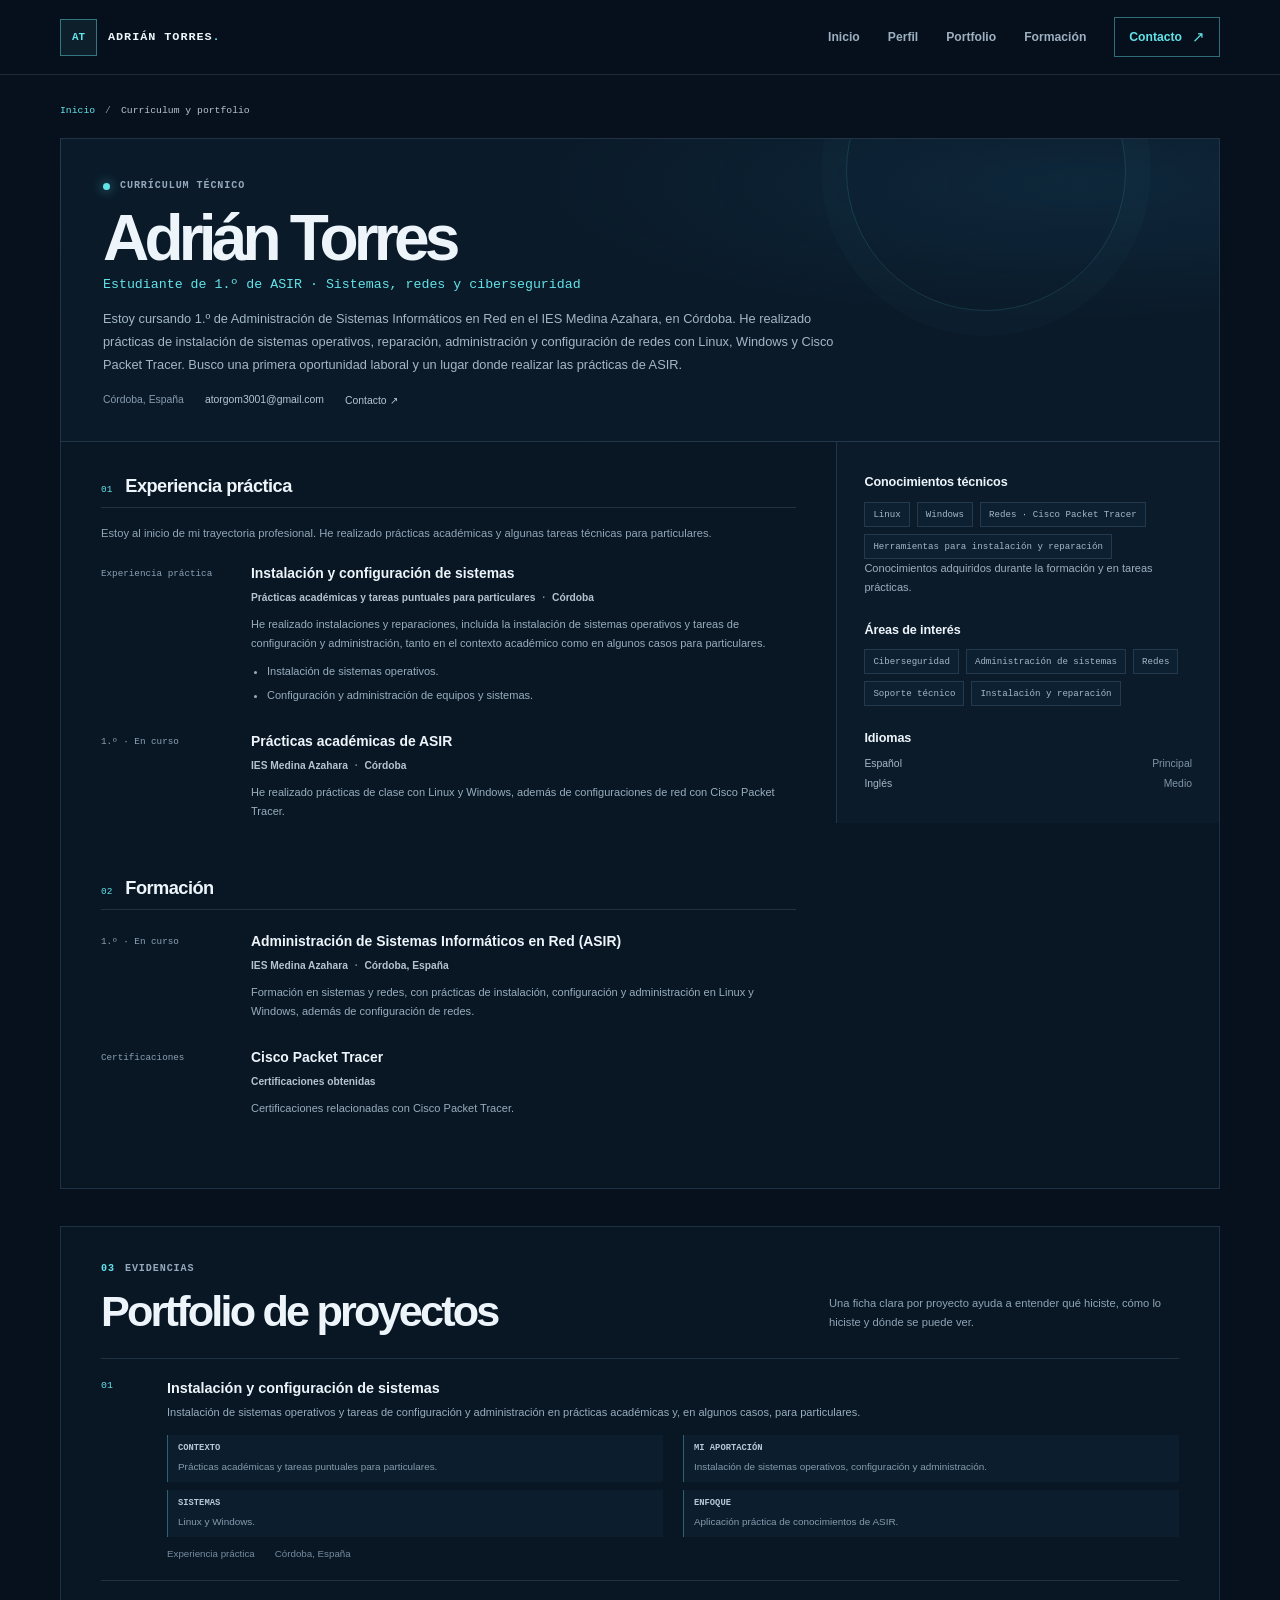
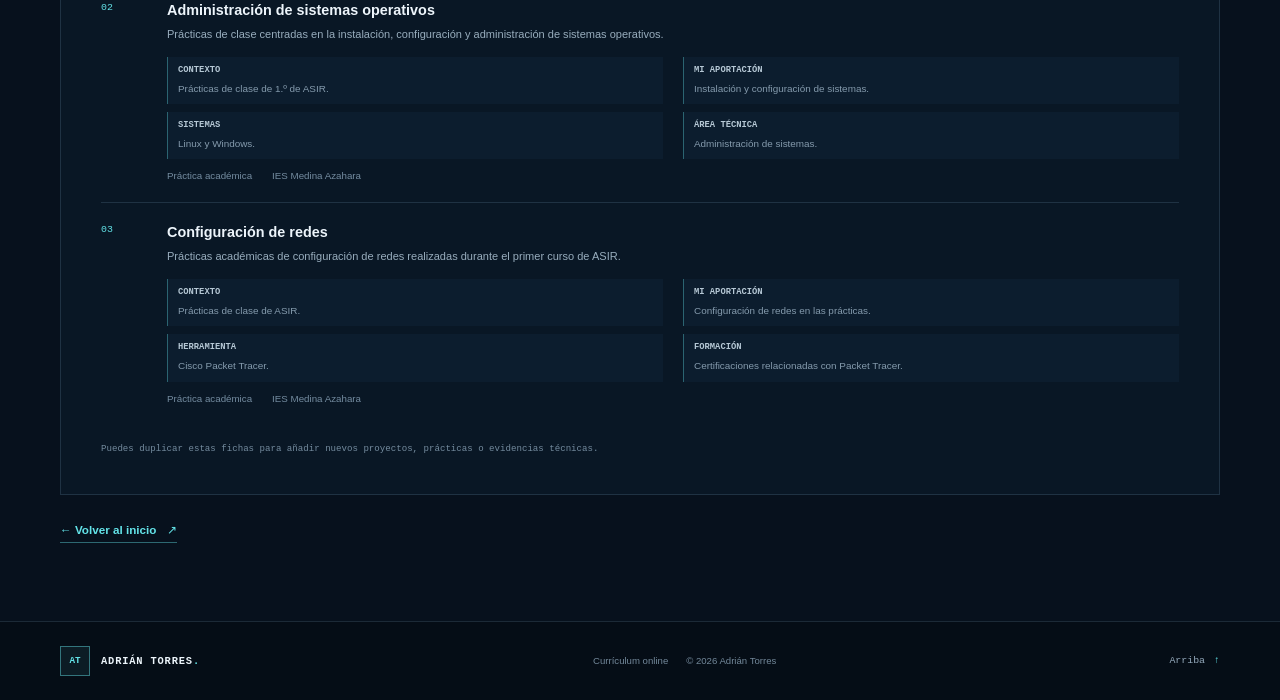
==== curriculum.html @ bc34d77e "Add files via upload" ====
<!doctype html>
<html lang="es">
  <head>
    <meta charset="utf-8">
    <meta name="viewport" content="width=device-width, initial-scale=1">
    <meta name="theme-color" content="#07111d">
    <meta name="description" content="Currículum y portfolio técnico de Adrián Torres, estudiante de ASIR interesado en ciberseguridad.">
    <meta property="og:type" content="website">
    <meta property="og:title" content="Adrián Torres — Currículum y proyectos">
    <meta property="og:description" content="Formación, conocimientos y proyectos técnicos de Adrián Torres.">
    <title>Adrián Torres — Currículum y proyectos</title>
    <link rel="icon" href="assets/favicon.svg" type="image/svg+xml">
    <link rel="stylesheet" href="css/styles.css">
    <script src="js/main.js" defer></script>
  </head>

  <body class="cv-page">
    <a class="skip-link" href="#contenido">Saltar al contenido</a>

    <header class="site-header" id="inicio">
      <div class="container nav-shell">
        <a class="brand" href="index.html" aria-label="Adrián Torres, volver al inicio">
          <span class="brand-mark" aria-hidden="true">AT</span>
          <span class="brand-name">ADRIÁN TORRES<span class="brand-period">.</span></span>
        </a>
        <button class="menu-toggle" type="button" aria-expanded="false" aria-controls="primary-navigation">
          <span class="menu-toggle-label">Menú</span>
          <span class="menu-icon" aria-hidden="true"><span></span><span></span></span>
        </button>
        <nav class="nav-links" id="primary-navigation" aria-label="Navegación principal">
          <a href="index.html">Inicio</a>
          <a href="index.html#perfil">Perfil</a>
          <a href="#portfolio">Portfolio</a>
          <a href="#formacion">Formación</a>
          <a href="index.html#contacto" class="nav-cta">Contacto <span aria-hidden="true">↗</span></a>
        </nav>
      </div>
    </header>

    <main id="contenido" class="cv-main">
      <div class="container">
        <nav class="breadcrumbs" aria-label="Ruta de navegación">
          <a href="index.html">Inicio</a><span aria-hidden="true">/</span><span aria-current="page">Currículum y portfolio</span>
        </nav>

        <header class="cv-heading">
          <p class="eyebrow"><span class="status-dot" aria-hidden="true"></span> CURRÍCULUM TÉCNICO</p>
          <h1>Adrián Torres</h1>
          <p class="cv-role">Estudiante de 1.º de ASIR <span aria-hidden="true">·</span> Sistemas, redes y ciberseguridad</p>
          <p class="cv-summary">
            Estoy cursando 1.º de Administración de Sistemas Informáticos en Red en el IES Medina Azahara, en Córdoba.
            He realizado prácticas de instalación de sistemas operativos, reparación, administración y configuración de redes con Linux,
            Windows y Cisco Packet Tracer. Busco una primera oportunidad laboral y un lugar donde realizar las prácticas de ASIR.
          </p>
          <div class="cv-contact-row">
            <span>Córdoba, España</span>
            <a href="mailto:atorgom3001@gmail.com">atorgom3001@gmail.com</a>
            <a href="index.html#contacto">Contacto <span aria-hidden="true">↗</span></a>
          </div>
        </header>

        <div class="cv-layout">
          <div class="cv-primary-column">
            <section class="cv-section" aria-labelledby="cv-experience-title">
              <div class="cv-section-heading"><span class="cv-section-number">01</span><h2 id="cv-experience-title">Experiencia práctica</h2></div>
              <p class="cv-section-intro">Estoy al inicio de mi trayectoria profesional. He realizado prácticas académicas y algunas tareas técnicas para particulares.</p>
              <div class="cv-timeline">
                <article class="cv-entry">
                  <div class="cv-entry-date">Experiencia práctica</div>
                  <div class="cv-entry-body">
                    <h3>Instalación y configuración de sistemas</h3>
                    <p class="cv-entry-org">Prácticas académicas y tareas puntuales para particulares <span>·</span> Córdoba</p>
                    <p>He realizado instalaciones y reparaciones, incluida la instalación de sistemas operativos y tareas de configuración y administración, tanto en el contexto académico como en algunos casos para particulares.</p>
                    <ul><li>Instalación de sistemas operativos.</li><li>Configuración y administración de equipos y sistemas.</li></ul>
                  </div>
                </article>
                <article class="cv-entry">
                  <div class="cv-entry-date">1.º · En curso</div>
                  <div class="cv-entry-body">
                    <h3>Prácticas académicas de ASIR</h3>
                    <p class="cv-entry-org">IES Medina Azahara <span>·</span> Córdoba</p>
                    <p>He realizado prácticas de clase con Linux y Windows, además de configuraciones de red con Cisco Packet Tracer.</p>
                  </div>
                </article>
              </div>
            </section>

            <section class="cv-section" id="formacion" aria-labelledby="cv-education-title">
              <div class="cv-section-heading"><span class="cv-section-number">02</span><h2 id="cv-education-title">Formación</h2></div>
              <div class="cv-timeline">
                <article class="cv-entry">
                  <div class="cv-entry-date">1.º · En curso</div>
                  <div class="cv-entry-body">
                    <h3>Administración de Sistemas Informáticos en Red (ASIR)</h3>
                    <p class="cv-entry-org">IES Medina Azahara <span>·</span> Córdoba, España</p>
                    <p>Formación en sistemas y redes, con prácticas de instalación, configuración y administración en Linux y Windows, además de configuración de redes.</p>
                  </div>
                </article>
                <article class="cv-entry cv-entry-future">
                  <div class="cv-entry-date">Certificaciones</div>
                  <div class="cv-entry-body">
                    <h3>Cisco Packet Tracer</h3>
                    <p class="cv-entry-org">Certificaciones obtenidas</p>
                    <p>Certificaciones relacionadas con Cisco Packet Tracer.</p>
                  </div>
                </article>
              </div>
            </section>
          </div>

          <aside class="cv-sidebar" aria-label="Conocimientos y áreas de interés">
            <section class="cv-side-section" aria-labelledby="cv-skills-title">
              <h2 id="cv-skills-title">Conocimientos técnicos</h2>
              <ul class="cv-skill-list">
                <li>Linux</li>
                <li>Windows</li>
                <li>Redes · Cisco Packet Tracer</li>
                <li>Herramientas para instalación y reparación</li>
              </ul>
              <p class="cv-side-hint">Conocimientos adquiridos durante la formación y en tareas prácticas.</p>
            </section>
            <section class="cv-side-section" aria-labelledby="cv-interest-title">
              <h2 id="cv-interest-title">Áreas de interés</h2>
              <ul class="cv-skill-list">
                <li>Ciberseguridad</li>
                <li>Administración de sistemas</li>
                <li>Redes</li>
                <li>Soporte técnico</li>
                <li>Instalación y reparación</li>
              </ul>
            </section>
            <section class="cv-side-section" aria-labelledby="cv-languages-title">
              <h2 id="cv-languages-title">Idiomas</h2>
              <ul class="cv-language-list">
                <li><span>Español</span><span>Principal</span></li>
                <li><span>Inglés</span><span>Medio</span></li>
              </ul>
            </section>
          </aside>
        </div>

        <section class="portfolio-template" id="portfolio" aria-labelledby="portfolio-title">
          <div class="portfolio-template-heading">
            <div><p class="eyebrow"><span class="section-index">03</span> EVIDENCIAS</p><h2 id="portfolio-title">Portfolio de proyectos</h2></div>
            <p>Una ficha clara por proyecto ayuda a entender qué hiciste, cómo lo hiciste y dónde se puede ver.</p>
          </div>

          <!-- Duplica una ficha .case-study por cada práctica o proyecto real. Completa los datos concretos antes de publicar. -->
          <article class="case-study">
            <span class="case-number">01</span>
            <div class="case-body">
              <h3>Instalación y configuración de sistemas</h3>
              <p>Instalación de sistemas operativos y tareas de configuración y administración en prácticas académicas y, en algunos casos, para particulares.</p>
              <div class="case-fields">
                <div class="case-field"><strong>Contexto</strong><span>Prácticas académicas y tareas puntuales para particulares.</span></div>
                <div class="case-field"><strong>Mi aportación</strong><span>Instalación de sistemas operativos, configuración y administración.</span></div>
                <div class="case-field"><strong>Sistemas</strong><span>Linux y Windows.</span></div>
                <div class="case-field"><strong>Enfoque</strong><span>Aplicación práctica de conocimientos de ASIR.</span></div>
              </div>
              <div class="case-links"><span>Experiencia práctica</span><span>Córdoba, España</span></div>
            </div>
          </article>

          <article class="case-study">
            <span class="case-number">02</span>
            <div class="case-body">
              <h3>Administración de sistemas operativos</h3>
              <p>Prácticas de clase centradas en la instalación, configuración y administración de sistemas operativos.</p>
              <div class="case-fields">
                <div class="case-field"><strong>Contexto</strong><span>Prácticas de clase de 1.º de ASIR.</span></div>
                <div class="case-field"><strong>Mi aportación</strong><span>Instalación y configuración de sistemas.</span></div>
                <div class="case-field"><strong>Sistemas</strong><span>Linux y Windows.</span></div>
                <div class="case-field"><strong>Área técnica</strong><span>Administración de sistemas.</span></div>
              </div>
              <div class="case-links"><span>Práctica académica</span><span>IES Medina Azahara</span></div>
            </div>
          </article>

          <article class="case-study">
            <span class="case-number">03</span>
            <div class="case-body">
              <h3>Configuración de redes</h3>
              <p>Prácticas académicas de configuración de redes realizadas durante el primer curso de ASIR.</p>
              <div class="case-fields">
                <div class="case-field"><strong>Contexto</strong><span>Prácticas de clase de ASIR.</span></div>
                <div class="case-field"><strong>Mi aportación</strong><span>Configuración de redes en las prácticas.</span></div>
                <div class="case-field"><strong>Herramienta</strong><span>Cisco Packet Tracer.</span></div>
                <div class="case-field"><strong>Formación</strong><span>Certificaciones relacionadas con Packet Tracer.</span></div>
              </div>
              <div class="case-links"><span>Práctica académica</span><span>IES Medina Azahara</span></div>
            </div>
          </article>
          <p class="case-template-note">Puedes duplicar estas fichas para añadir nuevos proyectos, prácticas o evidencias técnicas.</p>
        </section>

        <div class="cv-bottom-link"><a class="inline-link" href="index.html">← Volver al inicio <span aria-hidden="true">↗</span></a></div>
      </div>
    </main>

    <footer class="site-footer">
      <div class="container footer-inner">
        <a class="brand footer-brand" href="index.html"><span class="brand-mark" aria-hidden="true">AT</span><span class="brand-name">ADRIÁN TORRES<span class="brand-period">.</span></span></a>
        <p><span>Currículum online</span><span>© <span id="current-year"></span> Adrián Torres</span></p>
        <a class="back-top" href="#inicio">Arriba <span aria-hidden="true">↑</span></a>
      </div>
    </footer>
  </body>
</html>
---- css/styles.css ----
@charset "UTF-8";

:root {
  color-scheme: dark;
  font-family: Inter, "Segoe UI", Roboto, Helvetica, Arial, sans-serif;
  font-synthesis: none;
  text-rendering: optimizeLegibility;
  --bg: #07111d;
  --bg-raised: #0b1928;
  --panel: #0e2032;
  --panel-soft: #10263a;
  --ink: #edf5fb;
  --text: #bdcbd8;
  --muted: #8094a8;
  --line: rgb(129 166 196 / 19%);
  --cyan: #63e3e8;
  --blue: #82a9ff;
  --content: 1160px;
  --mono: "SFMono-Regular", Consolas, "Liberation Mono", monospace;
}

*, *::before, *::after { box-sizing: border-box; }
html { scroll-behavior: smooth; scroll-padding-top: 88px; }
body { min-width: 320px; margin: 0; overflow-x: hidden; background: var(--bg); color: var(--ink); }
body, button, a { -webkit-tap-highlight-color: transparent; }
::selection { background: rgb(99 227 232 / 30%); color: #fff; }
img { display: block; max-width: 100%; }
a { color: inherit; }
button { font: inherit; }

.container { width: min(var(--content), calc(100% - 64px)); margin-inline: auto; }
.skip-link { position: fixed; z-index: 30; top: 12px; left: 12px; transform: translateY(-160%); padding: 11px 15px; border: 1px solid var(--cyan); background: var(--bg); color: var(--ink); font-weight: 700; }
.skip-link:focus { transform: translateY(0); }
:focus-visible { outline: 3px solid var(--cyan); outline-offset: 4px; }

.site-header { position: sticky; z-index: 10; top: 0; border-bottom: 1px solid var(--line); background: rgb(7 17 29 / 92%); backdrop-filter: blur(16px); }
.nav-shell { min-height: 74px; display: flex; align-items: center; justify-content: space-between; gap: 28px; }
.brand { display: inline-flex; align-items: center; gap: 11px; text-decoration: none; }
.brand-mark { width: 37px; height: 37px; display: grid; place-items: center; border: 1px solid rgb(99 227 232 / 45%); background: rgb(99 227 232 / 7%); color: var(--cyan); font-family: var(--mono); font-size: .68rem; font-weight: 700; }
.brand-name { color: var(--ink); font-family: var(--mono); font-size: .74rem; font-weight: 700; letter-spacing: .08em; }
.brand-period { color: var(--cyan); }
.nav-links { display: flex; align-items: center; gap: 28px; }
.nav-links a { color: #9db0c1; font-size: .76rem; font-weight: 600; text-decoration: none; transition: color .16s ease; }
.nav-links a:hover, .nav-links a[aria-current="page"] { color: var(--cyan); }
.nav-links .nav-cta { display: inline-flex; align-items: center; gap: 10px; padding: 10px 14px; border: 1px solid rgb(99 227 232 / 45%); color: var(--cyan); }
.nav-links .nav-cta:hover { background: rgb(99 227 232 / 10%); }
.nav-cta span { font-size: .95rem; }
.menu-toggle { display: none; }

.hero { position: relative; overflow: hidden; padding: 76px 0 0; background: radial-gradient(ellipse at 77% 42%, rgb(29 91 129 / 16%), transparent 39%), var(--bg); isolation: isolate; }
.hero::before { position: absolute; z-index: -1; inset: 0; background-image: linear-gradient(rgb(127 175 204 / 5%) 1px, transparent 1px), linear-gradient(90deg, rgb(127 175 204 / 5%) 1px, transparent 1px); background-size: 48px 48px; mask-image: linear-gradient(to bottom, #000 0%, transparent 92%); content: ""; }
.hero-grid { min-height: 505px; display: grid; grid-template-columns: minmax(0, 1.08fr) minmax(360px, .92fr); align-items: center; gap: clamp(44px, 7vw, 90px); }
.hero-copy { position: relative; z-index: 1; padding-bottom: 42px; }
.eyebrow { display: flex; align-items: center; flex-wrap: wrap; gap: 10px; margin: 0 0 21px; color: #94a9bb; font-family: var(--mono); font-size: .63rem; font-weight: 600; letter-spacing: .09em; line-height: 1.6; text-transform: uppercase; }
.status-dot { width: 7px; height: 7px; flex: 0 0 auto; border-radius: 50%; background: var(--cyan); box-shadow: 0 0 12px rgb(99 227 232 / 75%); }
.eyebrow-divider { color: #60798d; }
.section-index { color: var(--cyan); }
h1, h2, h3, p { margin-top: 0; }
h1 { max-width: 750px; margin-bottom: 22px; color: var(--ink); font-size: clamp(3.25rem, 6.3vw, 5.8rem); font-weight: 650; letter-spacing: -.075em; line-height: 1.02; }
.highlight { color: var(--cyan); font-weight: 500; }
.hero-intro { max-width: 610px; margin-bottom: 26px; color: #adbfce; font-size: .95rem; line-height: 1.82; }
.hero-intro strong { color: var(--ink); font-weight: 750; }
.hero-actions { display: flex; align-items: center; flex-wrap: wrap; gap: 11px; }
.button { min-height: 46px; display: inline-flex; align-items: center; justify-content: center; gap: 13px; padding: 0 17px; border: 1px solid transparent; font-size: .73rem; font-weight: 700; text-decoration: none; transition: transform .16s ease, background .16s ease, border-color .16s ease, color .16s ease; }
.button:hover { transform: translateY(-2px); }
.button-primary { border-color: var(--cyan); background: var(--cyan); color: #07141d; }
.button-primary:hover { background: #a4f7f7; }
.button-primary span, .button-outline span { font-size: .94rem; }
.button-outline { border-color: rgb(144 174 198 / 35%); color: var(--ink); }
.button-outline:hover { border-color: var(--cyan); color: var(--cyan); }
.hero-note { margin: 18px 0 0; color: #8298aa; font-family: var(--mono); font-size: .65rem; line-height: 1.7; }
.hero-note span { margin-right: 8px; color: var(--cyan); }

.hero-visual { position: relative; min-height: 420px; display: grid; place-items: center; perspective: 1000px; }
.visual-grid { position: absolute; inset: 8% 0; background: radial-gradient(circle, rgb(99 227 232 / 42%) 1px, transparent 1.5px); background-size: 19px 19px; opacity: .25; mask-image: radial-gradient(ellipse, #000 0, transparent 66%); }
.scan-line { position: absolute; z-index: 2; top: 17%; left: 15%; width: 70%; height: 1px; background: linear-gradient(90deg, transparent, var(--cyan), transparent); opacity: .55; box-shadow: 0 0 14px var(--cyan); animation: scan 6s ease-in-out infinite alternate; }
.terminal-card { position: relative; z-index: 1; width: min(430px, 100%); border: 1px solid rgb(99 227 232 / 32%); background: rgb(9 24 38 / 93%); box-shadow: 0 0 0 8px rgb(99 227 232 / 3%), 0 26px 90px rgb(0 0 0 / 32%), 0 0 55px rgb(35 152 180 / 11%); transform: rotateY(-5deg) rotateX(2deg); }
.terminal-topbar { min-height: 43px; display: flex; align-items: center; justify-content: space-between; gap: 12px; padding: 0 14px; border-bottom: 1px solid var(--line); color: #8da4b7; font-family: var(--mono); font-size: .61rem; }
.terminal-lights { display: flex; gap: 5px; }
.terminal-lights i { width: 6px; height: 6px; display: block; border: 1px solid #6b8295; border-radius: 50%; }
.terminal-lights i:first-child { border-color: var(--cyan); background: var(--cyan); box-shadow: 0 0 7px rgb(99 227 232 / 65%); }
.terminal-lock { color: #688095; font-size: .5rem; }
.terminal-body { padding: 23px 25px 19px; font-family: var(--mono); }
.terminal-body > p { margin-bottom: 9px; color: #91a8bb; font-size: .72rem; }
.terminal-prompt { padding-right: 9px; color: var(--cyan); }
.terminal-body .terminal-value { margin: 0 0 18px 17px; color: #e3edf5; font-size: .83rem; }
.terminal-comment { color: #71899c; font-size: .68rem; }
.cursor { width: 7px; height: 15px; display: inline-block; margin-left: 5px; vertical-align: -2px; background: var(--cyan); animation: blink 1.1s steps(2, start) infinite; }
.terminal-divider { height: 1px; margin: 20px 0 14px; background: linear-gradient(90deg, rgb(99 227 232 / 30%), transparent); }
.terminal-status { display: flex; align-items: center; gap: 9px; color: #8ba2b5; font-size: .57rem; letter-spacing: .04em; }
.terminal-status .status-dot { width: 6px; height: 6px; }
.terminal-version { margin-left: auto; color: #5c7386; }
.visual-coordinate { position: absolute; right: 1%; bottom: 12%; color: #6f879a; font-family: var(--mono); font-size: .57rem; letter-spacing: .05em; }
.visual-orbit { position: absolute; width: 330px; height: 330px; border: 1px solid rgb(99 227 232 / 13%); border-radius: 50%; transform: rotate(-25deg) scaleY(.44); }
.orbit-a { width: 440px; height: 440px; transform: rotate(35deg) scaleY(.38); }
.orbit-b { border-color: rgb(130 169 255 / 12%); transform: rotate(74deg) scaleY(.51); }
.hero-bottom { min-height: 69px; display: flex; align-items: center; flex-wrap: wrap; gap: 10px 18px; margin-top: 16px; border-top: 1px solid var(--line); color: #94a8ba; font-size: .66rem; font-weight: 600; }
.hero-bottom-label { margin-right: 7px; color: #637a8e; font-family: var(--mono); font-size: .59rem; letter-spacing: .08em; text-transform: uppercase; }
.separator { color: var(--cyan); font-family: var(--mono); font-size: .68rem; }

.section { position: relative; padding-block: 94px; border-top: 1px solid var(--line); }
.section-about, .section-experience { background: #081521; }
.section-work, .section-skills { background: #091725; }
.section-heading { margin-bottom: 42px; }
.section-heading .eyebrow { margin-bottom: 16px; }
h2 { margin-bottom: 0; color: var(--ink); font-size: clamp(2.35rem, 4.6vw, 4rem); font-weight: 620; letter-spacing: -.065em; line-height: 1.08; }
.muted-heading { color: #9eb2c3; font-weight: 450; }
.about-grid { display: grid; grid-template-columns: 1fr .9fr; align-items: start; gap: clamp(45px, 8vw, 115px); }
.about-text { max-width: 555px; padding-top: 2px; }
.about-text p { color: #9db0c0; font-size: .85rem; line-height: 1.85; }
.about-text .lead-copy { margin-bottom: 16px; color: #c4d1dc; font-size: 1.04rem; line-height: 1.72; }
.lead-copy strong { color: var(--ink); font-weight: 750; }
.about-note { padding: 12px 14px; border-left: 2px solid var(--cyan); background: rgb(99 227 232 / 5%); font-size: .76rem !important; }
.about-note span { padding-right: 8px; color: var(--cyan); font-family: var(--mono); }
.inline-link { display: inline-flex; align-items: center; gap: 11px; margin-top: 8px; padding-bottom: 5px; border-bottom: 1px solid rgb(99 227 232 / 42%); color: var(--cyan); font-size: .73rem; font-weight: 700; text-decoration: none; }
.inline-link span { transition: transform .16s ease; }
.inline-link:hover span { transform: translateX(4px); }
.values-card { padding: 25px 26px 9px; border: 1px solid var(--line); background: linear-gradient(145deg, rgb(16 38 58 / 86%), rgb(10 26 41 / 86%)); }
.card-overline { margin-bottom: 18px; color: #8399ad; font-family: var(--mono); font-size: .6rem; font-weight: 650; letter-spacing: .09em; text-transform: uppercase; }
.card-overline span { padding-right: 8px; color: var(--cyan); }
.value-row { display: grid; grid-template-columns: 35px 1fr; gap: 13px; padding: 15px 0; border-top: 1px solid var(--line); }
.value-number { padding-top: 3px; color: var(--cyan); font-family: var(--mono); font-size: .62rem; }
.value-row h3 { margin-bottom: 5px; color: var(--ink); font-size: .86rem; }
.value-row p { margin: 0; color: #91a5b7; font-size: .72rem; line-height: 1.65; }

.heading-inline { display: flex; align-items: end; justify-content: space-between; gap: 30px; }
.heading-aside { max-width: 360px; margin: 0 0 4px; color: #94a8ba; font-size: .78rem; line-height: 1.75; }
.project-grid { display: grid; grid-template-columns: repeat(3, minmax(0, 1fr)); gap: 14px; }
.project-card { min-height: 390px; display: flex; flex-direction: column; padding: 21px 20px 19px; border: 1px solid var(--line); background: linear-gradient(155deg, rgb(15 34 52 / 93%), rgb(9 23 37 / 96%)); transition: transform .18s ease, border-color .18s ease, box-shadow .18s ease; }
.project-card:hover { transform: translateY(-4px); border-color: rgb(99 227 232 / 43%); box-shadow: 0 15px 42px rgb(0 0 0 / 18%), 0 0 30px rgb(99 227 232 / 5%); }
.project-card-top { display: flex; justify-content: space-between; gap: 10px; margin-bottom: 19px; color: #71889c; font-family: var(--mono); font-size: .55rem; letter-spacing: .05em; }
.project-state { color: #a9c9d7; }
.project-icon { width: 58px; height: 58px; display: grid; place-items: center; margin-bottom: 19px; border: 1px solid rgb(99 227 232 / 29%); background: linear-gradient(145deg, rgb(99 227 232 / 13%), rgb(130 169 255 / 5%)); color: var(--cyan); font-family: var(--mono); font-size: 1.05rem; }
.icon-network { color: var(--blue); border-color: rgb(130 169 255 / 32%); background: linear-gradient(145deg, rgb(130 169 255 / 15%), rgb(99 227 232 / 5%)); }
.icon-code { color: #b3c4ff; border-color: rgb(179 196 255 / 30%); background: linear-gradient(145deg, rgb(179 196 255 / 13%), rgb(99 227 232 / 5%)); }
.project-type { margin-bottom: 8px; color: #859bad; font-family: var(--mono); font-size: .57rem; line-height: 1.6; }
.project-content h3, .project-card h3 { margin-bottom: 8px; color: var(--ink); font-size: 1.08rem; font-weight: 680; letter-spacing: -.035em; }
.project-description { margin-bottom: 17px; color: #9cafbf; font-size: .73rem; line-height: 1.75; }
.project-details { display: grid; gap: 9px; margin-top: auto; padding: 13px 0; border-top: 1px solid var(--line); border-bottom: 1px solid var(--line); }
.project-details p { display: grid; grid-template-columns: 76px 1fr; gap: 8px; margin: 0; font-size: .61rem; line-height: 1.5; }
.project-details strong { color: #a9bbca; font-weight: 650; }
.project-details span { color: #7f95a8; }
.project-link { display: inline-flex; align-items: center; gap: 8px; margin-top: 14px; color: var(--cyan); font-size: .65rem; font-weight: 700; text-decoration: none; }
.project-link:hover { color: #b1fcff; }
.project-link span { font-size: .85rem; }
.section-footnote { margin: 15px 0 0; color: #758b9e; font-family: var(--mono); font-size: .59rem; line-height: 1.7; }
.section-footnote span { margin-right: 6px; color: var(--cyan); }

.experience-grid { display: grid; grid-template-columns: .76fr 1.24fr; gap: clamp(44px, 8vw, 115px); }
.experience-intro h2 { margin-bottom: 19px; }
.experience-intro > p:not(.eyebrow) { max-width: 370px; margin-bottom: 21px; color: #9eb1c0; font-size: .8rem; line-height: 1.8; }
.timeline { border-top: 1px solid var(--line); }
.timeline-item { display: grid; grid-template-columns: 138px 1fr; gap: 21px; padding: 22px 0 24px; border-bottom: 1px solid var(--line); }
.timeline-date { padding-top: 3px; color: var(--cyan); font-family: var(--mono); font-size: .58rem; font-weight: 650; line-height: 1.65; }
.timeline-item h3 { margin-bottom: 6px; color: var(--ink); font-size: .9rem; font-weight: 700; line-height: 1.45; }
.timeline-item p { margin-bottom: 0; color: #91a5b6; font-size: .7rem; line-height: 1.75; }
.timeline-item .timeline-org { margin-bottom: 9px; color: #b0bfcc; font-size: .66rem; font-weight: 650; }
.timeline-org span { padding-inline: 4px; color: #6f8799; }
.timeline-next .timeline-date { color: var(--blue); }

.skills-grid { display: grid; grid-template-columns: .9fr 1.1fr; gap: clamp(45px, 8vw, 115px); }
.skills-grid h2 { font-size: clamp(2.3rem, 4.2vw, 3.7rem); }
.skills-content { border-top: 1px solid var(--line); }
.skill-group { padding: 18px 0; border-bottom: 1px solid var(--line); }
.skill-group h3 { margin-bottom: 8px; color: var(--cyan); font-family: var(--mono); font-size: .65rem; font-weight: 650; }
.skill-group p { margin: 0; color: #9eb1c1; font-size: .75rem; line-height: 1.7; }

.contact-section { padding-block: 76px; border-top: 1px solid var(--line); background: #06101a; }
.contact-card { position: relative; overflow: hidden; padding: clamp(36px, 6vw, 66px); border: 1px solid rgb(99 227 232 / 27%); background: radial-gradient(ellipse at 100% 0, rgb(25 99 130 / 20%), transparent 50%), #0a1a29; isolation: isolate; }
.contact-card::after { position: absolute; z-index: -1; right: -90px; bottom: -210px; width: 430px; height: 430px; border: 1px solid rgb(99 227 232 / 14%); border-radius: 50%; box-shadow: 0 0 0 40px rgb(99 227 232 / 2%), 0 0 0 80px rgb(99 227 232 / 2%); content: ""; }
.contact-card .eyebrow { color: #91a7ba; }
.contact-card h2 { max-width: 740px; margin-bottom: 15px; font-size: clamp(2.8rem, 5.5vw, 4.8rem); }
.contact-card h2 span { color: var(--cyan); font-weight: 500; }
.contact-copy { max-width: 560px; margin-bottom: 24px; color: #a4b7c6; font-size: .82rem; line-height: 1.8; }
.contact-actions { display: flex; align-items: center; flex-wrap: wrap; gap: 14px 22px; }
.contact-secondary { color: #b8c7d2; font-size: .7rem; font-weight: 700; text-decoration: none; }
.contact-secondary:hover { color: var(--cyan); }
.contact-secondary span { margin-left: 7px; color: var(--cyan); }

.site-footer { border-top: 1px solid var(--line); background: #050d16; }
.footer-inner { min-height: 78px; display: flex; align-items: center; justify-content: space-between; gap: 20px; }
.footer-brand .brand-mark { width: 30px; height: 30px; font-size: .58rem; }
.footer-brand .brand-name { font-size: .65rem; }
.footer-inner > p { display: flex; flex-wrap: wrap; gap: 9px 18px; margin: 0; color: #73889a; font-size: .6rem; }
.back-top { display: inline-flex; align-items: center; gap: 9px; color: #94a9bb; font-family: var(--mono); font-size: .62rem; text-decoration: none; }
.back-top:hover { color: var(--cyan); }
.back-top span { color: var(--cyan); }

/* Currículum y plantilla para documentar proyectos. */
.cv-page { background: #07111d; }
.cv-main { min-height: calc(100vh - 153px); padding-block: 30px 78px; }
.breadcrumbs { display: flex; align-items: center; gap: 10px; margin-bottom: 22px; color: #7f94a7; font-family: var(--mono); font-size: .61rem; }
.breadcrumbs a { color: var(--cyan); text-decoration: none; }
.breadcrumbs a:hover { text-decoration: underline; }
.breadcrumbs [aria-current="page"] { color: #b4c3d0; }
.cv-heading { position: relative; overflow: hidden; padding: 39px 42px 35px; border: 1px solid var(--line); background: radial-gradient(ellipse at 88% 15%, rgb(31 98 136 / 18%), transparent 37%), #0a1a29; }
.cv-heading::after { position: absolute; top: -108px; right: 8%; width: 280px; height: 280px; border: 1px solid rgb(99 227 232 / 14%); border-radius: 50%; box-shadow: 0 0 0 25px rgb(99 227 232 / 2%); content: ""; }
.cv-heading .eyebrow { margin-bottom: 12px; }
.cv-heading h1 { margin-bottom: 6px; font-size: clamp(2.6rem, 5vw, 4.1rem); }
.cv-role { margin-bottom: 15px; color: var(--cyan); font-family: var(--mono); font-size: .83rem; }
.cv-summary { position: relative; z-index: 1; max-width: 750px; margin-bottom: 18px; color: #a4b7c6; font-size: .8rem; line-height: 1.8; }
.cv-contact-row { position: relative; z-index: 1; display: flex; flex-wrap: wrap; gap: 9px 21px; color: #869bad; font-size: .65rem; }
.cv-contact-row a { color: #b4c5d2; text-decoration: none; }
.cv-contact-row a:hover { color: var(--cyan); }
.cv-layout { display: grid; grid-template-columns: minmax(0, 1.52fr) minmax(245px, .75fr); align-items: start; border: 1px solid var(--line); border-top: 0; background: #091725; }
.cv-primary-column { padding: 34px 40px 12px; }
.cv-section { margin-bottom: 35px; }
.cv-section-intro { margin: -5px 0 19px; color: #91a6b7; font-size: .7rem; line-height: 1.75; }
.cv-section-heading { display: flex; align-items: baseline; gap: 13px; margin-bottom: 21px; padding-bottom: 11px; border-bottom: 1px solid var(--line); }
.cv-section-number { color: var(--cyan); font-family: var(--mono); font-size: .59rem; }
.cv-section-heading h2 { font-size: 1.14rem; letter-spacing: -.03em; }
.cv-entry { display: grid; grid-template-columns: 130px 1fr; gap: 20px; padding-bottom: 22px; }
.cv-entry + .cv-entry { padding-top: 4px; }
.cv-entry-date { padding-top: 3px; color: #8da2b5; font-family: var(--mono); font-size: .58rem; line-height: 1.7; }
.cv-entry-body h3 { margin-bottom: 5px; color: var(--ink); font-size: .87rem; font-weight: 700; line-height: 1.5; }
.cv-entry-body p, .cv-entry-body li { color: #99adbd; font-size: .69rem; line-height: 1.75; }
.cv-entry-body p { margin-bottom: 8px; }
.cv-entry-body p:last-child { margin-bottom: 0; }
.cv-entry-body .cv-entry-org { margin-bottom: 8px; color: #b4c3ce; font-size: .64rem; font-weight: 650; }
.cv-entry-org span { padding-inline: 4px; color: #748a9d; }
.cv-entry-body ul { display: grid; gap: 4px; margin: 9px 0 0; padding-left: 16px; }
.cv-sidebar { padding: 34px 27px; border-left: 1px solid var(--line); background: #0b1b2a; }
.cv-side-section { margin-bottom: 26px; }
.cv-side-section:last-child { margin-bottom: 0; }
.cv-side-section h2 { margin-bottom: 12px; color: var(--ink); font-size: .79rem; letter-spacing: -.01em; }
.cv-skill-list { display: flex; flex-wrap: wrap; gap: 7px; margin: 0; padding: 0; list-style: none; }
.cv-skill-list li { padding: 6px 8px; border: 1px solid var(--line); background: rgb(16 38 58 / 55%); color: #a5b8c8; font-family: var(--mono); font-size: .57rem; }
.cv-language-list { display: grid; gap: 9px; margin: 0; padding: 0; list-style: none; }
.cv-language-list li { display: flex; justify-content: space-between; gap: 12px; color: #a5b8c8; font-size: .65rem; }
.cv-language-list li span:last-child { color: #7e95a8; }
.cv-side-section > p { margin: 0; color: #9db0c0; font-size: .69rem; line-height: 1.75; }
.cv-bottom-link { padding-top: 20px; }

.portfolio-template { margin-top: 37px; padding: 34px 40px 38px; border: 1px solid var(--line); background: #091725; }
.portfolio-template-heading { display: flex; align-items: end; justify-content: space-between; gap: 24px; margin-bottom: 24px; }
.portfolio-template-heading .eyebrow { margin-bottom: 11px; }
.portfolio-template-heading h2 { font-size: clamp(1.8rem, 3.5vw, 2.7rem); }
.portfolio-template-heading > p { max-width: 350px; margin-bottom: 2px; color: #8fa4b6; font-size: .7rem; line-height: 1.7; }
.case-study { display: grid; grid-template-columns: 48px 1fr; gap: 18px; padding: 21px 0; border-top: 1px solid var(--line); }
.case-number { color: var(--cyan); font-family: var(--mono); font-size: .62rem; }
.case-body h3 { margin-bottom: 7px; color: var(--ink); font-size: .9rem; }
.case-body > p { margin-bottom: 12px; color: #98adbd; font-size: .69rem; line-height: 1.75; }
.case-fields { display: grid; grid-template-columns: repeat(2, minmax(0, 1fr)); gap: 8px 20px; }
.case-field { padding: 8px 10px; border-left: 1px solid rgb(99 227 232 / 36%); background: rgb(16 38 58 / 44%); }
.case-field strong { display: block; margin-bottom: 3px; color: #b6c8d5; font-family: var(--mono); font-size: .55rem; font-weight: 650; text-transform: uppercase; }
.case-field span { color: #859bad; font-size: .62rem; line-height: 1.55; }
.case-links { display: flex; flex-wrap: wrap; gap: 13px 20px; margin-top: 11px; }
.case-links a, .case-links span { color: var(--cyan); font-size: .61rem; font-weight: 700; text-decoration: none; }
.case-links a:hover { text-decoration: underline; }
.case-links span { color: #758da1; font-weight: 500; }
.case-template-note { margin: 16px 0 0; color: #748b9e; font-family: var(--mono); font-size: .57rem; line-height: 1.65; }

@keyframes blink { to { visibility: hidden; } }
@keyframes scan { from { transform: translateY(0); opacity: .2; } to { transform: translateY(220px); opacity: .7; } }

@media (max-width: 920px) {
  .container { width: min(var(--content), calc(100% - 48px)); }
  .nav-links { gap: 19px; }
  .hero { padding-top: 54px; }
  .hero-grid { min-height: 460px; grid-template-columns: minmax(0, 1.05fr) minmax(300px, .9fr); gap: 28px; }
  h1 { font-size: clamp(3.05rem, 7vw, 5rem); }
  .hero-visual { min-height: 370px; }
  .terminal-card { width: min(390px, 100%); }
  .project-grid { grid-template-columns: 1fr; }
  .project-card { min-height: auto; }
  .experience-grid { grid-template-columns: .82fr 1.18fr; gap: 40px; }
  .cv-heading { padding-inline: 30px; }
  .cv-primary-column { padding-inline: 30px; }
  .cv-sidebar { padding-inline: 21px; }
}

@media (max-width: 700px) {
  html { scroll-padding-top: 70px; }
  .container { width: calc(100% - 36px); }
  .nav-shell { min-height: 66px; }
  .menu-toggle { display: inline-flex; align-items: center; gap: 10px; padding: 8px 0 8px 10px; border: 0; background: transparent; color: var(--ink); cursor: pointer; }
  .menu-toggle-label { color: #b6c6d2; font-size: .72rem; font-weight: 700; }
  .menu-icon { width: 21px; display: grid; gap: 5px; }
  .menu-icon span { height: 1px; display: block; background: var(--cyan); transition: transform .16s ease; }
  .menu-toggle[aria-expanded="true"] .menu-icon span:first-child { transform: translateY(3px) rotate(45deg); }
  .menu-toggle[aria-expanded="true"] .menu-icon span:last-child { transform: translateY(-3px) rotate(-45deg); }
  .nav-links { position: absolute; top: calc(100% + 1px); right: 0; left: 0; display: none; align-items: stretch; gap: 0; padding: 8px 18px 16px; border-bottom: 1px solid var(--line); background: #081521; box-shadow: 0 14px 24px rgb(0 0 0 / 24%); }
  .nav-links.is-open { display: flex; flex-direction: column; }
  .nav-links a { padding: 12px 3px; font-size: .8rem; }
  .nav-links .nav-cta { justify-content: center; margin-top: 6px; padding: 11px 14px; }
  .hero { padding-top: 43px; }
  .hero-grid { grid-template-columns: 1fr; gap: 0; }
  .hero-copy { padding-bottom: 4px; }
  .eyebrow { margin-bottom: 17px; font-size: .56rem; }
  h1 { margin-bottom: 17px; font-size: clamp(2.9rem, 12.7vw, 4.5rem); }
  .hero-intro { font-size: .84rem; line-height: 1.76; }
  .button { min-height: 44px; font-size: .68rem; }
  .hero-note { margin-top: 14px; font-size: .59rem; }
  .hero-visual { min-height: 300px; margin-top: 14px; }
  .terminal-card { width: min(430px, 96%); }
  .terminal-body { padding: 19px 19px 16px; }
  .orbit-a { width: 350px; height: 350px; }
  .orbit-b { width: 280px; height: 280px; }
  .visual-coordinate { right: 0; bottom: 3%; font-size: .5rem; }
  .scan-line { left: 8%; width: 84%; }
  .hero-bottom { min-height: 74px; gap: 8px 11px; padding-block: 13px; font-size: .58rem; }
  .hero-bottom-label { width: 100%; margin: 0; }
  .section { padding-block: 65px; }
  .section-heading { margin-bottom: 29px; }
  .section-heading .eyebrow { margin-bottom: 12px; }
  h2 { font-size: clamp(2.2rem, 10vw, 3.25rem); }
  .about-grid, .experience-grid, .skills-grid { grid-template-columns: 1fr; gap: 28px; }
  .about-text .lead-copy { font-size: .98rem; }
  .values-card { padding: 21px 19px 8px; }
  .heading-inline { align-items: start; flex-direction: column; gap: 14px; }
  .heading-aside { font-size: .73rem; }
  .project-card { padding: 18px 17px; }
  .project-description { font-size: .7rem; }
  .experience-intro h2 { margin-bottom: 15px; }
  .timeline-item { grid-template-columns: 1fr; gap: 5px; padding-block: 18px; }
  .timeline-date { font-size: .56rem; }
  .skills-grid { gap: 23px; }
  .skills-grid h2 { font-size: clamp(2.2rem, 9.5vw, 3.1rem); }
  .contact-section { padding-block: 53px; }
  .contact-card { padding: 30px 22px; }
  .contact-card h2 { font-size: clamp(2.7rem, 11vw, 3.8rem); }
  .contact-copy { font-size: .75rem; }
  .contact-actions { align-items: start; flex-direction: column; gap: 14px; }
  .footer-inner { min-height: 0; display: grid; grid-template-columns: 1fr auto; gap: 13px; padding-block: 19px; }
  .footer-inner > p { grid-column: 1 / -1; grid-row: 2; }
  .back-top { justify-self: end; }
  .cv-main { padding-block: 22px 52px; }
  .breadcrumbs { margin-bottom: 16px; }
  .cv-heading { padding: 25px 21px 22px; }
  .cv-heading h1 { font-size: 2.65rem; }
  .cv-role { font-size: .74rem; }
  .cv-summary { font-size: .73rem; }
  .cv-contact-row { gap: 8px 14px; font-size: .6rem; }
  .cv-layout { grid-template-columns: 1fr; }
  .cv-primary-column { padding: 26px 21px 2px; }
  .cv-section { margin-bottom: 27px; }
  .cv-section-heading { margin-bottom: 17px; }
  .cv-section-heading h2 { font-size: 1.05rem; }
  .cv-entry { grid-template-columns: 1fr; gap: 5px; padding-bottom: 19px; }
  .cv-entry-date { font-size: .56rem; }
  .cv-sidebar { display: grid; grid-template-columns: 1fr 1fr; gap: 21px 17px; padding: 24px 21px; border-top: 1px solid var(--line); border-left: 0; }
  .portfolio-template { margin-top: 25px; padding: 25px 20px; }
  .portfolio-template-heading { align-items: start; flex-direction: column; gap: 11px; }
  .portfolio-template-heading h2 { font-size: 1.9rem; }
  .case-study { grid-template-columns: 32px 1fr; gap: 12px; }
  .case-fields { grid-template-columns: 1fr; }
  .cv-bottom-link { padding-top: 15px; }
}

@media (max-width: 390px) {
  .container { width: calc(100% - 28px); }
  .brand-name { font-size: .65rem; }
  .terminal-topbar { padding-inline: 10px; font-size: .54rem; }
  .terminal-body { padding-inline: 14px; }
  .cv-sidebar { grid-template-columns: 1fr; }
  .cv-contact-row { align-items: start; flex-direction: column; gap: 7px; }
}

@media (prefers-reduced-motion: reduce) {
  html { scroll-behavior: auto; }
  *, *::before, *::after { transition-duration: .01ms !important; animation-duration: .01ms !important; }
}
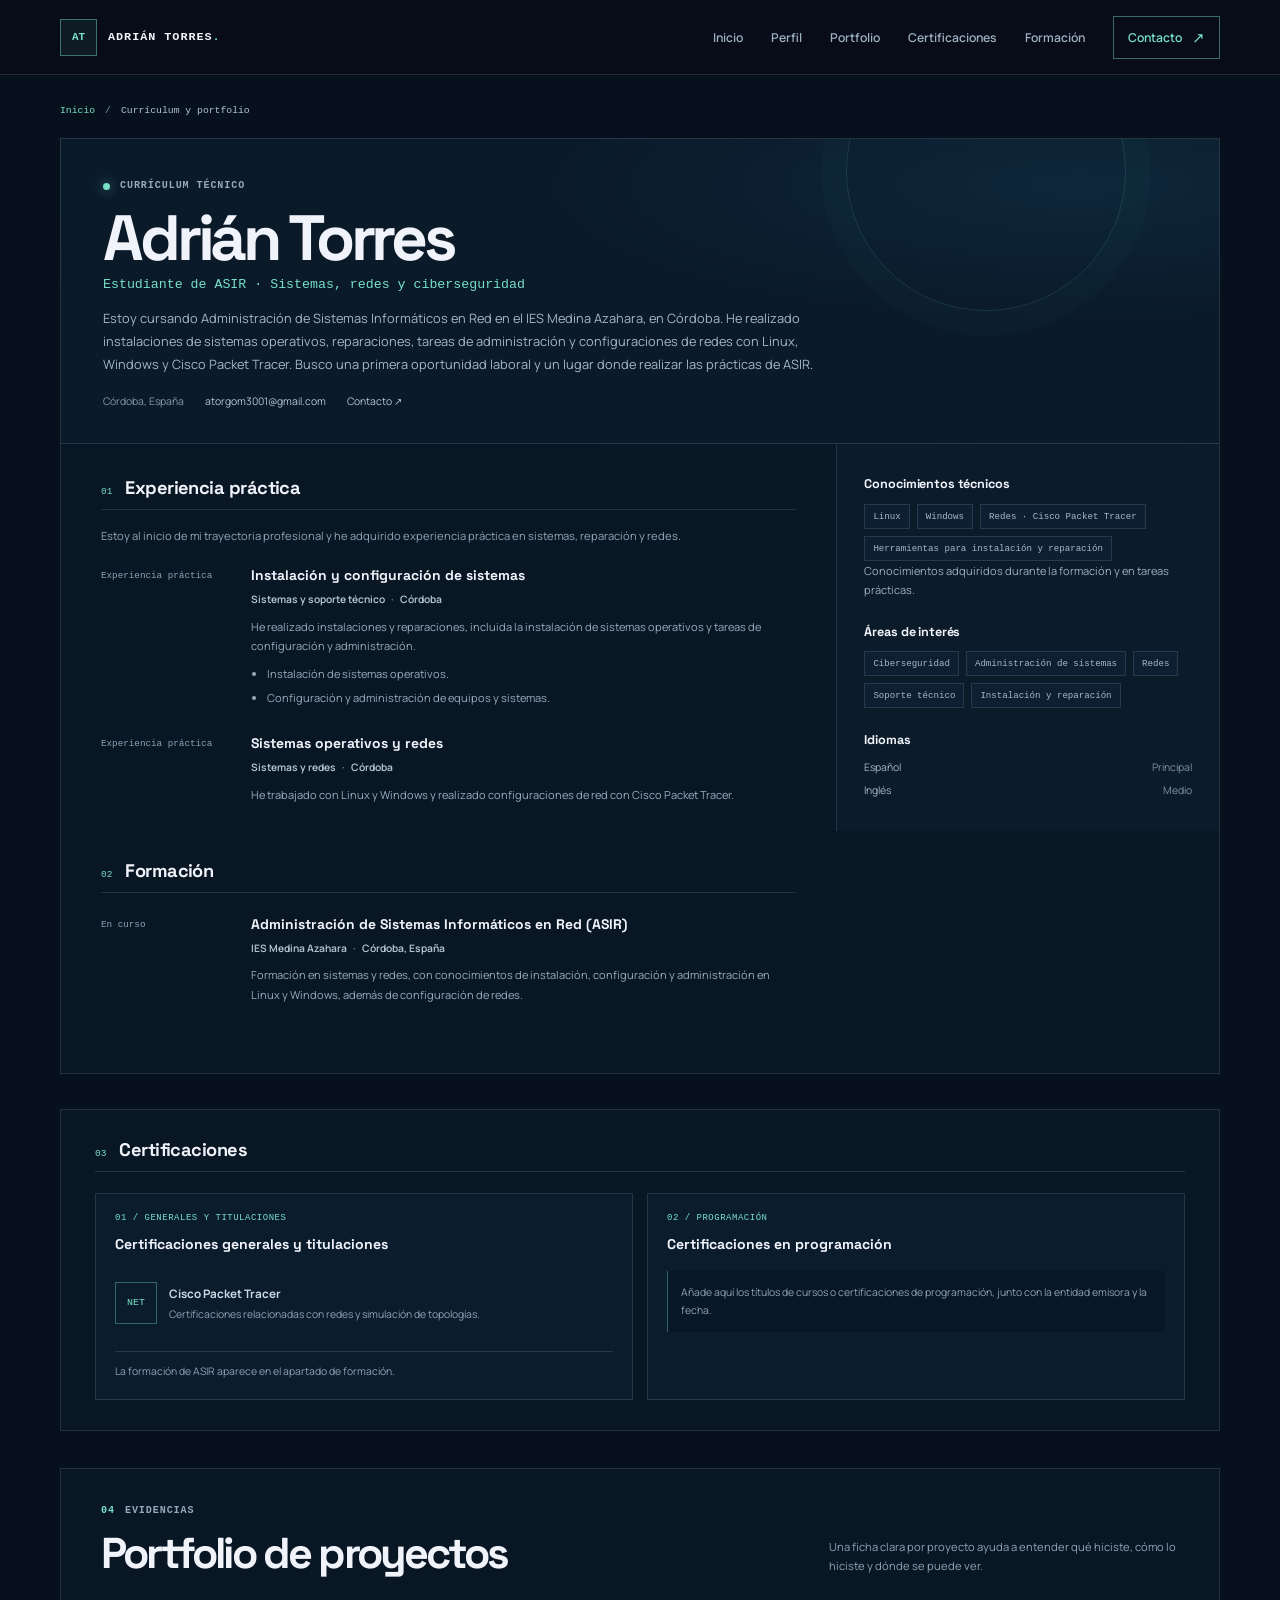
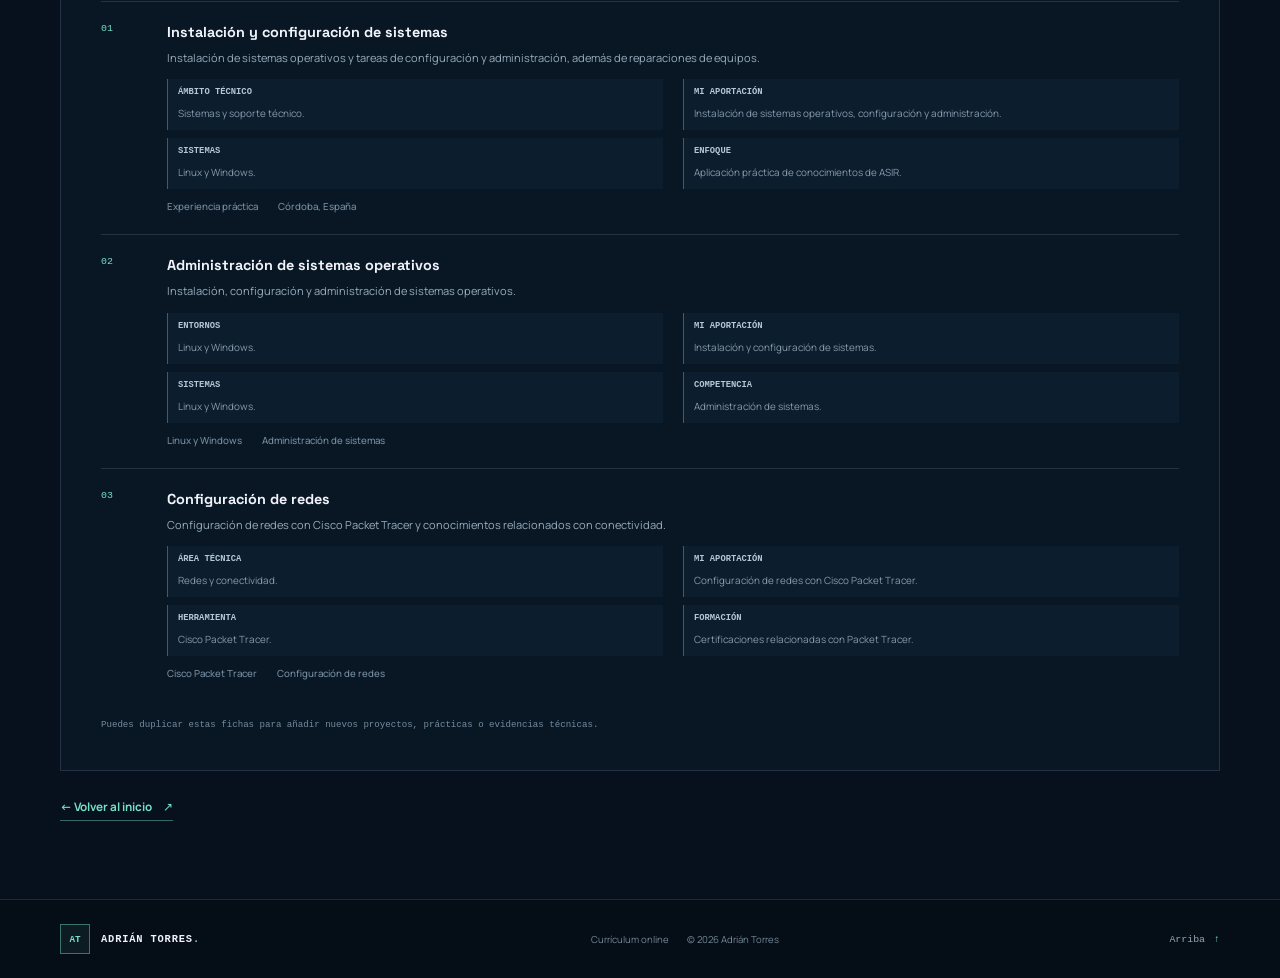
==== commit 980422c8: "Add files via upload" ====
--- a/curriculum.html
+++ b/curriculum.html
@@ -3,13 +3,16 @@
   <head>
     <meta charset="utf-8">
     <meta name="viewport" content="width=device-width, initial-scale=1">
-    <meta name="theme-color" content="#07111d">
+    <meta name="theme-color" content="#080c18">
     <meta name="description" content="Currículum y portfolio técnico de Adrián Torres, estudiante de ASIR interesado en ciberseguridad.">
     <meta property="og:type" content="website">
     <meta property="og:title" content="Adrián Torres — Currículum y proyectos">
     <meta property="og:description" content="Formación, conocimientos y proyectos técnicos de Adrián Torres.">
     <title>Adrián Torres — Currículum y proyectos</title>
     <link rel="icon" href="assets/favicon.svg" type="image/svg+xml">
+    <link rel="preconnect" href="https://fonts.googleapis.com">
+    <link rel="preconnect" href="https://fonts.gstatic.com" crossorigin>
+    <link href="https://fonts.googleapis.com/css2?family=Manrope:wght@400;500;600;700;800&family=Space+Grotesk:wght@400;500;600;700&display=swap" rel="stylesheet">
     <link rel="stylesheet" href="css/styles.css">
     <script src="js/main.js" defer></script>
   </head>
@@ -31,6 +34,7 @@
           <a href="index.html">Inicio</a>
           <a href="index.html#perfil">Perfil</a>
           <a href="#portfolio">Portfolio</a>
+          <a href="#certificaciones">Certificaciones</a>
           <a href="#formacion">Formación</a>
           <a href="index.html#contacto" class="nav-cta">Contacto <span aria-hidden="true">↗</span></a>
         </nav>
@@ -46,10 +50,10 @@
         <header class="cv-heading">
           <p class="eyebrow"><span class="status-dot" aria-hidden="true"></span> CURRÍCULUM TÉCNICO</p>
           <h1>Adrián Torres</h1>
-          <p class="cv-role">Estudiante de 1.º de ASIR <span aria-hidden="true">·</span> Sistemas, redes y ciberseguridad</p>
+          <p class="cv-role">Estudiante de ASIR <span aria-hidden="true">·</span> Sistemas, redes y ciberseguridad</p>
           <p class="cv-summary">
-            Estoy cursando 1.º de Administración de Sistemas Informáticos en Red en el IES Medina Azahara, en Córdoba.
-            He realizado prácticas de instalación de sistemas operativos, reparación, administración y configuración de redes con Linux,
+            Estoy cursando Administración de Sistemas Informáticos en Red en el IES Medina Azahara, en Córdoba.
+            He realizado instalaciones de sistemas operativos, reparaciones, tareas de administración y configuraciones de redes con Linux,
             Windows y Cisco Packet Tracer. Busco una primera oportunidad laboral y un lugar donde realizar las prácticas de ASIR.
           </p>
           <div class="cv-contact-row">
@@ -63,23 +67,23 @@
           <div class="cv-primary-column">
             <section class="cv-section" aria-labelledby="cv-experience-title">
               <div class="cv-section-heading"><span class="cv-section-number">01</span><h2 id="cv-experience-title">Experiencia práctica</h2></div>
-              <p class="cv-section-intro">Estoy al inicio de mi trayectoria profesional. He realizado prácticas académicas y algunas tareas técnicas para particulares.</p>
+              <p class="cv-section-intro">Estoy al inicio de mi trayectoria profesional y he adquirido experiencia práctica en sistemas, reparación y redes.</p>
               <div class="cv-timeline">
                 <article class="cv-entry">
                   <div class="cv-entry-date">Experiencia práctica</div>
                   <div class="cv-entry-body">
                     <h3>Instalación y configuración de sistemas</h3>
-                    <p class="cv-entry-org">Prácticas académicas y tareas puntuales para particulares <span>·</span> Córdoba</p>
-                    <p>He realizado instalaciones y reparaciones, incluida la instalación de sistemas operativos y tareas de configuración y administración, tanto en el contexto académico como en algunos casos para particulares.</p>
+                    <p class="cv-entry-org">Sistemas y soporte técnico <span>·</span> Córdoba</p>
+                    <p>He realizado instalaciones y reparaciones, incluida la instalación de sistemas operativos y tareas de configuración y administración.</p>
                     <ul><li>Instalación de sistemas operativos.</li><li>Configuración y administración de equipos y sistemas.</li></ul>
                   </div>
                 </article>
                 <article class="cv-entry">
-                  <div class="cv-entry-date">1.º · En curso</div>
+                  <div class="cv-entry-date">Experiencia práctica</div>
                   <div class="cv-entry-body">
-                    <h3>Prácticas académicas de ASIR</h3>
-                    <p class="cv-entry-org">IES Medina Azahara <span>·</span> Córdoba</p>
-                    <p>He realizado prácticas de clase con Linux y Windows, además de configuraciones de red con Cisco Packet Tracer.</p>
+                    <h3>Sistemas operativos y redes</h3>
+                    <p class="cv-entry-org">Sistemas y redes <span>·</span> Córdoba</p>
+                    <p>He trabajado con Linux y Windows y realizado configuraciones de red con Cisco Packet Tracer.</p>
                   </div>
                 </article>
               </div>
@@ -89,19 +93,11 @@
               <div class="cv-section-heading"><span class="cv-section-number">02</span><h2 id="cv-education-title">Formación</h2></div>
               <div class="cv-timeline">
                 <article class="cv-entry">
-                  <div class="cv-entry-date">1.º · En curso</div>
+                  <div class="cv-entry-date">En curso</div>
                   <div class="cv-entry-body">
                     <h3>Administración de Sistemas Informáticos en Red (ASIR)</h3>
                     <p class="cv-entry-org">IES Medina Azahara <span>·</span> Córdoba, España</p>
-                    <p>Formación en sistemas y redes, con prácticas de instalación, configuración y administración en Linux y Windows, además de configuración de redes.</p>
-                  </div>
-                </article>
-                <article class="cv-entry cv-entry-future">
-                  <div class="cv-entry-date">Certificaciones</div>
-                  <div class="cv-entry-body">
-                    <h3>Cisco Packet Tracer</h3>
-                    <p class="cv-entry-org">Certificaciones obtenidas</p>
-                    <p>Certificaciones relacionadas con Cisco Packet Tracer.</p>
+                    <p>Formación en sistemas y redes, con conocimientos de instalación, configuración y administración en Linux y Windows, además de configuración de redes.</p>
                   </div>
                 </article>
               </div>
@@ -139,9 +135,29 @@
           </aside>
         </div>
 
+        <section class="certifications-section" id="certificaciones" aria-labelledby="certifications-title">
+          <div class="cv-section-heading"><span class="cv-section-number">03</span><h2 id="certifications-title">Certificaciones</h2></div>
+          <div class="certification-grid">
+            <article class="certification-card">
+              <p class="certification-category">01 / GENERALES Y TITULACIONES</p>
+              <h3>Certificaciones generales y titulaciones</h3>
+              <div class="certification-item">
+                <span class="certification-mark" aria-hidden="true">NET</span>
+                <div><h4>Cisco Packet Tracer</h4><p>Certificaciones relacionadas con redes y simulación de topologías.</p></div>
+              </div>
+              <p class="certification-note">La formación de ASIR aparece en el apartado de formación.</p>
+            </article>
+            <article class="certification-card">
+              <p class="certification-category">02 / PROGRAMACIÓN</p>
+              <h3>Certificaciones en programación</h3>
+              <p class="certification-empty">Añade aquí los títulos de cursos o certificaciones de programación, junto con la entidad emisora y la fecha.</p>
+            </article>
+          </div>
+        </section>
+
         <section class="portfolio-template" id="portfolio" aria-labelledby="portfolio-title">
           <div class="portfolio-template-heading">
-            <div><p class="eyebrow"><span class="section-index">03</span> EVIDENCIAS</p><h2 id="portfolio-title">Portfolio de proyectos</h2></div>
+            <div><p class="eyebrow"><span class="section-index">04</span> EVIDENCIAS</p><h2 id="portfolio-title">Portfolio de proyectos</h2></div>
             <p>Una ficha clara por proyecto ayuda a entender qué hiciste, cómo lo hiciste y dónde se puede ver.</p>
           </div>
 
@@ -150,9 +166,9 @@
             <span class="case-number">01</span>
             <div class="case-body">
               <h3>Instalación y configuración de sistemas</h3>
-              <p>Instalación de sistemas operativos y tareas de configuración y administración en prácticas académicas y, en algunos casos, para particulares.</p>
+              <p>Instalación de sistemas operativos y tareas de configuración y administración, además de reparaciones de equipos.</p>
               <div class="case-fields">
-                <div class="case-field"><strong>Contexto</strong><span>Prácticas académicas y tareas puntuales para particulares.</span></div>
+                <div class="case-field"><strong>Ámbito técnico</strong><span>Sistemas y soporte técnico.</span></div>
                 <div class="case-field"><strong>Mi aportación</strong><span>Instalación de sistemas operativos, configuración y administración.</span></div>
                 <div class="case-field"><strong>Sistemas</strong><span>Linux y Windows.</span></div>
                 <div class="case-field"><strong>Enfoque</strong><span>Aplicación práctica de conocimientos de ASIR.</span></div>
@@ -165,14 +181,14 @@
             <span class="case-number">02</span>
             <div class="case-body">
               <h3>Administración de sistemas operativos</h3>
-              <p>Prácticas de clase centradas en la instalación, configuración y administración de sistemas operativos.</p>
+              <p>Instalación, configuración y administración de sistemas operativos.</p>
               <div class="case-fields">
-                <div class="case-field"><strong>Contexto</strong><span>Prácticas de clase de 1.º de ASIR.</span></div>
+                <div class="case-field"><strong>Entornos</strong><span>Linux y Windows.</span></div>
                 <div class="case-field"><strong>Mi aportación</strong><span>Instalación y configuración de sistemas.</span></div>
                 <div class="case-field"><strong>Sistemas</strong><span>Linux y Windows.</span></div>
-                <div class="case-field"><strong>Área técnica</strong><span>Administración de sistemas.</span></div>
-              </div>
-              <div class="case-links"><span>Práctica académica</span><span>IES Medina Azahara</span></div>
+                <div class="case-field"><strong>Competencia</strong><span>Administración de sistemas.</span></div>
+              </div>
+              <div class="case-links"><span>Linux y Windows</span><span>Administración de sistemas</span></div>
             </div>
           </article>
 
@@ -180,14 +196,14 @@
             <span class="case-number">03</span>
             <div class="case-body">
               <h3>Configuración de redes</h3>
-              <p>Prácticas académicas de configuración de redes realizadas durante el primer curso de ASIR.</p>
+              <p>Configuración de redes con Cisco Packet Tracer y conocimientos relacionados con conectividad.</p>
               <div class="case-fields">
-                <div class="case-field"><strong>Contexto</strong><span>Prácticas de clase de ASIR.</span></div>
-                <div class="case-field"><strong>Mi aportación</strong><span>Configuración de redes en las prácticas.</span></div>
+                <div class="case-field"><strong>Área técnica</strong><span>Redes y conectividad.</span></div>
+                <div class="case-field"><strong>Mi aportación</strong><span>Configuración de redes con Cisco Packet Tracer.</span></div>
                 <div class="case-field"><strong>Herramienta</strong><span>Cisco Packet Tracer.</span></div>
                 <div class="case-field"><strong>Formación</strong><span>Certificaciones relacionadas con Packet Tracer.</span></div>
               </div>
-              <div class="case-links"><span>Práctica académica</span><span>IES Medina Azahara</span></div>
+              <div class="case-links"><span>Cisco Packet Tracer</span><span>Configuración de redes</span></div>
             </div>
           </article>
           <p class="case-template-note">Puedes duplicar estas fichas para añadir nuevos proyectos, prácticas o evidencias técnicas.</p>
--- a/css/styles.css
+++ b/css/styles.css
@@ -2,28 +2,28 @@
 
 :root {
   color-scheme: dark;
-  font-family: Inter, "Segoe UI", Roboto, Helvetica, Arial, sans-serif;
+  font-family: "Manrope", Inter, "Segoe UI", Roboto, Helvetica, Arial, sans-serif;
   font-synthesis: none;
   text-rendering: optimizeLegibility;
-  --bg: #07111d;
-  --bg-raised: #0b1928;
-  --panel: #0e2032;
-  --panel-soft: #10263a;
-  --ink: #edf5fb;
-  --text: #bdcbd8;
-  --muted: #8094a8;
-  --line: rgb(129 166 196 / 19%);
-  --cyan: #63e3e8;
-  --blue: #82a9ff;
+  --bg: #080c18;
+  --bg-raised: #0d1627;
+  --panel: #121f34;
+  --panel-soft: #1a2a42;
+  --ink: #f1f3fb;
+  --text: #c3cada;
+  --muted: #8c96ad;
+  --line: rgb(165 177 205 / 17%);
+  --cyan: #77e0c7;
+  --blue: #a99cf6;
   --content: 1160px;
   --mono: "SFMono-Regular", Consolas, "Liberation Mono", monospace;
 }
 
 *, *::before, *::after { box-sizing: border-box; }
 html { scroll-behavior: smooth; scroll-padding-top: 88px; }
-body { min-width: 320px; margin: 0; overflow-x: hidden; background: var(--bg); color: var(--ink); }
+body { min-width: 320px; margin: 0; overflow-x: hidden; background: radial-gradient(ellipse at 12% 4%, rgb(105 88 170 / 8%), transparent 30%), var(--bg); color: var(--ink); }
 body, button, a { -webkit-tap-highlight-color: transparent; }
-::selection { background: rgb(99 227 232 / 30%); color: #fff; }
+::selection { background: rgb(119 224 199 / 30%); color: #fff; }
 img { display: block; max-width: 100%; }
 a { color: inherit; }
 button { font: inherit; }
@@ -33,34 +33,35 @@
 .skip-link:focus { transform: translateY(0); }
 :focus-visible { outline: 3px solid var(--cyan); outline-offset: 4px; }
 
-.site-header { position: sticky; z-index: 10; top: 0; border-bottom: 1px solid var(--line); background: rgb(7 17 29 / 92%); backdrop-filter: blur(16px); }
+.site-header { position: sticky; z-index: 10; top: 0; border-bottom: 1px solid var(--line); background: rgb(8 12 24 / 92%); backdrop-filter: blur(16px); }
 .nav-shell { min-height: 74px; display: flex; align-items: center; justify-content: space-between; gap: 28px; }
 .brand { display: inline-flex; align-items: center; gap: 11px; text-decoration: none; }
-.brand-mark { width: 37px; height: 37px; display: grid; place-items: center; border: 1px solid rgb(99 227 232 / 45%); background: rgb(99 227 232 / 7%); color: var(--cyan); font-family: var(--mono); font-size: .68rem; font-weight: 700; }
+.brand-mark { width: 37px; height: 37px; display: grid; place-items: center; border: 1px solid rgb(119 224 199 / 45%); background: rgb(119 224 199 / 7%); color: var(--cyan); font-family: var(--mono); font-size: .68rem; font-weight: 700; }
 .brand-name { color: var(--ink); font-family: var(--mono); font-size: .74rem; font-weight: 700; letter-spacing: .08em; }
 .brand-period { color: var(--cyan); }
 .nav-links { display: flex; align-items: center; gap: 28px; }
 .nav-links a { color: #9db0c1; font-size: .76rem; font-weight: 600; text-decoration: none; transition: color .16s ease; }
 .nav-links a:hover, .nav-links a[aria-current="page"] { color: var(--cyan); }
-.nav-links .nav-cta { display: inline-flex; align-items: center; gap: 10px; padding: 10px 14px; border: 1px solid rgb(99 227 232 / 45%); color: var(--cyan); }
-.nav-links .nav-cta:hover { background: rgb(99 227 232 / 10%); }
+.nav-links .nav-cta { display: inline-flex; align-items: center; gap: 10px; padding: 10px 14px; border: 1px solid rgb(119 224 199 / 45%); color: var(--cyan); }
+.nav-links .nav-cta:hover { background: rgb(119 224 199 / 10%); }
 .nav-cta span { font-size: .95rem; }
 .menu-toggle { display: none; }
 
-.hero { position: relative; overflow: hidden; padding: 76px 0 0; background: radial-gradient(ellipse at 77% 42%, rgb(29 91 129 / 16%), transparent 39%), var(--bg); isolation: isolate; }
-.hero::before { position: absolute; z-index: -1; inset: 0; background-image: linear-gradient(rgb(127 175 204 / 5%) 1px, transparent 1px), linear-gradient(90deg, rgb(127 175 204 / 5%) 1px, transparent 1px); background-size: 48px 48px; mask-image: linear-gradient(to bottom, #000 0%, transparent 92%); content: ""; }
+.hero { position: relative; overflow: hidden; padding: 76px 0 0; background: radial-gradient(ellipse at 77% 42%, rgb(105 88 170 / 17%), transparent 39%), var(--bg); isolation: isolate; }
+.hero::before { position: absolute; z-index: -1; inset: 0; background-image: linear-gradient(rgb(165 177 205 / 5%) 1px, transparent 1px), linear-gradient(90deg, rgb(165 177 205 / 5%) 1px, transparent 1px); background-size: 48px 48px; mask-image: linear-gradient(to bottom, #000 0%, transparent 92%); content: ""; }
 .hero-grid { min-height: 505px; display: grid; grid-template-columns: minmax(0, 1.08fr) minmax(360px, .92fr); align-items: center; gap: clamp(44px, 7vw, 90px); }
 .hero-copy { position: relative; z-index: 1; padding-bottom: 42px; }
 .eyebrow { display: flex; align-items: center; flex-wrap: wrap; gap: 10px; margin: 0 0 21px; color: #94a9bb; font-family: var(--mono); font-size: .63rem; font-weight: 600; letter-spacing: .09em; line-height: 1.6; text-transform: uppercase; }
-.status-dot { width: 7px; height: 7px; flex: 0 0 auto; border-radius: 50%; background: var(--cyan); box-shadow: 0 0 12px rgb(99 227 232 / 75%); }
+.status-dot { width: 7px; height: 7px; flex: 0 0 auto; border-radius: 50%; background: var(--cyan); box-shadow: 0 0 12px rgb(119 224 199 / 65%); animation: status-pulse 2.8s ease-in-out infinite; }
 .eyebrow-divider { color: #60798d; }
 .section-index { color: var(--cyan); }
 h1, h2, h3, p { margin-top: 0; }
-h1 { max-width: 750px; margin-bottom: 22px; color: var(--ink); font-size: clamp(3.25rem, 6.3vw, 5.8rem); font-weight: 650; letter-spacing: -.075em; line-height: 1.02; }
-.highlight { color: var(--cyan); font-weight: 500; }
-.hero-intro { max-width: 610px; margin-bottom: 26px; color: #adbfce; font-size: .95rem; line-height: 1.82; }
+h1 { max-width: 750px; margin-bottom: 22px; color: var(--ink); font-family: "Space Grotesk", "Manrope", sans-serif; font-size: clamp(3.25rem, 6.3vw, 5.8rem); font-weight: 700; letter-spacing: -.065em; line-height: 1.02; animation: heading-enter .85s cubic-bezier(.2, .75, .25, 1) both; }
+h2, h3 { font-family: "Space Grotesk", "Manrope", sans-serif; font-weight: 700; }
+.highlight { color: var(--cyan); background: linear-gradient(100deg, var(--cyan), #b6aaff 48%, var(--cyan)); background-size: 220% auto; -webkit-background-clip: text; background-clip: text; -webkit-text-fill-color: transparent; font-weight: 700; animation: text-glide 6s ease-in-out infinite; }
+.hero-intro { max-width: 610px; margin-bottom: 26px; color: #b5bfd1; font-size: .95rem; line-height: 1.82; animation: heading-enter .85s .14s cubic-bezier(.2, .75, .25, 1) both; }
 .hero-intro strong { color: var(--ink); font-weight: 750; }
-.hero-actions { display: flex; align-items: center; flex-wrap: wrap; gap: 11px; }
+.hero-actions { display: flex; align-items: center; flex-wrap: wrap; gap: 11px; animation: heading-enter .85s .26s cubic-bezier(.2, .75, .25, 1) both; }
 .button { min-height: 46px; display: inline-flex; align-items: center; justify-content: center; gap: 13px; padding: 0 17px; border: 1px solid transparent; font-size: .73rem; font-weight: 700; text-decoration: none; transition: transform .16s ease, background .16s ease, border-color .16s ease, color .16s ease; }
 .button:hover { transform: translateY(-2px); }
 .button-primary { border-color: var(--cyan); background: var(--cyan); color: #07141d; }
@@ -72,13 +73,13 @@
 .hero-note span { margin-right: 8px; color: var(--cyan); }
 
 .hero-visual { position: relative; min-height: 420px; display: grid; place-items: center; perspective: 1000px; }
-.visual-grid { position: absolute; inset: 8% 0; background: radial-gradient(circle, rgb(99 227 232 / 42%) 1px, transparent 1.5px); background-size: 19px 19px; opacity: .25; mask-image: radial-gradient(ellipse, #000 0, transparent 66%); }
+.visual-grid { position: absolute; inset: 8% 0; background: radial-gradient(circle, rgb(119 224 199 / 42%) 1px, transparent 1.5px); background-size: 19px 19px; opacity: .25; mask-image: radial-gradient(ellipse, #000 0, transparent 66%); }
 .scan-line { position: absolute; z-index: 2; top: 17%; left: 15%; width: 70%; height: 1px; background: linear-gradient(90deg, transparent, var(--cyan), transparent); opacity: .55; box-shadow: 0 0 14px var(--cyan); animation: scan 6s ease-in-out infinite alternate; }
-.terminal-card { position: relative; z-index: 1; width: min(430px, 100%); border: 1px solid rgb(99 227 232 / 32%); background: rgb(9 24 38 / 93%); box-shadow: 0 0 0 8px rgb(99 227 232 / 3%), 0 26px 90px rgb(0 0 0 / 32%), 0 0 55px rgb(35 152 180 / 11%); transform: rotateY(-5deg) rotateX(2deg); }
+.terminal-card { position: relative; z-index: 1; width: min(430px, 100%); border: 1px solid rgb(119 224 199 / 32%); background: rgb(15 22 41 / 94%); box-shadow: 0 0 0 8px rgb(119 224 199 / 3%), 0 26px 90px rgb(0 0 0 / 32%), 0 0 55px rgb(105 88 170 / 14%); transform: rotateY(-5deg) rotateX(2deg); animation: terminal-float 7s ease-in-out infinite; }
 .terminal-topbar { min-height: 43px; display: flex; align-items: center; justify-content: space-between; gap: 12px; padding: 0 14px; border-bottom: 1px solid var(--line); color: #8da4b7; font-family: var(--mono); font-size: .61rem; }
 .terminal-lights { display: flex; gap: 5px; }
 .terminal-lights i { width: 6px; height: 6px; display: block; border: 1px solid #6b8295; border-radius: 50%; }
-.terminal-lights i:first-child { border-color: var(--cyan); background: var(--cyan); box-shadow: 0 0 7px rgb(99 227 232 / 65%); }
+.terminal-lights i:first-child { border-color: var(--cyan); background: var(--cyan); box-shadow: 0 0 7px rgb(119 224 199 / 65%); }
 .terminal-lock { color: #688095; font-size: .5rem; }
 .terminal-body { padding: 23px 25px 19px; font-family: var(--mono); }
 .terminal-body > p { margin-bottom: 9px; color: #91a8bb; font-size: .72rem; }
@@ -86,14 +87,14 @@
 .terminal-body .terminal-value { margin: 0 0 18px 17px; color: #e3edf5; font-size: .83rem; }
 .terminal-comment { color: #71899c; font-size: .68rem; }
 .cursor { width: 7px; height: 15px; display: inline-block; margin-left: 5px; vertical-align: -2px; background: var(--cyan); animation: blink 1.1s steps(2, start) infinite; }
-.terminal-divider { height: 1px; margin: 20px 0 14px; background: linear-gradient(90deg, rgb(99 227 232 / 30%), transparent); }
+.terminal-divider { height: 1px; margin: 20px 0 14px; background: linear-gradient(90deg, rgb(119 224 199 / 30%), transparent); }
 .terminal-status { display: flex; align-items: center; gap: 9px; color: #8ba2b5; font-size: .57rem; letter-spacing: .04em; }
 .terminal-status .status-dot { width: 6px; height: 6px; }
 .terminal-version { margin-left: auto; color: #5c7386; }
 .visual-coordinate { position: absolute; right: 1%; bottom: 12%; color: #6f879a; font-family: var(--mono); font-size: .57rem; letter-spacing: .05em; }
-.visual-orbit { position: absolute; width: 330px; height: 330px; border: 1px solid rgb(99 227 232 / 13%); border-radius: 50%; transform: rotate(-25deg) scaleY(.44); }
+.visual-orbit { position: absolute; width: 330px; height: 330px; border: 1px solid rgb(119 224 199 / 13%); border-radius: 50%; transform: rotate(-25deg) scaleY(.44); }
 .orbit-a { width: 440px; height: 440px; transform: rotate(35deg) scaleY(.38); }
-.orbit-b { border-color: rgb(130 169 255 / 12%); transform: rotate(74deg) scaleY(.51); }
+.orbit-b { border-color: rgb(169 156 246 / 18%); transform: rotate(74deg) scaleY(.51); }
 .hero-bottom { min-height: 69px; display: flex; align-items: center; flex-wrap: wrap; gap: 10px 18px; margin-top: 16px; border-top: 1px solid var(--line); color: #94a8ba; font-size: .66rem; font-weight: 600; }
 .hero-bottom-label { margin-right: 7px; color: #637a8e; font-family: var(--mono); font-size: .59rem; letter-spacing: .08em; text-transform: uppercase; }
 .separator { color: var(--cyan); font-family: var(--mono); font-size: .68rem; }
@@ -103,16 +104,16 @@
 .section-work, .section-skills { background: #091725; }
 .section-heading { margin-bottom: 42px; }
 .section-heading .eyebrow { margin-bottom: 16px; }
-h2 { margin-bottom: 0; color: var(--ink); font-size: clamp(2.35rem, 4.6vw, 4rem); font-weight: 620; letter-spacing: -.065em; line-height: 1.08; }
-.muted-heading { color: #9eb2c3; font-weight: 450; }
+h2 { margin-bottom: 0; color: var(--ink); font-size: clamp(2.35rem, 4.6vw, 4rem); font-weight: 700; letter-spacing: -.065em; line-height: 1.08; }
+.muted-heading { color: #aab4ca; font-weight: 600; }
 .about-grid { display: grid; grid-template-columns: 1fr .9fr; align-items: start; gap: clamp(45px, 8vw, 115px); }
 .about-text { max-width: 555px; padding-top: 2px; }
 .about-text p { color: #9db0c0; font-size: .85rem; line-height: 1.85; }
 .about-text .lead-copy { margin-bottom: 16px; color: #c4d1dc; font-size: 1.04rem; line-height: 1.72; }
 .lead-copy strong { color: var(--ink); font-weight: 750; }
-.about-note { padding: 12px 14px; border-left: 2px solid var(--cyan); background: rgb(99 227 232 / 5%); font-size: .76rem !important; }
+.about-note { padding: 12px 14px; border-left: 2px solid var(--cyan); background: rgb(119 224 199 / 5%); font-size: .76rem !important; }
 .about-note span { padding-right: 8px; color: var(--cyan); font-family: var(--mono); }
-.inline-link { display: inline-flex; align-items: center; gap: 11px; margin-top: 8px; padding-bottom: 5px; border-bottom: 1px solid rgb(99 227 232 / 42%); color: var(--cyan); font-size: .73rem; font-weight: 700; text-decoration: none; }
+.inline-link { display: inline-flex; align-items: center; gap: 11px; margin-top: 8px; padding-bottom: 5px; border-bottom: 1px solid rgb(119 224 199 / 42%); color: var(--cyan); font-size: .73rem; font-weight: 700; text-decoration: none; }
 .inline-link span { transition: transform .16s ease; }
 .inline-link:hover span { transform: translateX(4px); }
 .values-card { padding: 25px 26px 9px; border: 1px solid var(--line); background: linear-gradient(145deg, rgb(16 38 58 / 86%), rgb(10 26 41 / 86%)); }
@@ -126,13 +127,15 @@
 .heading-inline { display: flex; align-items: end; justify-content: space-between; gap: 30px; }
 .heading-aside { max-width: 360px; margin: 0 0 4px; color: #94a8ba; font-size: .78rem; line-height: 1.75; }
 .project-grid { display: grid; grid-template-columns: repeat(3, minmax(0, 1fr)); gap: 14px; }
-.project-card { min-height: 390px; display: flex; flex-direction: column; padding: 21px 20px 19px; border: 1px solid var(--line); background: linear-gradient(155deg, rgb(15 34 52 / 93%), rgb(9 23 37 / 96%)); transition: transform .18s ease, border-color .18s ease, box-shadow .18s ease; }
-.project-card:hover { transform: translateY(-4px); border-color: rgb(99 227 232 / 43%); box-shadow: 0 15px 42px rgb(0 0 0 / 18%), 0 0 30px rgb(99 227 232 / 5%); }
+.project-card { min-height: 390px; display: flex; flex-direction: column; padding: 21px 20px 19px; border: 1px solid var(--line); background: linear-gradient(155deg, rgb(20 30 52 / 95%), rgb(10 17 32 / 97%)); transition: transform .18s ease, border-color .18s ease, box-shadow .18s ease; animation: rise-in .72s cubic-bezier(.2, .75, .25, 1) both; }
+.project-card:nth-child(2) { animation-delay: .12s; }
+.project-card:nth-child(3) { animation-delay: .24s; }
+.project-card:hover { transform: translateY(-4px); border-color: rgb(119 224 199 / 43%); box-shadow: 0 15px 42px rgb(0 0 0 / 18%), 0 0 30px rgb(119 224 199 / 5%); }
 .project-card-top { display: flex; justify-content: space-between; gap: 10px; margin-bottom: 19px; color: #71889c; font-family: var(--mono); font-size: .55rem; letter-spacing: .05em; }
 .project-state { color: #a9c9d7; }
-.project-icon { width: 58px; height: 58px; display: grid; place-items: center; margin-bottom: 19px; border: 1px solid rgb(99 227 232 / 29%); background: linear-gradient(145deg, rgb(99 227 232 / 13%), rgb(130 169 255 / 5%)); color: var(--cyan); font-family: var(--mono); font-size: 1.05rem; }
-.icon-network { color: var(--blue); border-color: rgb(130 169 255 / 32%); background: linear-gradient(145deg, rgb(130 169 255 / 15%), rgb(99 227 232 / 5%)); }
-.icon-code { color: #b3c4ff; border-color: rgb(179 196 255 / 30%); background: linear-gradient(145deg, rgb(179 196 255 / 13%), rgb(99 227 232 / 5%)); }
+.project-icon { width: 58px; height: 58px; display: grid; place-items: center; margin-bottom: 19px; border: 1px solid rgb(119 224 199 / 29%); background: linear-gradient(145deg, rgb(119 224 199 / 13%), rgb(169 156 246 / 5%)); color: var(--cyan); font-family: var(--mono); font-size: 1.05rem; }
+.icon-network { color: var(--blue); border-color: rgb(169 156 246 / 32%); background: linear-gradient(145deg, rgb(169 156 246 / 15%), rgb(119 224 199 / 5%)); }
+.icon-code { color: #b3c4ff; border-color: rgb(179 196 255 / 30%); background: linear-gradient(145deg, rgb(179 196 255 / 13%), rgb(119 224 199 / 5%)); }
 .project-type { margin-bottom: 8px; color: #859bad; font-family: var(--mono); font-size: .57rem; line-height: 1.6; }
 .project-content h3, .project-card h3 { margin-bottom: 8px; color: var(--ink); font-size: 1.08rem; font-weight: 680; letter-spacing: -.035em; }
 .project-description { margin-bottom: 17px; color: #9cafbf; font-size: .73rem; line-height: 1.75; }
@@ -166,8 +169,8 @@
 .skill-group p { margin: 0; color: #9eb1c1; font-size: .75rem; line-height: 1.7; }
 
 .contact-section { padding-block: 76px; border-top: 1px solid var(--line); background: #06101a; }
-.contact-card { position: relative; overflow: hidden; padding: clamp(36px, 6vw, 66px); border: 1px solid rgb(99 227 232 / 27%); background: radial-gradient(ellipse at 100% 0, rgb(25 99 130 / 20%), transparent 50%), #0a1a29; isolation: isolate; }
-.contact-card::after { position: absolute; z-index: -1; right: -90px; bottom: -210px; width: 430px; height: 430px; border: 1px solid rgb(99 227 232 / 14%); border-radius: 50%; box-shadow: 0 0 0 40px rgb(99 227 232 / 2%), 0 0 0 80px rgb(99 227 232 / 2%); content: ""; }
+.contact-card { position: relative; overflow: hidden; padding: clamp(36px, 6vw, 66px); border: 1px solid rgb(119 224 199 / 27%); background: radial-gradient(ellipse at 100% 0, rgb(105 88 170 / 20%), transparent 50%), #0a1a29; isolation: isolate; }
+.contact-card::after { position: absolute; z-index: -1; right: -90px; bottom: -210px; width: 430px; height: 430px; border: 1px solid rgb(119 224 199 / 14%); border-radius: 50%; box-shadow: 0 0 0 40px rgb(119 224 199 / 2%), 0 0 0 80px rgb(119 224 199 / 2%); content: ""; }
 .contact-card .eyebrow { color: #91a7ba; }
 .contact-card h2 { max-width: 740px; margin-bottom: 15px; font-size: clamp(2.8rem, 5.5vw, 4.8rem); }
 .contact-card h2 span { color: var(--cyan); font-weight: 500; }
@@ -194,7 +197,7 @@
 .breadcrumbs a:hover { text-decoration: underline; }
 .breadcrumbs [aria-current="page"] { color: #b4c3d0; }
 .cv-heading { position: relative; overflow: hidden; padding: 39px 42px 35px; border: 1px solid var(--line); background: radial-gradient(ellipse at 88% 15%, rgb(31 98 136 / 18%), transparent 37%), #0a1a29; }
-.cv-heading::after { position: absolute; top: -108px; right: 8%; width: 280px; height: 280px; border: 1px solid rgb(99 227 232 / 14%); border-radius: 50%; box-shadow: 0 0 0 25px rgb(99 227 232 / 2%); content: ""; }
+.cv-heading::after { position: absolute; top: -108px; right: 8%; width: 280px; height: 280px; border: 1px solid rgb(119 224 199 / 14%); border-radius: 50%; box-shadow: 0 0 0 25px rgb(119 224 199 / 2%); content: ""; }
 .cv-heading .eyebrow { margin-bottom: 12px; }
 .cv-heading h1 { margin-bottom: 6px; font-size: clamp(2.6rem, 5vw, 4.1rem); }
 .cv-role { margin-bottom: 15px; color: var(--cyan); font-family: var(--mono); font-size: .83rem; }
@@ -231,6 +234,19 @@
 .cv-side-section > p { margin: 0; color: #9db0c0; font-size: .69rem; line-height: 1.75; }
 .cv-bottom-link { padding-top: 20px; }
 
+.certifications-section { margin-top: 35px; padding: 30px 34px; border: 1px solid var(--line); background: #091725; }
+.certification-grid { display: grid; grid-template-columns: repeat(2, minmax(0, 1fr)); gap: 14px; }
+.certification-card { min-height: 190px; padding: 19px; border: 1px solid var(--line); background: rgb(16 38 58 / 42%); animation: rise-in .7s cubic-bezier(.2, .75, .25, 1) both; }
+.certification-card:nth-child(2) { animation-delay: .16s; }
+.certification-category { margin-bottom: 11px; color: var(--cyan); font-family: var(--mono); font-size: .56rem; letter-spacing: .06em; }
+.certification-card h3 { margin-bottom: 16px; color: var(--ink); font-size: .88rem; line-height: 1.5; }
+.certification-item { display: grid; grid-template-columns: 42px 1fr; align-items: center; gap: 12px; }
+.certification-mark { display: grid; width: 42px; aspect-ratio: 1; place-items: center; border: 1px solid rgb(119 224 199 / 38%); color: var(--cyan); font-family: var(--mono); font-size: .62rem; }
+.certification-item h4 { margin-bottom: 4px; color: #cbd8e1; font-size: .73rem; }
+.certification-item p, .certification-note, .certification-empty { color: #8fa4b6; font-size: .65rem; line-height: 1.7; }
+.certification-note { margin: 16px 0 0; padding-top: 11px; border-top: 1px solid var(--line); }
+.certification-empty { margin: 0; padding: 13px; border-left: 1px solid rgb(119 224 199 / 38%); background: rgb(7 17 29 / 45%); }
+
 .portfolio-template { margin-top: 37px; padding: 34px 40px 38px; border: 1px solid var(--line); background: #091725; }
 .portfolio-template-heading { display: flex; align-items: end; justify-content: space-between; gap: 24px; margin-bottom: 24px; }
 .portfolio-template-heading .eyebrow { margin-bottom: 11px; }
@@ -241,7 +257,7 @@
 .case-body h3 { margin-bottom: 7px; color: var(--ink); font-size: .9rem; }
 .case-body > p { margin-bottom: 12px; color: #98adbd; font-size: .69rem; line-height: 1.75; }
 .case-fields { display: grid; grid-template-columns: repeat(2, minmax(0, 1fr)); gap: 8px 20px; }
-.case-field { padding: 8px 10px; border-left: 1px solid rgb(99 227 232 / 36%); background: rgb(16 38 58 / 44%); }
+.case-field { padding: 8px 10px; border-left: 1px solid rgb(119 224 199 / 36%); background: rgb(16 38 58 / 44%); }
 .case-field strong { display: block; margin-bottom: 3px; color: #b6c8d5; font-family: var(--mono); font-size: .55rem; font-weight: 650; text-transform: uppercase; }
 .case-field span { color: #859bad; font-size: .62rem; line-height: 1.55; }
 .case-links { display: flex; flex-wrap: wrap; gap: 13px 20px; margin-top: 11px; }
@@ -252,6 +268,11 @@
 
 @keyframes blink { to { visibility: hidden; } }
 @keyframes scan { from { transform: translateY(0); opacity: .2; } to { transform: translateY(220px); opacity: .7; } }
+@keyframes heading-enter { from { opacity: 0; transform: translateY(16px); filter: blur(5px); } to { opacity: 1; transform: translateY(0); filter: blur(0); } }
+@keyframes text-glide { 0%, 100% { background-position: 0% 50%; } 50% { background-position: 100% 50%; } }
+@keyframes status-pulse { 0%, 100% { box-shadow: 0 0 7px rgb(119 224 199 / 35%); } 50% { box-shadow: 0 0 15px rgb(119 224 199 / 85%); } }
+@keyframes terminal-float { 0%, 100% { translate: 0 0; } 50% { translate: 0 -7px; } }
+@keyframes rise-in { from { opacity: 0; transform: translateY(18px); } to { opacity: 1; transform: translateY(0); } }
 
 @media (max-width: 920px) {
   .container { width: min(var(--content), calc(100% - 48px)); }
@@ -339,6 +360,9 @@
   .cv-entry { grid-template-columns: 1fr; gap: 5px; padding-bottom: 19px; }
   .cv-entry-date { font-size: .56rem; }
   .cv-sidebar { display: grid; grid-template-columns: 1fr 1fr; gap: 21px 17px; padding: 24px 21px; border-top: 1px solid var(--line); border-left: 0; }
+  .certifications-section { margin-top: 25px; padding: 24px 20px; }
+  .certification-grid { grid-template-columns: 1fr; }
+  .certification-card { min-height: auto; padding: 16px; }
   .portfolio-template { margin-top: 25px; padding: 25px 20px; }
   .portfolio-template-heading { align-items: start; flex-direction: column; gap: 11px; }
   .portfolio-template-heading h2 { font-size: 1.9rem; }
@@ -358,5 +382,5 @@
 
 @media (prefers-reduced-motion: reduce) {
   html { scroll-behavior: auto; }
-  *, *::before, *::after { transition-duration: .01ms !important; animation-duration: .01ms !important; }
-}
+  *, *::before, *::after { transition-duration: .01ms !important; animation: none !important; }
+}
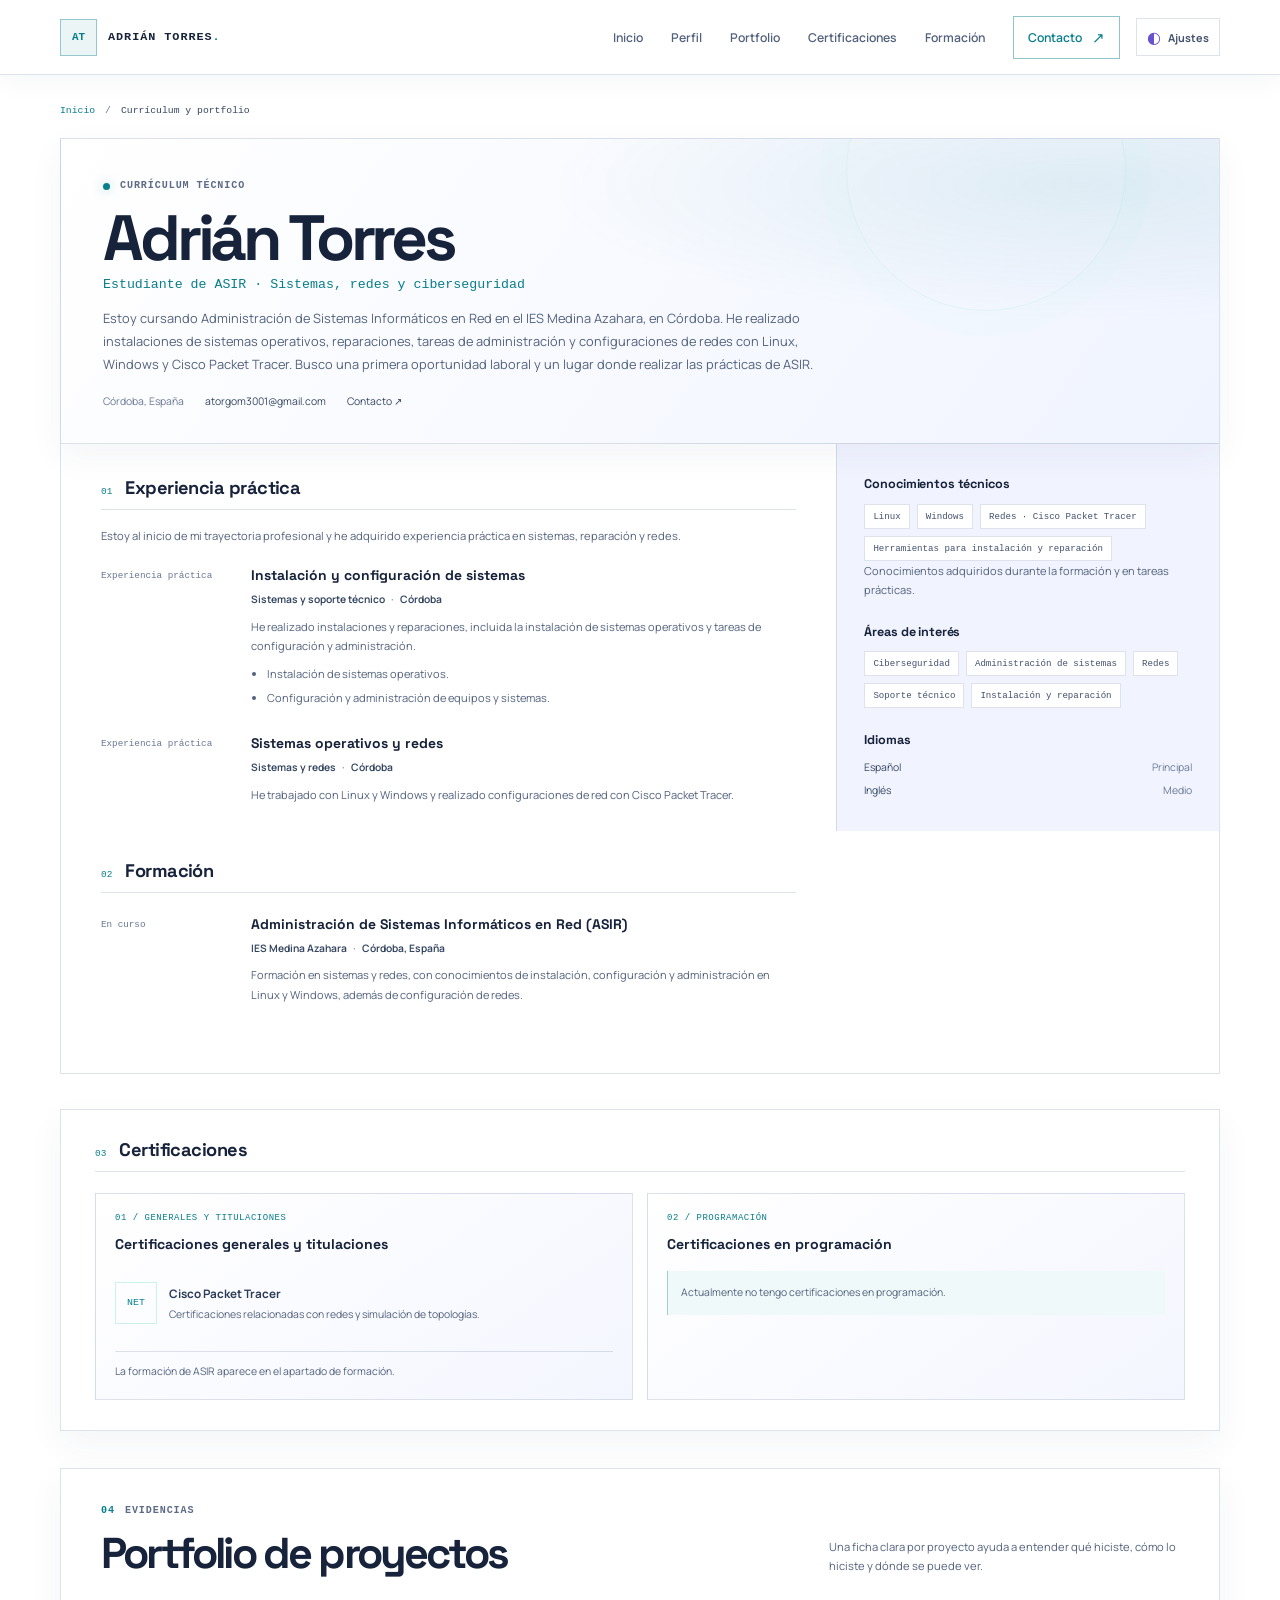
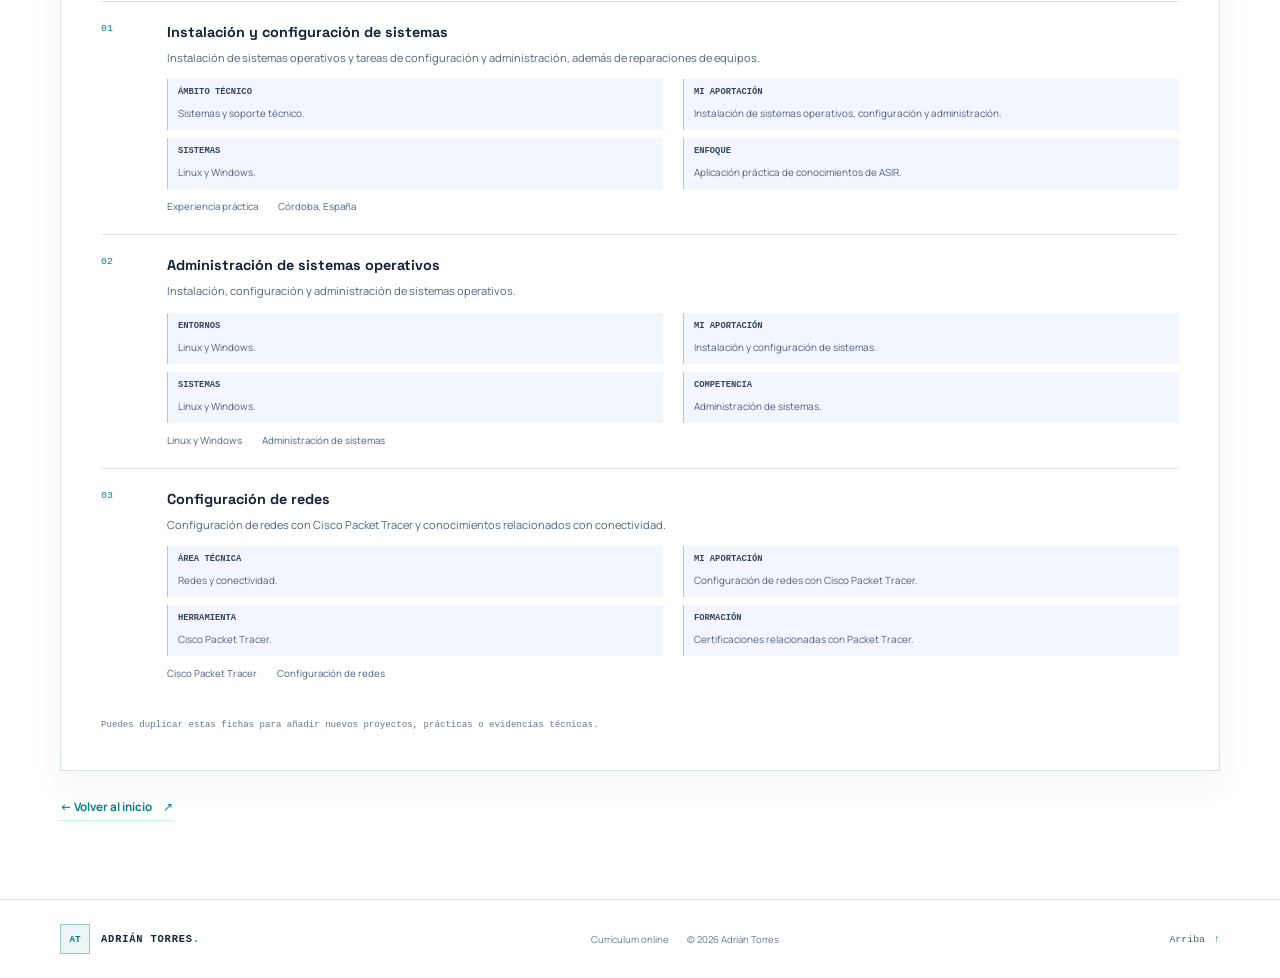
==== commit 8ad6390b: "Add files via upload" ====
--- a/curriculum.html
+++ b/curriculum.html
@@ -3,7 +3,20 @@
   <head>
     <meta charset="utf-8">
     <meta name="viewport" content="width=device-width, initial-scale=1">
-    <meta name="theme-color" content="#080c18">
+    <meta name="theme-color" content="#f5f7ff">
+    <script>
+      try {
+        const savedTheme = localStorage.getItem("portfolio-theme");
+        const savedLanguage = localStorage.getItem("portfolio-language");
+        const savedMotion = localStorage.getItem("portfolio-motion");
+        document.documentElement.dataset.theme = savedTheme === "dark" ? "dark" : "light";
+        document.documentElement.dataset.animations = savedMotion === "off" ? "off" : "on";
+        document.documentElement.lang = savedLanguage === "en" ? "en" : "es";
+      } catch (_) {
+        document.documentElement.dataset.theme = "light";
+        document.documentElement.dataset.animations = "on";
+      }
+    </script>
     <meta name="description" content="Currículum y portfolio técnico de Adrián Torres, estudiante de ASIR interesado en ciberseguridad.">
     <meta property="og:type" content="website">
     <meta property="og:title" content="Adrián Torres — Currículum y proyectos">
@@ -37,6 +50,23 @@
           <a href="#certificaciones">Certificaciones</a>
           <a href="#formacion">Formación</a>
           <a href="index.html#contacto" class="nav-cta">Contacto <span aria-hidden="true">↗</span></a>
+          <details class="preferences">
+            <summary><span class="preferences-symbol" aria-hidden="true">◐</span><span>Ajustes</span></summary>
+            <div class="preferences-panel">
+              <fieldset class="preference-group">
+                <legend>Idioma</legend>
+                <div class="preference-options"><button type="button" data-language-choice="es" aria-pressed="true">ES</button><button type="button" data-language-choice="en" aria-pressed="false">EN</button></div>
+              </fieldset>
+              <fieldset class="preference-group">
+                <legend>Aspecto</legend>
+                <div class="preference-options"><button type="button" data-theme-choice="light" aria-pressed="true">Claro</button><button type="button" data-theme-choice="dark" aria-pressed="false">Oscuro</button></div>
+              </fieldset>
+              <fieldset class="preference-group">
+                <legend>Movimiento</legend>
+                <button class="motion-toggle" type="button" data-motion-toggle aria-pressed="true"><span class="motion-indicator" aria-hidden="true"></span><span data-motion-label>Animaciones: activadas</span></button>
+              </fieldset>
+            </div>
+          </details>
         </nav>
       </div>
     </header>
@@ -150,7 +180,7 @@
             <article class="certification-card">
               <p class="certification-category">02 / PROGRAMACIÓN</p>
               <h3>Certificaciones en programación</h3>
-              <p class="certification-empty">Añade aquí los títulos de cursos o certificaciones de programación, junto con la entidad emisora y la fecha.</p>
+              <p class="certification-empty">Actualmente no tengo certificaciones en programación.</p>
             </article>
           </div>
         </section>
--- a/css/styles.css
+++ b/css/styles.css
@@ -1,20 +1,20 @@
 @charset "UTF-8";
 
 :root {
-  color-scheme: dark;
+  color-scheme: light;
   font-family: "Manrope", Inter, "Segoe UI", Roboto, Helvetica, Arial, sans-serif;
   font-synthesis: none;
   text-rendering: optimizeLegibility;
-  --bg: #080c18;
-  --bg-raised: #0d1627;
-  --panel: #121f34;
-  --panel-soft: #1a2a42;
-  --ink: #f1f3fb;
-  --text: #c3cada;
-  --muted: #8c96ad;
-  --line: rgb(165 177 205 / 17%);
-  --cyan: #77e0c7;
-  --blue: #a99cf6;
+  --bg: #f5f7ff;
+  --bg-raised: #ffffff;
+  --panel: #ffffff;
+  --panel-soft: #edf1ff;
+  --ink: #17223b;
+  --text: #45536e;
+  --muted: #687794;
+  --line: rgb(52 75 125 / 16%);
+  --cyan: #087e8b;
+  --blue: #6852ce;
   --content: 1160px;
   --mono: "SFMono-Regular", Consolas, "Liberation Mono", monospace;
 }
@@ -384,3 +384,185 @@
   html { scroll-behavior: auto; }
   *, *::before, *::after { transition-duration: .01ms !important; animation: none !important; }
 }
+
+/* Light mode is the default; dark mode remains an explicit user choice. */
+html[data-theme="dark"] {
+  color-scheme: dark;
+  --bg: #080c18;
+  --bg-raised: #0d1627;
+  --panel: #121f34;
+  --panel-soft: #1a2a42;
+  --ink: #f1f3fb;
+  --text: #c3cada;
+  --muted: #8c96ad;
+  --line: rgb(165 177 205 / 17%);
+  --cyan: #77e0c7;
+  --blue: #a99cf6;
+}
+
+html[data-theme="light"] body {
+  background: radial-gradient(ellipse at 8% 0%, rgb(104 82 206 / 9%), transparent 29%), radial-gradient(ellipse at 92% 13%, rgb(8 126 139 / 8%), transparent 27%), var(--bg);
+  color: var(--ink);
+}
+html[data-theme="light"] ::selection { background: rgb(8 126 139 / 23%); color: #14233d; }
+html[data-theme="light"] .site-header { border-color: var(--line); background: rgb(255 255 255 / 91%); box-shadow: 0 8px 26px rgb(35 49 82 / 4%); }
+html[data-theme="light"] .brand-mark { border-color: rgb(8 126 139 / 38%); background: rgb(8 126 139 / 8%); }
+html[data-theme="light"] .nav-links a { color: #52617c; }
+html[data-theme="light"] .nav-links a:hover, html[data-theme="light"] .nav-links a[aria-current="page"] { color: var(--cyan); }
+html[data-theme="light"] .nav-links .nav-cta { border-color: rgb(8 126 139 / 45%); color: #087e8b; }
+html[data-theme="light"] .nav-links .nav-cta:hover { background: rgb(8 126 139 / 8%); }
+html[data-theme="light"] .hero { background: radial-gradient(ellipse at 78% 40%, rgb(104 82 206 / 11%), transparent 39%), var(--bg); }
+html[data-theme="light"] .hero::before { background-image: linear-gradient(rgb(59 77 124 / 6%) 1px, transparent 1px), linear-gradient(90deg, rgb(59 77 124 / 6%) 1px, transparent 1px); }
+html[data-theme="light"] .eyebrow { color: #5d6b87; }
+html[data-theme="light"] .status-dot { box-shadow: 0 0 12px rgb(8 126 139 / 38%); }
+html[data-theme="light"] .eyebrow-divider { color: #8491aa; }
+html[data-theme="light"] .highlight { background: linear-gradient(100deg, #087e8b, #745ad8 48%, #e16b57); background-size: 220% auto; -webkit-background-clip: text; background-clip: text; }
+html[data-theme="light"] .hero-intro { color: #52617c; }
+html[data-theme="light"] .hero-intro strong, html[data-theme="light"] h1 { color: #17223b; }
+html[data-theme="light"] .button-primary { border-color: #087e8b; background: #087e8b; color: #fff; box-shadow: 0 8px 20px rgb(8 126 139 / 18%); }
+html[data-theme="light"] .button-primary:hover { background: #096b79; }
+html[data-theme="light"] .button-outline { border-color: rgb(62 83 132 / 30%); color: #293954; }
+html[data-theme="light"] .button-outline:hover { border-color: #087e8b; color: #087e8b; }
+html[data-theme="light"] .hero-note { color: #687794; }
+html[data-theme="light"] .visual-grid { opacity: .22; }
+html[data-theme="light"] .terminal-card { border-color: rgb(8 126 139 / 28%); background: rgb(255 255 255 / 94%); box-shadow: 0 0 0 8px rgb(8 126 139 / 4%), 0 26px 75px rgb(46 56 94 / 15%), 0 0 55px rgb(104 82 206 / 9%); }
+html[data-theme="light"] .terminal-topbar { color: #62708a; }
+html[data-theme="light"] .terminal-lights i { border-color: #9ba7bb; }
+html[data-theme="light"] .terminal-lock, html[data-theme="light"] .terminal-version { color: #8190a8; }
+html[data-theme="light"] .terminal-body > p { color: #586986; }
+html[data-theme="light"] .terminal-body .terminal-value { color: #1c2c47; }
+html[data-theme="light"] .terminal-comment { color: #687794; }
+html[data-theme="light"] .terminal-status { color: #52617c; }
+html[data-theme="light"] .visual-coordinate { color: #687794; }
+html[data-theme="light"] .visual-orbit { border-color: rgb(8 126 139 / 18%); }
+html[data-theme="light"] .orbit-b { border-color: rgb(104 82 206 / 22%); }
+html[data-theme="light"] .hero-bottom { color: #52617c; }
+html[data-theme="light"] .hero-bottom-label { color: #687794; }
+html[data-theme="light"] .section { border-color: var(--line); }
+html[data-theme="light"] .section-about, html[data-theme="light"] .section-experience { background: rgb(255 255 255 / 72%); }
+html[data-theme="light"] .section-work, html[data-theme="light"] .section-skills { background: rgb(239 243 255 / 74%); }
+html[data-theme="light"] h2 { color: #17223b; }
+html[data-theme="light"] .muted-heading { color: #5e6d89; }
+html[data-theme="light"] .about-text p { color: #52617c; }
+html[data-theme="light"] .about-text .lead-copy { color: #364660; }
+html[data-theme="light"] .lead-copy strong { color: #17223b; }
+html[data-theme="light"] .about-note { background: rgb(8 126 139 / 7%); }
+html[data-theme="light"] .values-card { border-color: var(--line); background: linear-gradient(145deg, #fff, #f0f3ff); box-shadow: 0 14px 34px rgb(42 56 95 / 6%); }
+html[data-theme="light"] .card-overline { color: #687794; }
+html[data-theme="light"] .value-row h3 { color: #17223b; }
+html[data-theme="light"] .value-row p { color: #5b6983; }
+html[data-theme="light"] .heading-aside { color: #56647f; }
+html[data-theme="light"] .project-card { border-color: rgb(52 75 125 / 17%); background: linear-gradient(155deg, #fff, #f5f6ff); box-shadow: 0 13px 35px rgb(42 56 95 / 6%); }
+html[data-theme="light"] .project-card:hover { border-color: rgb(8 126 139 / 50%); box-shadow: 0 18px 40px rgb(42 56 95 / 11%), 0 0 25px rgb(8 126 139 / 5%); }
+html[data-theme="light"] .project-card-top { color: #687794; }
+html[data-theme="light"] .project-state { color: #52617c; }
+html[data-theme="light"] .project-icon { border-color: rgb(8 126 139 / 26%); background: linear-gradient(145deg, rgb(8 126 139 / 12%), rgb(104 82 206 / 7%)); }
+html[data-theme="light"] .icon-network { border-color: rgb(104 82 206 / 28%); background: linear-gradient(145deg, rgb(104 82 206 / 12%), rgb(8 126 139 / 5%)); }
+html[data-theme="light"] .icon-code { border-color: rgb(225 107 87 / 30%); background: linear-gradient(145deg, rgb(225 107 87 / 12%), rgb(104 82 206 / 5%)); color: #b24d3c; }
+html[data-theme="light"] .project-card h3 { color: #17223b; }
+html[data-theme="light"] .project-type { color: #596883; }
+html[data-theme="light"] .project-description { color: #52617c; }
+html[data-theme="light"] .project-details strong { color: #354661; }
+html[data-theme="light"] .project-details span { color: #5b6983; }
+html[data-theme="light"] .project-link:hover { color: #6750c8; }
+html[data-theme="light"] .section-footnote { color: #687794; }
+html[data-theme="light"] .experience-intro > p:not(.eyebrow) { color: #52617c; }
+html[data-theme="light"] .timeline-item h3 { color: #17223b; }
+html[data-theme="light"] .timeline-item p { color: #52617c; }
+html[data-theme="light"] .timeline-item .timeline-org { color: #3f506c; }
+html[data-theme="light"] .timeline-org span { color: #8491aa; }
+html[data-theme="light"] .timeline-next .timeline-date { color: #6852ce; }
+html[data-theme="light"] .skill-group h3 { color: #087e8b; }
+html[data-theme="light"] .skill-group p { color: #52617c; }
+html[data-theme="light"] .contact-section { background: #eef2ff; }
+html[data-theme="light"] .contact-card { border-color: rgb(8 126 139 / 22%); background: radial-gradient(ellipse at 100% 0, rgb(104 82 206 / 11%), transparent 50%), linear-gradient(120deg, #fff, #eaf8f8 70%, #f0edff); box-shadow: 0 20px 48px rgb(42 56 95 / 7%); }
+html[data-theme="light"] .contact-card .eyebrow { color: #5d6b87; }
+html[data-theme="light"] .contact-card h2 { color: #17223b; }
+html[data-theme="light"] .contact-card h2 span { color: #6750c8; }
+html[data-theme="light"] .contact-copy { color: #4d5c77; }
+html[data-theme="light"] .contact-secondary { color: #354661; }
+html[data-theme="light"] .site-footer { border-color: var(--line); background: #fff; }
+html[data-theme="light"] .footer-inner > p { color: #687794; }
+html[data-theme="light"] .back-top { color: #52617c; }
+html[data-theme="light"] .cv-page { background: transparent; }
+html[data-theme="light"] .breadcrumbs { color: #687794; }
+html[data-theme="light"] .breadcrumbs [aria-current="page"] { color: #354661; }
+html[data-theme="light"] .cv-heading { border-color: var(--line); background: radial-gradient(ellipse at 88% 15%, rgb(8 126 139 / 9%), transparent 37%), linear-gradient(125deg, #fff, #f0f4ff); box-shadow: 0 12px 32px rgb(42 56 95 / 5%); }
+html[data-theme="light"] .cv-summary { color: #52617c; }
+html[data-theme="light"] .cv-contact-row { color: #687794; }
+html[data-theme="light"] .cv-contact-row a { color: #354661; }
+html[data-theme="light"] .cv-layout { border-color: var(--line); background: #fff; }
+html[data-theme="light"] .cv-section-intro { color: #52617c; }
+html[data-theme="light"] .cv-entry-date { color: #687794; }
+html[data-theme="light"] .cv-entry-body h3 { color: #17223b; }
+html[data-theme="light"] .cv-entry-body p, html[data-theme="light"] .cv-entry-body li { color: #52617c; }
+html[data-theme="light"] .cv-entry-body .cv-entry-org { color: #354661; }
+html[data-theme="light"] .cv-entry-org span { color: #8491aa; }
+html[data-theme="light"] .cv-sidebar { border-color: var(--line); background: #f1f4ff; }
+html[data-theme="light"] .cv-side-section h2 { color: #17223b; }
+html[data-theme="light"] .cv-skill-list li { border-color: rgb(52 75 125 / 16%); background: #fff; color: #42516d; }
+html[data-theme="light"] .cv-language-list li { color: #354661; }
+html[data-theme="light"] .cv-language-list li span:last-child { color: #687794; }
+html[data-theme="light"] .cv-side-section > p { color: #52617c; }
+html[data-theme="light"] .certifications-section, html[data-theme="light"] .portfolio-template { border-color: var(--line); background: #fff; box-shadow: 0 14px 34px rgb(42 56 95 / 5%); }
+html[data-theme="light"] .certification-card { border-color: var(--line); background: linear-gradient(145deg, #fff, #f4f6ff); }
+html[data-theme="light"] .certification-card h3 { color: #17223b; }
+html[data-theme="light"] .certification-item h4 { color: #2d3c57; }
+html[data-theme="light"] .certification-item p, html[data-theme="light"] .certification-note, html[data-theme="light"] .certification-empty { color: #52617c; }
+html[data-theme="light"] .certification-empty { border-color: rgb(8 126 139 / 35%); background: #f0f9fa; }
+html[data-theme="light"] .portfolio-template-heading > p { color: #52617c; }
+html[data-theme="light"] .case-body h3 { color: #17223b; }
+html[data-theme="light"] .case-body > p { color: #52617c; }
+html[data-theme="light"] .case-field { border-color: rgb(8 126 139 / 34%); background: #f3f6ff; }
+html[data-theme="light"] .case-field strong { color: #354661; }
+html[data-theme="light"] .case-field span { color: #52617c; }
+html[data-theme="light"] .case-links span, html[data-theme="light"] .case-template-note { color: #687794; }
+html[data-theme="light"] .menu-toggle-label { color: #52617c; }
+html[data-theme="light"] .nav-links { background: #fff; }
+html[data-theme="light"] .skip-link { background: #fff; }
+
+/* Preference menu */
+.preferences { position: relative; margin-left: -12px; color: var(--ink); }
+.preferences summary { min-height: 38px; display: inline-flex; align-items: center; gap: 7px; padding: 0 10px; border: 1px solid var(--line); color: var(--text); cursor: pointer; font-size: .68rem; font-weight: 700; list-style: none; transition: border-color .16s ease, color .16s ease, background .16s ease; }
+.preferences summary::-webkit-details-marker { display: none; }
+.preferences summary:hover, .preferences[open] summary { border-color: rgb(8 126 139 / 42%); color: var(--cyan); background: rgb(8 126 139 / 5%); }
+.preferences-symbol { color: var(--blue); font-size: 1rem; }
+.preferences-panel { position: absolute; z-index: 20; top: calc(100% + 10px); right: 0; width: 250px; display: grid; gap: 14px; padding: 16px; border: 1px solid var(--line); background: var(--panel); box-shadow: 0 18px 45px rgb(15 24 47 / 17%); }
+.preference-group { min-width: 0; display: flex; flex-wrap: wrap; align-items: center; justify-content: space-between; gap: 8px; margin: 0; padding: 0; border: 0; }
+.preference-group legend { width: 100%; margin-bottom: 1px; color: var(--muted); font-family: var(--mono); font-size: .57rem; font-weight: 700; letter-spacing: .07em; text-transform: uppercase; }
+.preference-options { display: flex; gap: 5px; }
+.preference-options button, .motion-toggle { min-height: 32px; padding: 0 9px; border: 1px solid var(--line); background: var(--bg-raised); color: var(--text); cursor: pointer; font-size: .63rem; font-weight: 700; transition: border-color .16s ease, background .16s ease, color .16s ease; }
+.preference-options button[aria-pressed="true"] { border-color: var(--cyan); background: rgb(8 126 139 / 9%); color: var(--cyan); }
+.preference-options button:hover, .motion-toggle:hover { border-color: var(--cyan); }
+.motion-toggle { display: inline-flex; align-items: center; gap: 8px; }
+.motion-indicator { width: 8px; height: 8px; border-radius: 50%; background: var(--cyan); box-shadow: 0 0 9px currentColor; }
+.motion-toggle[aria-pressed="false"] .motion-indicator { background: var(--muted); box-shadow: none; }
+html[data-theme="dark"] .preferences summary:hover, html[data-theme="dark"] .preferences[open] summary { background: rgb(119 224 199 / 7%); }
+html[data-theme="dark"] .preference-options button[aria-pressed="true"] { background: rgb(119 224 199 / 10%); }
+html[data-theme="dark"] .preferences-panel { box-shadow: 0 18px 45px rgb(0 0 0 / 32%); }
+
+html[data-animations="off"], html[data-animations="off"] * {
+  scroll-behavior: auto !important;
+  animation: none !important;
+  transition: none !important;
+}
+
+@media (max-width: 1040px) {
+  .nav-links { gap: 16px; }
+  .preferences { margin-left: -8px; }
+}
+
+@media (max-width: 820px) {
+  .nav-links { gap: 11px; }
+  .nav-links a { font-size: .68rem; }
+  .preferences summary { padding-inline: 7px; font-size: .63rem; }
+  .preferences { margin-left: -6px; }
+}
+
+@media (max-width: 700px) {
+  .preferences { position: static; margin: 8px 0 0; }
+  .preferences summary { width: 100%; justify-content: center; min-height: 42px; }
+  .preferences-panel { position: static; width: 100%; margin-top: 9px; box-shadow: none; }
+  html[data-theme="light"] .nav-links { background: #fff; }
+  html[data-theme="dark"] .nav-links { background: #081521; }
+}
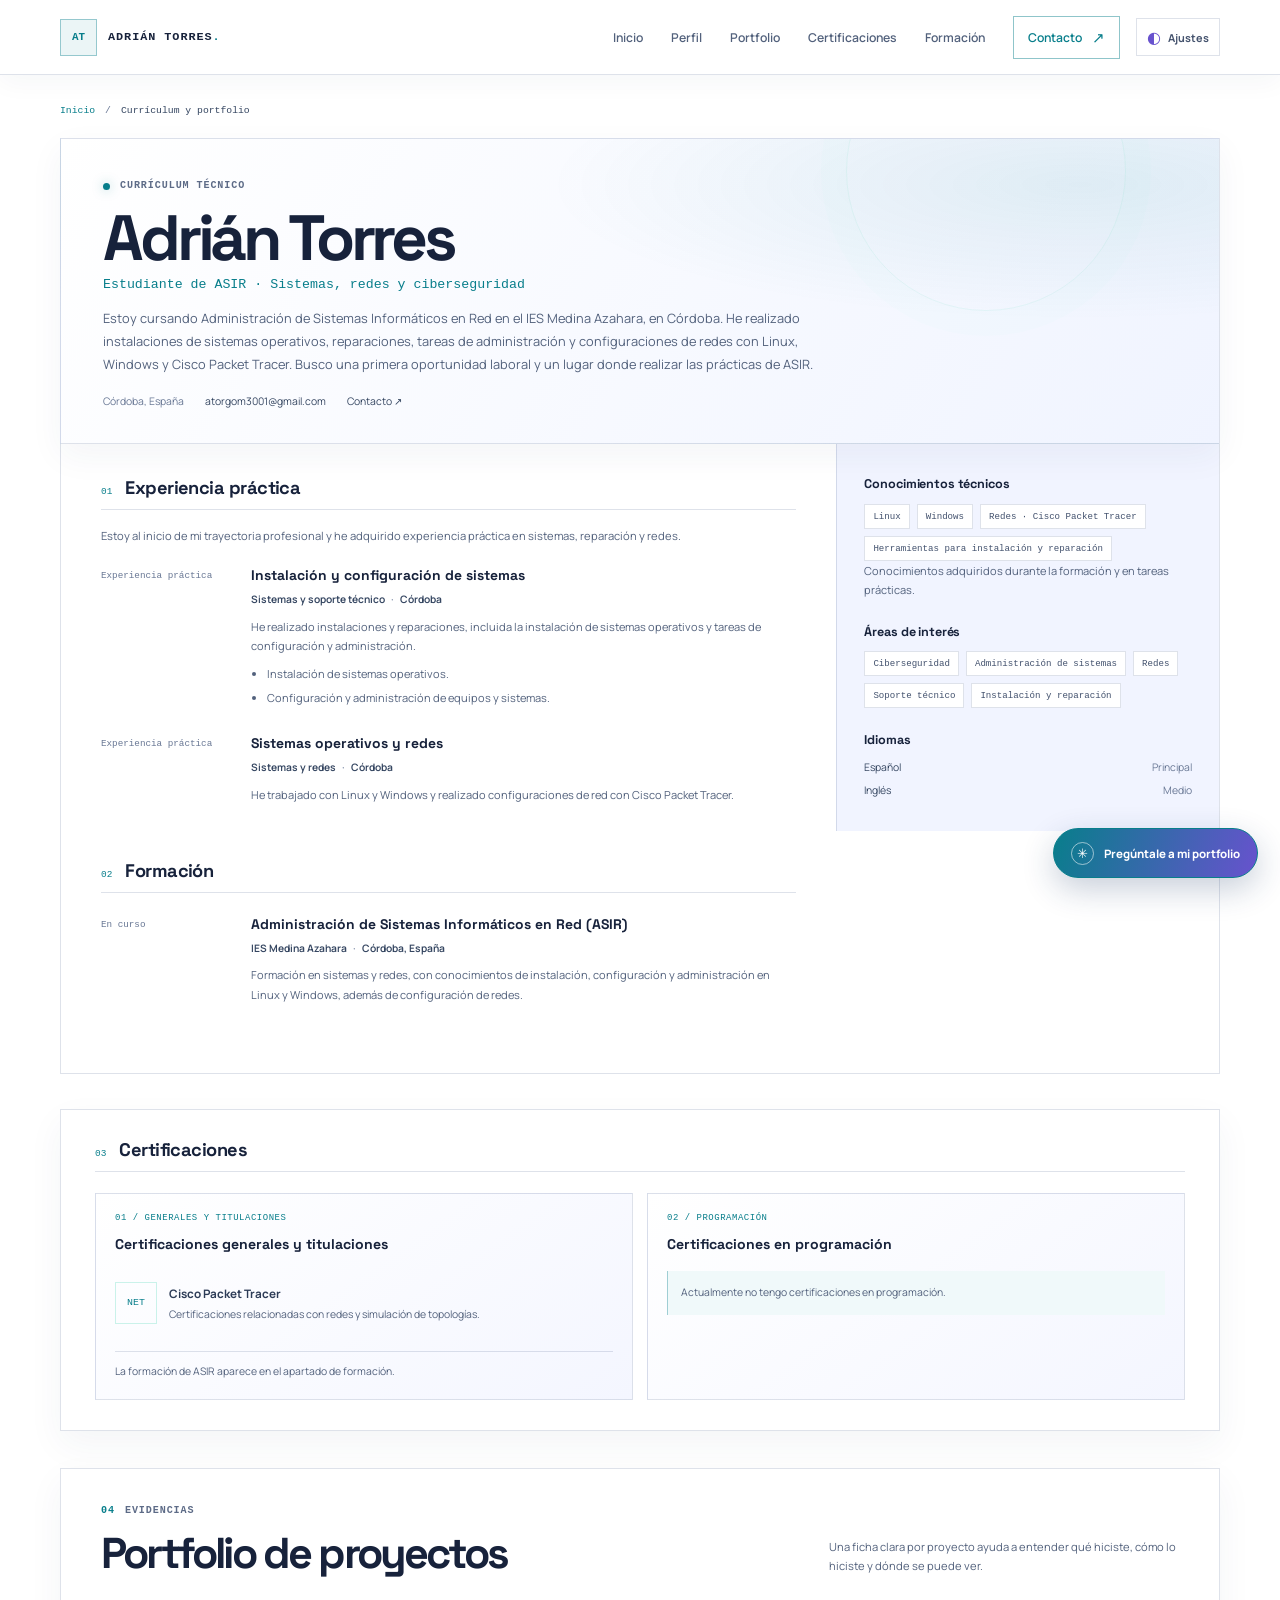
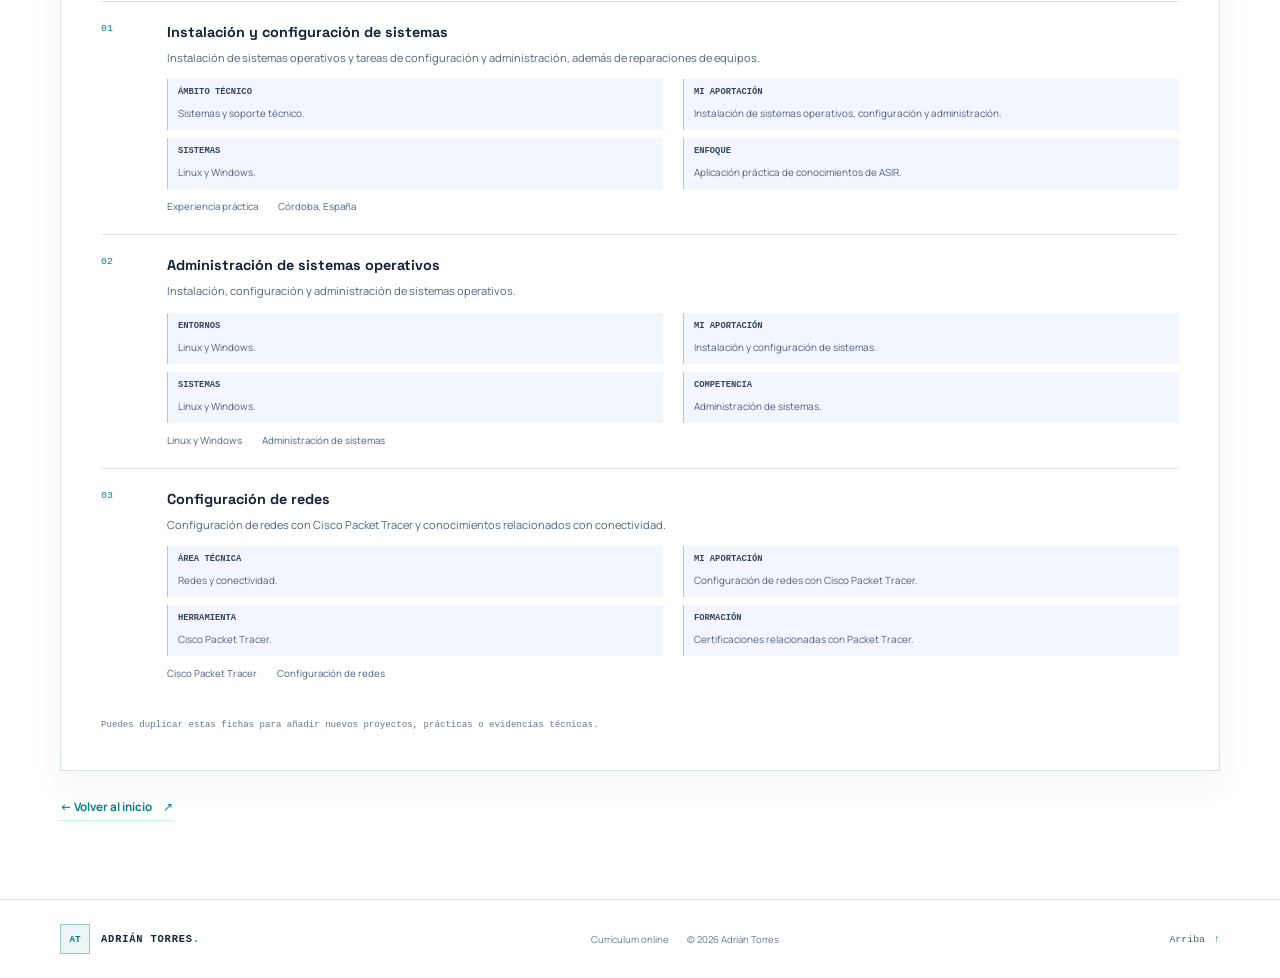
==== commit 6e9e75c2: "Add files via upload" ====
--- a/curriculum.html
+++ b/curriculum.html
@@ -27,6 +27,7 @@
     <link rel="preconnect" href="https://fonts.gstatic.com" crossorigin>
     <link href="https://fonts.googleapis.com/css2?family=Manrope:wght@400;500;600;700;800&family=Space+Grotesk:wght@400;500;600;700&display=swap" rel="stylesheet">
     <link rel="stylesheet" href="css/styles.css">
+    <script src="js/assistant-config.js" defer></script>
     <script src="js/main.js" defer></script>
   </head>
 
@@ -250,5 +251,33 @@
         <a class="back-top" href="#inicio">Arriba <span aria-hidden="true">↑</span></a>
       </div>
     </footer>
+
+    <div class="assistant-widget" data-assistant-widget>
+      <button class="assistant-launcher" type="button" data-assistant-open aria-expanded="false" aria-controls="assistant-panel">
+        <span class="assistant-launcher-icon" aria-hidden="true">✳</span><span>Pregúntale a mi portfolio</span>
+      </button>
+      <section class="assistant-panel" id="assistant-panel" data-assistant-panel aria-labelledby="assistant-title" hidden>
+        <header class="assistant-header">
+          <div><p class="assistant-overline"><span class="assistant-live-dot" aria-hidden="true"></span> Asistente del portfolio</p><h2 id="assistant-title">¿Qué quieres saber de Adrián?</h2></div>
+          <button class="assistant-close" type="button" data-assistant-close aria-label="Cerrar asistente">×</button>
+        </header>
+        <p class="assistant-scope">Responde solo sobre Adrián y la información publicada en este portfolio.</p>
+        <div class="assistant-suggestions" data-assistant-suggestions aria-label="Preguntas sugeridas">
+          <button type="button" data-assistant-question-es="¿Qué conocimientos tiene Adrián?" data-assistant-question-en="What skills does Adrián have?">¿Qué conocimientos tiene?</button>
+          <button type="button" data-assistant-question-es="¿Qué oportunidades busca Adrián?" data-assistant-question-en="What opportunities is Adrián looking for?">¿Qué oportunidades busca?</button>
+          <button type="button" data-assistant-question-es="¿Qué proyectos aparecen en el portfolio?" data-assistant-question-en="What projects are in the portfolio?">¿Qué proyectos aparecen?</button>
+        </div>
+        <div class="assistant-messages" data-assistant-messages role="log" aria-live="polite" aria-relevant="additions">
+          <p class="assistant-welcome">Hola. Puedo responder preguntas sobre el perfil, los conocimientos, la formación y los proyectos de Adrián.</p>
+        </div>
+        <p class="assistant-status" data-assistant-status role="status" aria-live="polite"></p>
+        <form class="assistant-form" data-assistant-form>
+          <label class="sr-only" for="assistant-question">Escribe una pregunta sobre Adrián</label>
+          <input id="assistant-question" name="question" type="text" maxlength="500" placeholder="Escribe una pregunta sobre Adrián…" autocomplete="off" required>
+          <button type="submit" aria-label="Enviar pregunta">Enviar <span aria-hidden="true">↑</span></button>
+        </form>
+        <p class="assistant-privacy">Asistente IA · Las preguntas se envían a un servicio de IA; no incluyas información personal o sensible.</p>
+      </section>
+    </div>
   </body>
 </html>
--- a/css/styles.css
+++ b/css/styles.css
@@ -369,6 +369,80 @@
   .case-study { grid-template-columns: 32px 1fr; gap: 12px; }
   .case-fields { grid-template-columns: 1fr; }
   .cv-bottom-link { padding-top: 15px; }
+}
+
+/* Employer-facing summary and portfolio assistant. */
+.section-employer { background: transparent; }
+.employer-summary-card { display: grid; grid-template-columns: minmax(0, 1.4fr) minmax(220px, .65fr); gap: clamp(24px, 5vw, 62px); padding: clamp(24px, 4vw, 42px); border: 1px solid rgb(8 126 139 / 24%); background: linear-gradient(125deg, #fff, #eaf8f8 72%, #f0edff); box-shadow: 0 20px 45px rgb(42 56 95 / 7%); }
+.summary-label { display: flex; align-items: center; gap: 8px; margin-bottom: 15px; color: #087e8b; font-family: var(--mono); font-size: .64rem; font-weight: 750; letter-spacing: .08em; text-transform: uppercase; }
+.summary-label span { color: #6852ce; font-size: 1rem; }
+.summary-copy { max-width: 700px; margin-bottom: 19px; color: #354661; font-size: .9rem; line-height: 1.85; }
+.summary-tags { display: flex; flex-wrap: wrap; gap: 7px; margin-bottom: 22px; }
+.summary-tags span { padding: 7px 10px; border: 1px solid rgb(52 75 125 / 15%); background: rgb(255 255 255 / 75%); color: #42516d; font-family: var(--mono); font-size: .58rem; font-weight: 650; }
+.summary-actions { display: flex; align-items: center; flex-wrap: wrap; gap: 12px 20px; }
+.summary-actions .inline-link { margin-top: 0; }
+.employer-facts { display: grid; align-content: center; gap: 0; border-left: 1px solid rgb(52 75 125 / 16%); padding-left: clamp(20px, 3vw, 34px); }
+.employer-facts div { display: grid; gap: 5px; padding: 15px 0; border-bottom: 1px solid rgb(52 75 125 / 14%); }
+.employer-facts div:first-child { padding-top: 0; }
+.employer-facts div:last-child { padding-bottom: 0; border-bottom: 0; }
+.employer-facts span { color: #687794; font-family: var(--mono); font-size: .56rem; font-weight: 700; letter-spacing: .08em; text-transform: uppercase; }
+.employer-facts strong { color: #1e2e49; font-size: .72rem; line-height: 1.55; }
+
+.assistant-widget { position: fixed; z-index: 25; right: 22px; bottom: 22px; display: flex; align-items: end; flex-direction: column; gap: 12px; }
+.assistant-launcher { min-height: 50px; display: inline-flex; align-items: center; gap: 10px; padding: 0 17px; border: 1px solid #087e8b; border-radius: 999px; background: linear-gradient(110deg, #087e8b, #6852ce); box-shadow: 0 11px 32px rgb(26 55 99 / 24%); color: white; cursor: pointer; font-size: .72rem; font-weight: 750; transition: transform .18s ease, box-shadow .18s ease; }
+.assistant-launcher:hover { transform: translateY(-2px); box-shadow: 0 15px 34px rgb(26 55 99 / 30%); }
+.assistant-launcher-icon { display: grid; width: 23px; height: 23px; place-items: center; border: 1px solid rgb(255 255 255 / 55%); border-radius: 50%; font-size: .82rem; }
+.assistant-panel { width: min(390px, calc(100vw - 32px)); max-height: min(690px, calc(100vh - 106px)); display: flex; flex-direction: column; overflow: hidden; border: 1px solid var(--line); background: var(--panel); box-shadow: 0 20px 60px rgb(15 24 47 / 22%); }
+.assistant-panel[hidden] { display: none; }
+.assistant-header { display: flex; align-items: start; justify-content: space-between; gap: 16px; padding: 18px 18px 13px; border-bottom: 1px solid var(--line); }
+.assistant-overline { display: flex; align-items: center; gap: 7px; margin-bottom: 7px; color: var(--cyan); font-family: var(--mono); font-size: .56rem; font-weight: 750; letter-spacing: .08em; text-transform: uppercase; }
+.assistant-live-dot { width: 7px; height: 7px; border-radius: 50%; background: var(--cyan); box-shadow: 0 0 10px currentColor; animation: status-pulse 2.8s ease-in-out infinite; }
+.assistant-header h2 { margin: 0; color: var(--ink); font-size: 1.15rem; letter-spacing: -.035em; }
+.assistant-close { width: 31px; height: 31px; flex: 0 0 auto; border: 1px solid var(--line); background: transparent; color: var(--muted); cursor: pointer; font-size: 1.2rem; line-height: 1; }
+.assistant-scope { margin: 0; padding: 11px 18px; background: rgb(8 126 139 / 6%); color: var(--text); font-size: .65rem; line-height: 1.6; }
+.assistant-suggestions { display: flex; flex-wrap: wrap; gap: 6px; padding: 11px 15px 2px; }
+.assistant-suggestions button { padding: 7px 9px; border: 1px solid var(--line); border-radius: 999px; background: transparent; color: var(--text); cursor: pointer; font-size: .57rem; line-height: 1.35; text-align: left; }
+.assistant-suggestions button:hover { border-color: var(--cyan); color: var(--cyan); }
+.assistant-messages { min-height: 115px; display: flex; flex: 1; flex-direction: column; gap: 9px; overflow-y: auto; padding: 14px 15px; }
+.assistant-message { max-width: 90%; margin: 0; padding: 10px 12px; border: 1px solid var(--line); background: var(--bg-raised); color: var(--text); font-size: .66rem; line-height: 1.65; white-space: pre-wrap; overflow-wrap: anywhere; }
+.assistant-message-user { align-self: end; border-color: rgb(8 126 139 / 25%); background: rgb(8 126 139 / 8%); color: var(--ink); }
+.assistant-welcome { max-width: 90%; margin: 0; padding: 10px 12px; background: var(--bg-raised); color: var(--text); font-size: .66rem; line-height: 1.65; }
+.assistant-status { min-height: 15px; margin: 0; padding: 0 16px; color: var(--muted); font-size: .57rem; }
+.assistant-form { display: flex; gap: 7px; padding: 11px 14px; border-top: 1px solid var(--line); }
+.assistant-form input { min-width: 0; flex: 1; min-height: 40px; padding: 0 11px; border: 1px solid var(--line); border-radius: 0; background: var(--bg-raised); color: var(--ink); font: inherit; font-size: .66rem; }
+.assistant-form input::placeholder { color: var(--muted); }
+.assistant-form button { min-width: 72px; display: inline-flex; align-items: center; justify-content: center; gap: 7px; border: 0; background: var(--cyan); color: white; cursor: pointer; font-size: .65rem; font-weight: 750; }
+.assistant-form button:disabled { opacity: .55; cursor: wait; }
+.assistant-privacy { margin: 0; padding: 0 15px 12px; color: var(--muted); font-size: .53rem; line-height: 1.5; }
+.sr-only { position: absolute; width: 1px; height: 1px; overflow: hidden; clip: rect(0, 0, 0, 0); white-space: nowrap; clip-path: inset(50%); }
+
+html[data-theme="dark"] .employer-summary-card { border-color: rgb(119 224 199 / 22%); background: linear-gradient(125deg, #101b2d, #102634 72%, #1a1935); box-shadow: 0 20px 45px rgb(0 0 0 / 16%); }
+html[data-theme="dark"] .summary-label { color: var(--cyan); }
+html[data-theme="dark"] .summary-label span { color: var(--blue); }
+html[data-theme="dark"] .summary-copy { color: #c3cada; }
+html[data-theme="dark"] .summary-tags span { border-color: var(--line); background: rgb(255 255 255 / 3%); color: #c3cada; }
+html[data-theme="dark"] .employer-facts { border-color: var(--line); }
+html[data-theme="dark"] .employer-facts div { border-color: var(--line); }
+html[data-theme="dark"] .employer-facts span { color: var(--muted); }
+html[data-theme="dark"] .employer-facts strong { color: var(--ink); }
+html[data-theme="dark"] .assistant-panel { box-shadow: 0 20px 60px rgb(0 0 0 / 37%); }
+html[data-theme="dark"] .assistant-scope { background: rgb(119 224 199 / 6%); }
+
+@media (max-width: 700px) {
+  .employer-summary-card { grid-template-columns: 1fr; gap: 21px; padding: 22px 19px; }
+  .employer-facts { border-top: 1px solid var(--line); border-left: 0; padding: 6px 0 0; }
+  .employer-facts div { grid-template-columns: minmax(80px, .55fr) 1.3fr; align-items: baseline; gap: 9px; }
+  .employer-facts div:first-child { padding-top: 12px; }
+  .assistant-widget { right: 12px; bottom: 12px; gap: 8px; }
+  .assistant-launcher { min-height: 46px; padding-inline: 13px; font-size: .65rem; }
+  .assistant-panel { max-height: min(640px, calc(100vh - 74px)); width: min(390px, calc(100vw - 24px)); }
+}
+
+@media (max-width: 390px) {
+  .summary-actions { align-items: start; flex-direction: column; }
+  .summary-actions .button { width: 100%; }
+  .assistant-launcher { min-height: 42px; }
+  .assistant-panel { max-height: calc(100vh - 64px); }
 }
 
 @media (max-width: 390px) {
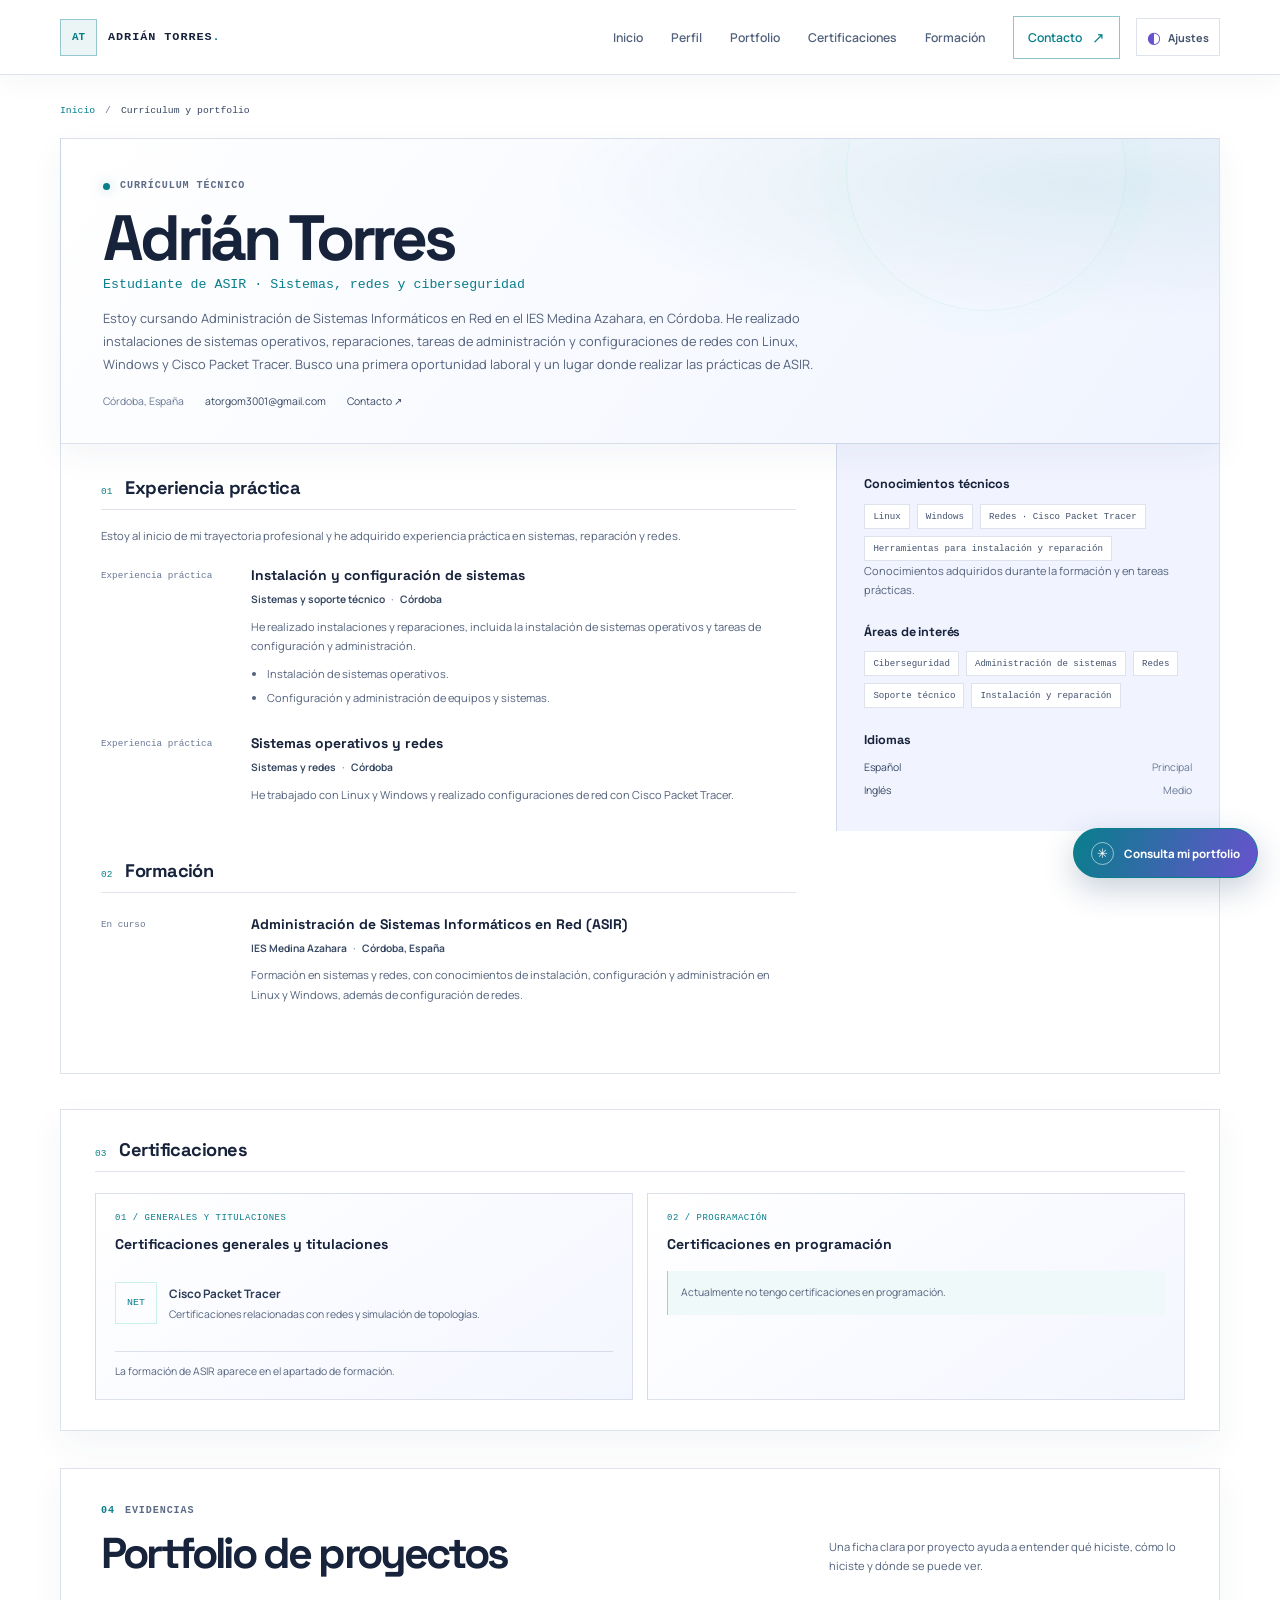
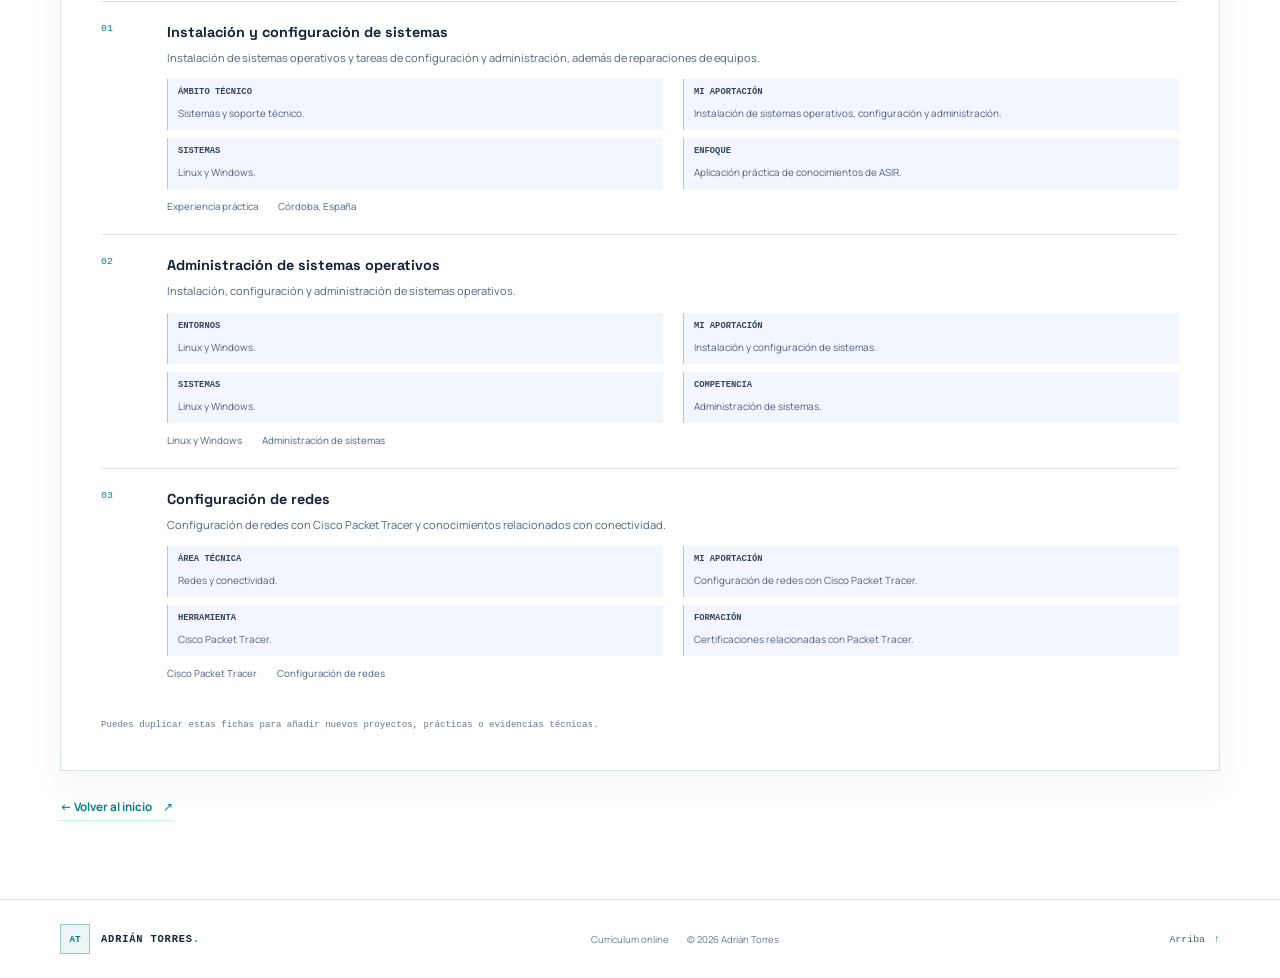
==== commit 57a3700b: "Add files via upload" ====
--- a/curriculum.html
+++ b/curriculum.html
@@ -27,7 +27,6 @@
     <link rel="preconnect" href="https://fonts.gstatic.com" crossorigin>
     <link href="https://fonts.googleapis.com/css2?family=Manrope:wght@400;500;600;700;800&family=Space+Grotesk:wght@400;500;600;700&display=swap" rel="stylesheet">
     <link rel="stylesheet" href="css/styles.css">
-    <script src="js/assistant-config.js" defer></script>
     <script src="js/main.js" defer></script>
   </head>
 
@@ -254,29 +253,28 @@
 
     <div class="assistant-widget" data-assistant-widget>
       <button class="assistant-launcher" type="button" data-assistant-open aria-expanded="false" aria-controls="assistant-panel">
-        <span class="assistant-launcher-icon" aria-hidden="true">✳</span><span>Pregúntale a mi portfolio</span>
+        <span class="assistant-launcher-icon" aria-hidden="true">✳</span><span>Consulta mi portfolio</span>
       </button>
       <section class="assistant-panel" id="assistant-panel" data-assistant-panel aria-labelledby="assistant-title" hidden>
         <header class="assistant-header">
-          <div><p class="assistant-overline"><span class="assistant-live-dot" aria-hidden="true"></span> Asistente del portfolio</p><h2 id="assistant-title">¿Qué quieres saber de Adrián?</h2></div>
+          <div><p class="assistant-overline"><span class="assistant-faq-dot" aria-hidden="true"></span> Respuestas del portfolio</p><h2 id="assistant-title">¿Qué quieres saber de Adrián?</h2></div>
           <button class="assistant-close" type="button" data-assistant-close aria-label="Cerrar asistente">×</button>
         </header>
-        <p class="assistant-scope">Responde solo sobre Adrián y la información publicada en este portfolio.</p>
-        <div class="assistant-suggestions" data-assistant-suggestions aria-label="Preguntas sugeridas">
+        <p class="assistant-scope">Respuestas fijas sobre Adrián y la información publicada en este portfolio.</p>
+        <div class="assistant-suggestions" data-assistant-suggestions aria-label="Preguntas frecuentes">
           <button type="button" data-assistant-question-es="¿Qué conocimientos tiene Adrián?" data-assistant-question-en="What skills does Adrián have?">¿Qué conocimientos tiene?</button>
           <button type="button" data-assistant-question-es="¿Qué oportunidades busca Adrián?" data-assistant-question-en="What opportunities is Adrián looking for?">¿Qué oportunidades busca?</button>
           <button type="button" data-assistant-question-es="¿Qué proyectos aparecen en el portfolio?" data-assistant-question-en="What projects are in the portfolio?">¿Qué proyectos aparecen?</button>
         </div>
         <div class="assistant-messages" data-assistant-messages role="log" aria-live="polite" aria-relevant="additions">
-          <p class="assistant-welcome">Hola. Puedo responder preguntas sobre el perfil, los conocimientos, la formación y los proyectos de Adrián.</p>
+          <p class="assistant-welcome">Hola. Elige una pregunta o escribe un tema. Las respuestas se basan en la información publicada en este portfolio.</p>
         </div>
-        <p class="assistant-status" data-assistant-status role="status" aria-live="polite"></p>
         <form class="assistant-form" data-assistant-form>
           <label class="sr-only" for="assistant-question">Escribe una pregunta sobre Adrián</label>
-          <input id="assistant-question" name="question" type="text" maxlength="500" placeholder="Escribe una pregunta sobre Adrián…" autocomplete="off" required>
+          <input id="assistant-question" name="question" type="text" maxlength="500" placeholder="Pregunta por formación, proyectos, conocimientos…" autocomplete="off" required>
           <button type="submit" aria-label="Enviar pregunta">Enviar <span aria-hidden="true">↑</span></button>
         </form>
-        <p class="assistant-privacy">Asistente IA · Las preguntas se envían a un servicio de IA; no incluyas información personal o sensible.</p>
+        <p class="assistant-privacy">Respuestas predefinidas · Tu pregunta no se envía a ningún servicio externo.</p>
       </section>
     </div>
   </body>
--- a/css/styles.css
+++ b/css/styles.css
@@ -371,7 +371,7 @@
   .cv-bottom-link { padding-top: 15px; }
 }
 
-/* Employer-facing summary and portfolio assistant. */
+/* Employer-facing summary and portfolio FAQ. */
 .section-employer { background: transparent; }
 .employer-summary-card { display: grid; grid-template-columns: minmax(0, 1.4fr) minmax(220px, .65fr); gap: clamp(24px, 5vw, 62px); padding: clamp(24px, 4vw, 42px); border: 1px solid rgb(8 126 139 / 24%); background: linear-gradient(125deg, #fff, #eaf8f8 72%, #f0edff); box-shadow: 0 20px 45px rgb(42 56 95 / 7%); }
 .summary-label { display: flex; align-items: center; gap: 8px; margin-bottom: 15px; color: #087e8b; font-family: var(--mono); font-size: .64rem; font-weight: 750; letter-spacing: .08em; text-transform: uppercase; }
@@ -396,7 +396,7 @@
 .assistant-panel[hidden] { display: none; }
 .assistant-header { display: flex; align-items: start; justify-content: space-between; gap: 16px; padding: 18px 18px 13px; border-bottom: 1px solid var(--line); }
 .assistant-overline { display: flex; align-items: center; gap: 7px; margin-bottom: 7px; color: var(--cyan); font-family: var(--mono); font-size: .56rem; font-weight: 750; letter-spacing: .08em; text-transform: uppercase; }
-.assistant-live-dot { width: 7px; height: 7px; border-radius: 50%; background: var(--cyan); box-shadow: 0 0 10px currentColor; animation: status-pulse 2.8s ease-in-out infinite; }
+.assistant-faq-dot { width: 7px; height: 7px; border-radius: 50%; background: var(--cyan); box-shadow: 0 0 10px currentColor; }
 .assistant-header h2 { margin: 0; color: var(--ink); font-size: 1.15rem; letter-spacing: -.035em; }
 .assistant-close { width: 31px; height: 31px; flex: 0 0 auto; border: 1px solid var(--line); background: transparent; color: var(--muted); cursor: pointer; font-size: 1.2rem; line-height: 1; }
 .assistant-scope { margin: 0; padding: 11px 18px; background: rgb(8 126 139 / 6%); color: var(--text); font-size: .65rem; line-height: 1.6; }
@@ -407,7 +407,6 @@
 .assistant-message { max-width: 90%; margin: 0; padding: 10px 12px; border: 1px solid var(--line); background: var(--bg-raised); color: var(--text); font-size: .66rem; line-height: 1.65; white-space: pre-wrap; overflow-wrap: anywhere; }
 .assistant-message-user { align-self: end; border-color: rgb(8 126 139 / 25%); background: rgb(8 126 139 / 8%); color: var(--ink); }
 .assistant-welcome { max-width: 90%; margin: 0; padding: 10px 12px; background: var(--bg-raised); color: var(--text); font-size: .66rem; line-height: 1.65; }
-.assistant-status { min-height: 15px; margin: 0; padding: 0 16px; color: var(--muted); font-size: .57rem; }
 .assistant-form { display: flex; gap: 7px; padding: 11px 14px; border-top: 1px solid var(--line); }
 .assistant-form input { min-width: 0; flex: 1; min-height: 40px; padding: 0 11px; border: 1px solid var(--line); border-radius: 0; background: var(--bg-raised); color: var(--ink); font: inherit; font-size: .66rem; }
 .assistant-form input::placeholder { color: var(--muted); }
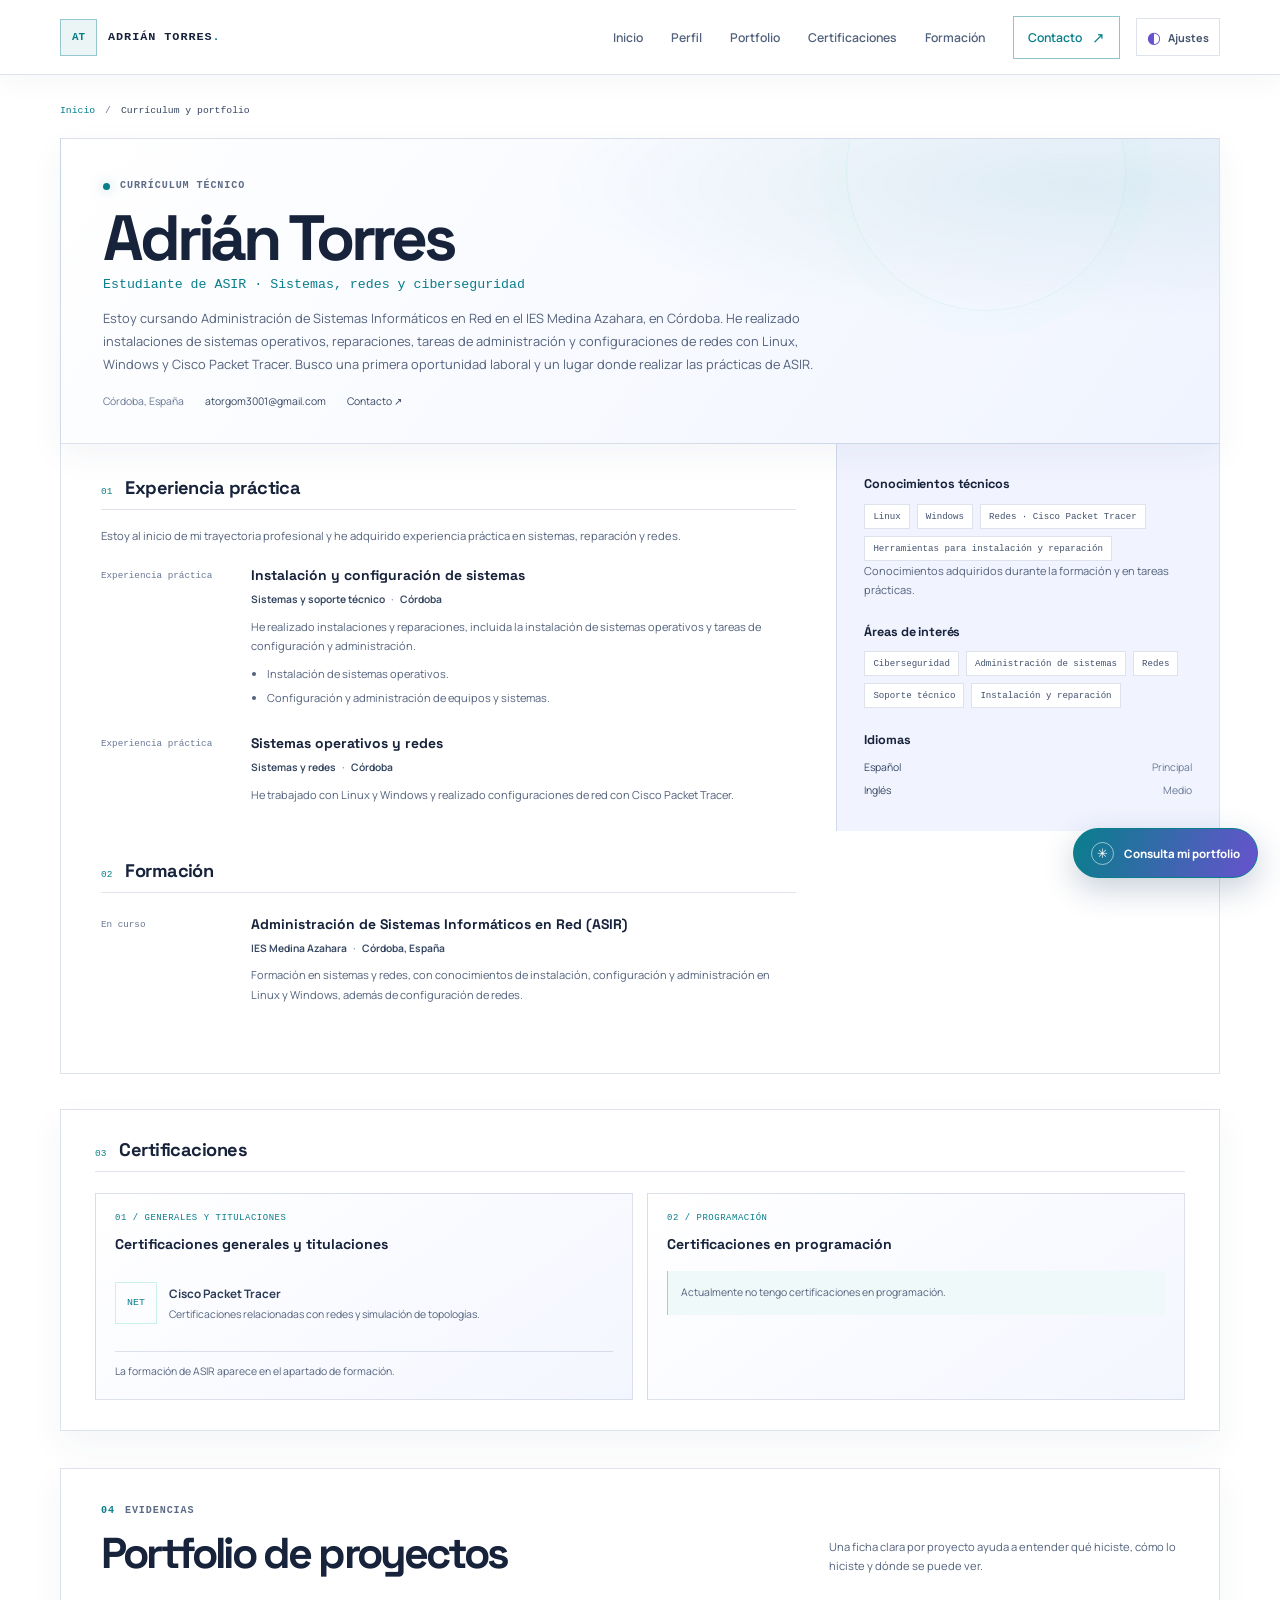
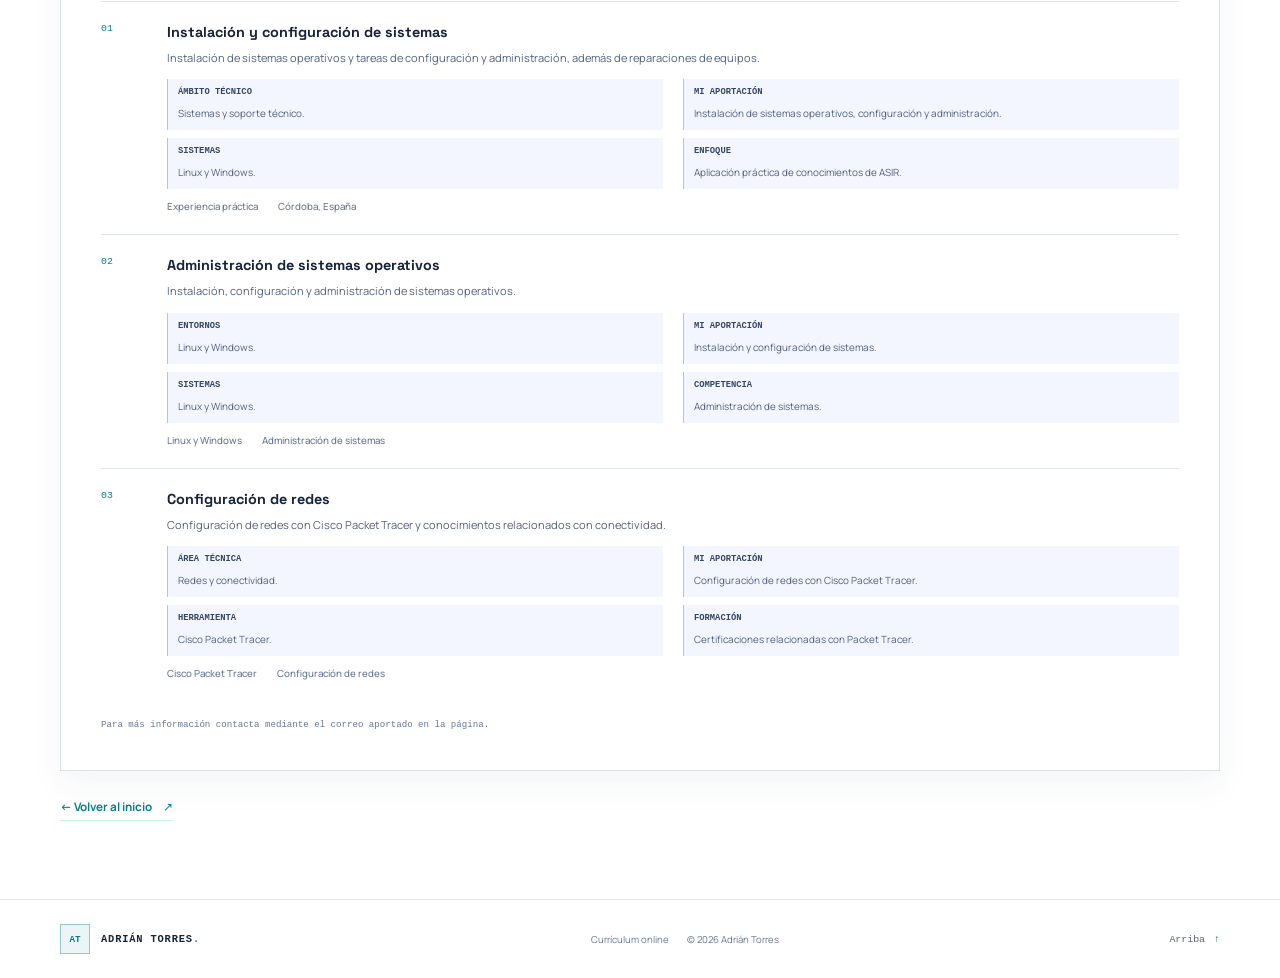
==== commit 34fdfc36: "Update case template note in curriculum.html" ====
--- a/curriculum.html
+++ b/curriculum.html
@@ -236,7 +236,7 @@
               <div class="case-links"><span>Cisco Packet Tracer</span><span>Configuración de redes</span></div>
             </div>
           </article>
-          <p class="case-template-note">Puedes duplicar estas fichas para añadir nuevos proyectos, prácticas o evidencias técnicas.</p>
+          <p class="case-template-note">Para más información contacta mediante el correo aportado en la página.</p>
         </section>
 
         <div class="cv-bottom-link"><a class="inline-link" href="index.html">← Volver al inicio <span aria-hidden="true">↗</span></a></div>
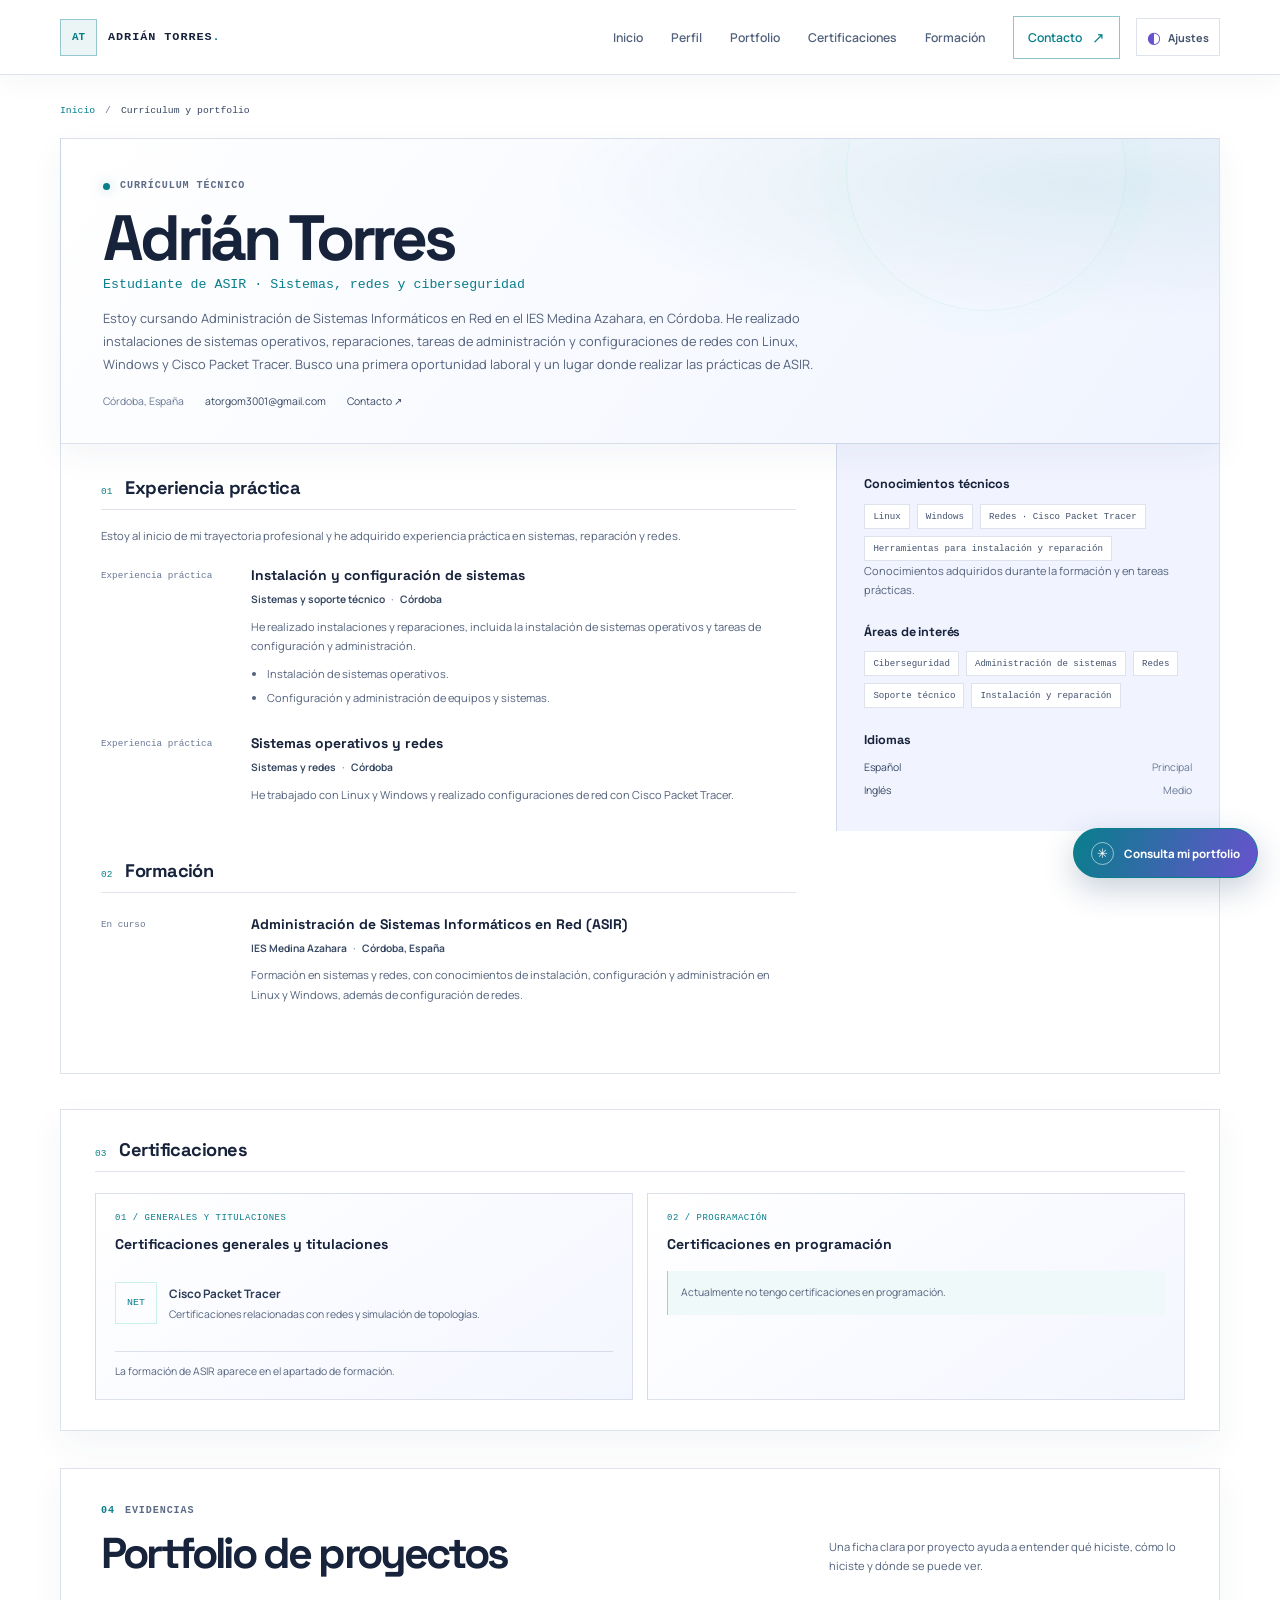
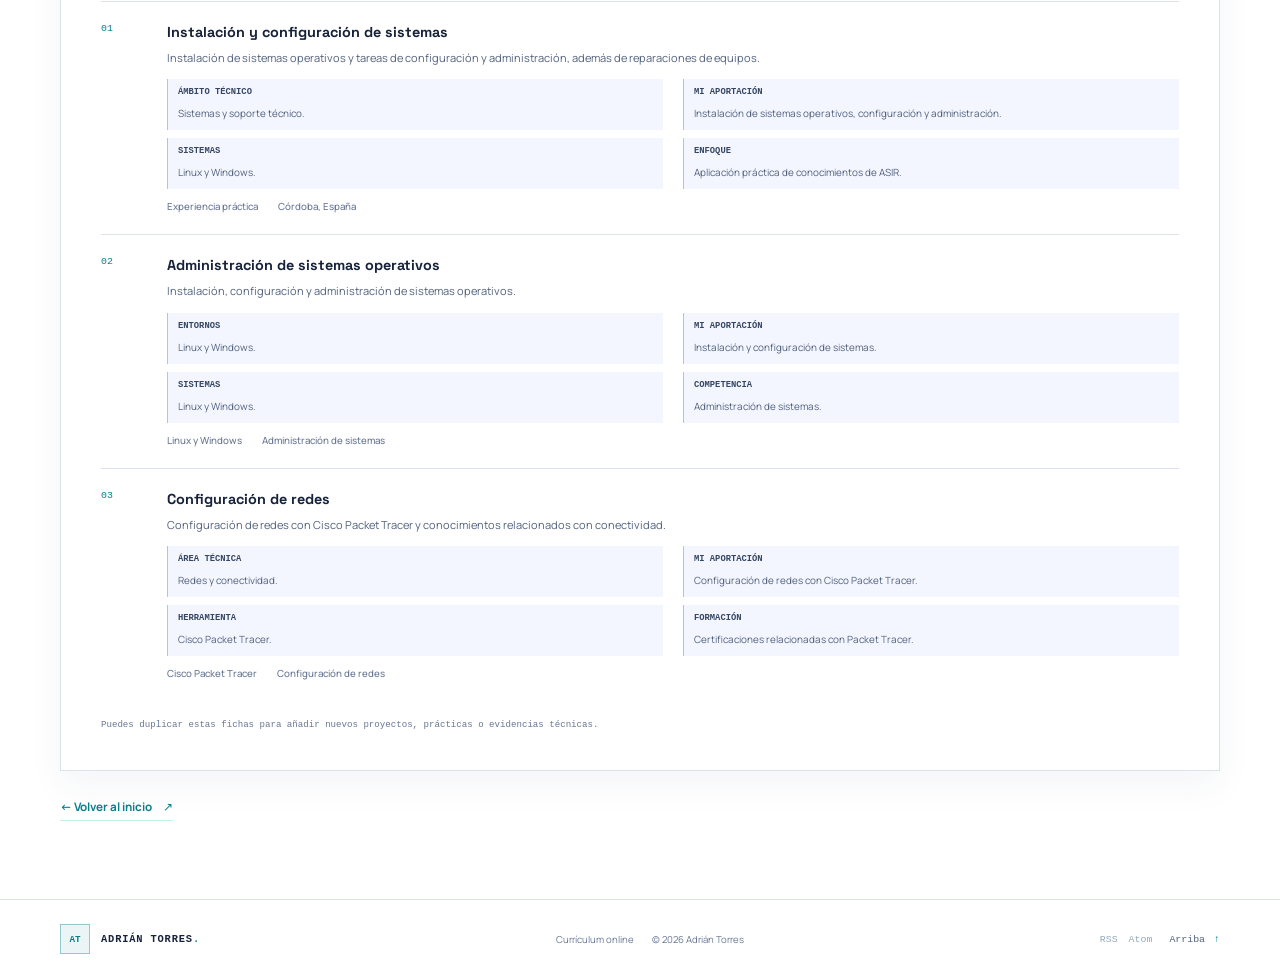
==== commit 6aaf0ddc: "Add files via upload" ====
--- a/curriculum.html
+++ b/curriculum.html
@@ -27,6 +27,8 @@
     <link rel="preconnect" href="https://fonts.gstatic.com" crossorigin>
     <link href="https://fonts.googleapis.com/css2?family=Manrope:wght@400;500;600;700;800&family=Space+Grotesk:wght@400;500;600;700&display=swap" rel="stylesheet">
     <link rel="stylesheet" href="css/styles.css">
+    <link rel="alternate" type="application/rss+xml" title="Portfolio de Adrián Torres (RSS)" href="rss.xml">
+    <link rel="alternate" type="application/atom+xml" title="Portfolio de Adrián Torres (Atom)" href="atom.xml">
     <script src="js/main.js" defer></script>
   </head>
 
@@ -134,7 +136,7 @@
             </section>
           </div>
 
-          <aside class="cv-sidebar" aria-label="Conocimientos y áreas de interés">
+          <aside class="cv-sidebar" aria-label="Barra lateral de conocimientos y áreas de interés">
             <section class="cv-side-section" aria-labelledby="cv-skills-title">
               <h2 id="cv-skills-title">Conocimientos técnicos</h2>
               <ul class="cv-skill-list">
@@ -236,7 +238,7 @@
               <div class="case-links"><span>Cisco Packet Tracer</span><span>Configuración de redes</span></div>
             </div>
           </article>
-          <p class="case-template-note">Para más información contacta mediante el correo aportado en la página.</p>
+          <p class="case-template-note">Puedes duplicar estas fichas para añadir nuevos proyectos, prácticas o evidencias técnicas.</p>
         </section>
 
         <div class="cv-bottom-link"><a class="inline-link" href="index.html">← Volver al inicio <span aria-hidden="true">↗</span></a></div>
@@ -247,7 +249,12 @@
       <div class="container footer-inner">
         <a class="brand footer-brand" href="index.html"><span class="brand-mark" aria-hidden="true">AT</span><span class="brand-name">ADRIÁN TORRES<span class="brand-period">.</span></span></a>
         <p><span>Currículum online</span><span>© <span id="current-year"></span> Adrián Torres</span></p>
-        <a class="back-top" href="#inicio">Arriba <span aria-hidden="true">↑</span></a>
+        <div class="footer-actions">
+          <nav class="footer-feeds" aria-label="Suscripciones RSS y Atom">
+            <a href="rss.xml">RSS</a><a href="atom.xml">Atom</a>
+          </nav>
+          <a class="back-top" href="#inicio">Arriba <span aria-hidden="true">↑</span></a>
+        </div>
       </div>
     </footer>
 
--- a/css/styles.css
+++ b/css/styles.css
@@ -185,6 +185,10 @@
 .footer-brand .brand-mark { width: 30px; height: 30px; font-size: .58rem; }
 .footer-brand .brand-name { font-size: .65rem; }
 .footer-inner > p { display: flex; flex-wrap: wrap; gap: 9px 18px; margin: 0; color: #73889a; font-size: .6rem; }
+.footer-actions { display: flex; align-items: center; gap: 17px; }
+.footer-feeds { display: flex; align-items: center; gap: 11px; }
+.footer-feeds a { color: #94a9bb; font-family: var(--mono); font-size: .62rem; text-decoration: none; }
+.footer-feeds a:hover { color: var(--cyan); }
 .back-top { display: inline-flex; align-items: center; gap: 9px; color: #94a9bb; font-family: var(--mono); font-size: .62rem; text-decoration: none; }
 .back-top:hover { color: var(--cyan); }
 .back-top span { color: var(--cyan); }
@@ -344,6 +348,7 @@
   .contact-actions { align-items: start; flex-direction: column; gap: 14px; }
   .footer-inner { min-height: 0; display: grid; grid-template-columns: 1fr auto; gap: 13px; padding-block: 19px; }
   .footer-inner > p { grid-column: 1 / -1; grid-row: 2; }
+  .footer-actions { grid-column: 2; grid-row: 1; align-items: end; flex-direction: column; gap: 8px; }
   .back-top { justify-self: end; }
   .cv-main { padding-block: 22px 52px; }
   .breadcrumbs { margin-bottom: 16px; }
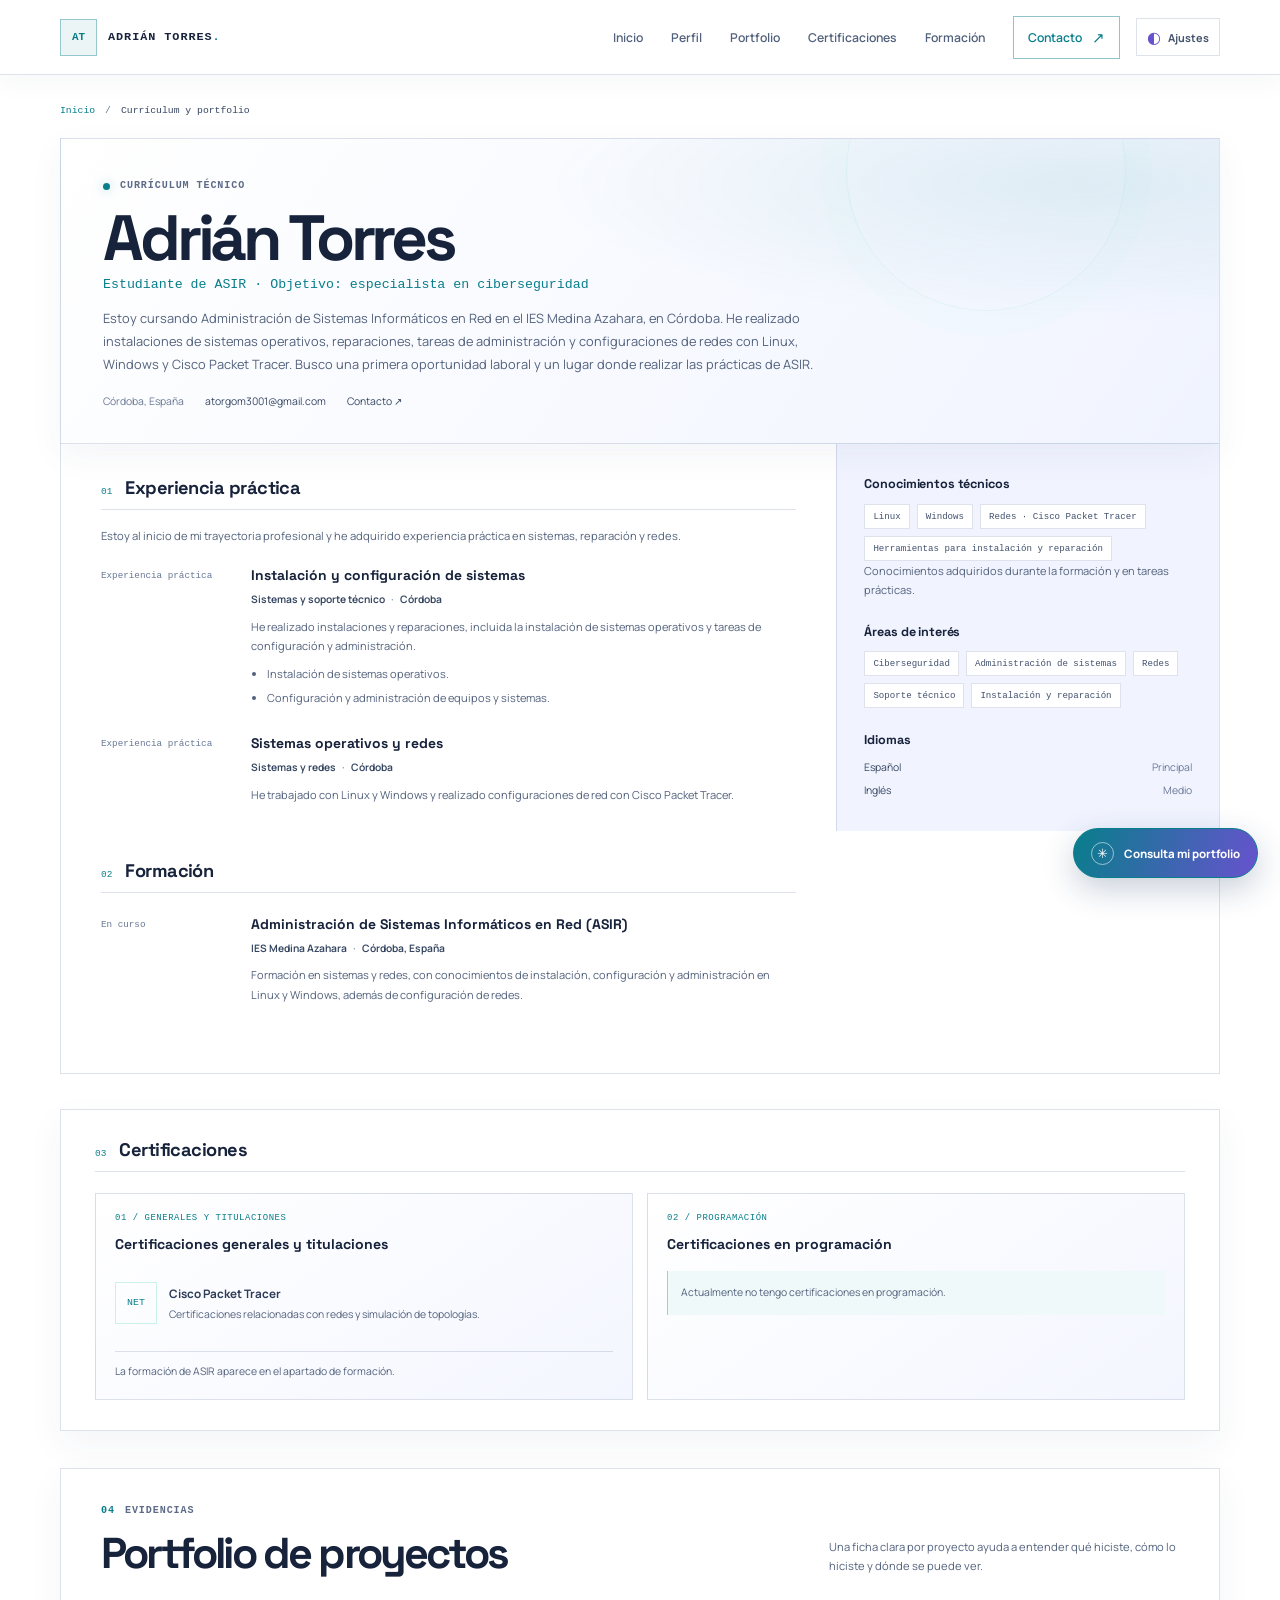
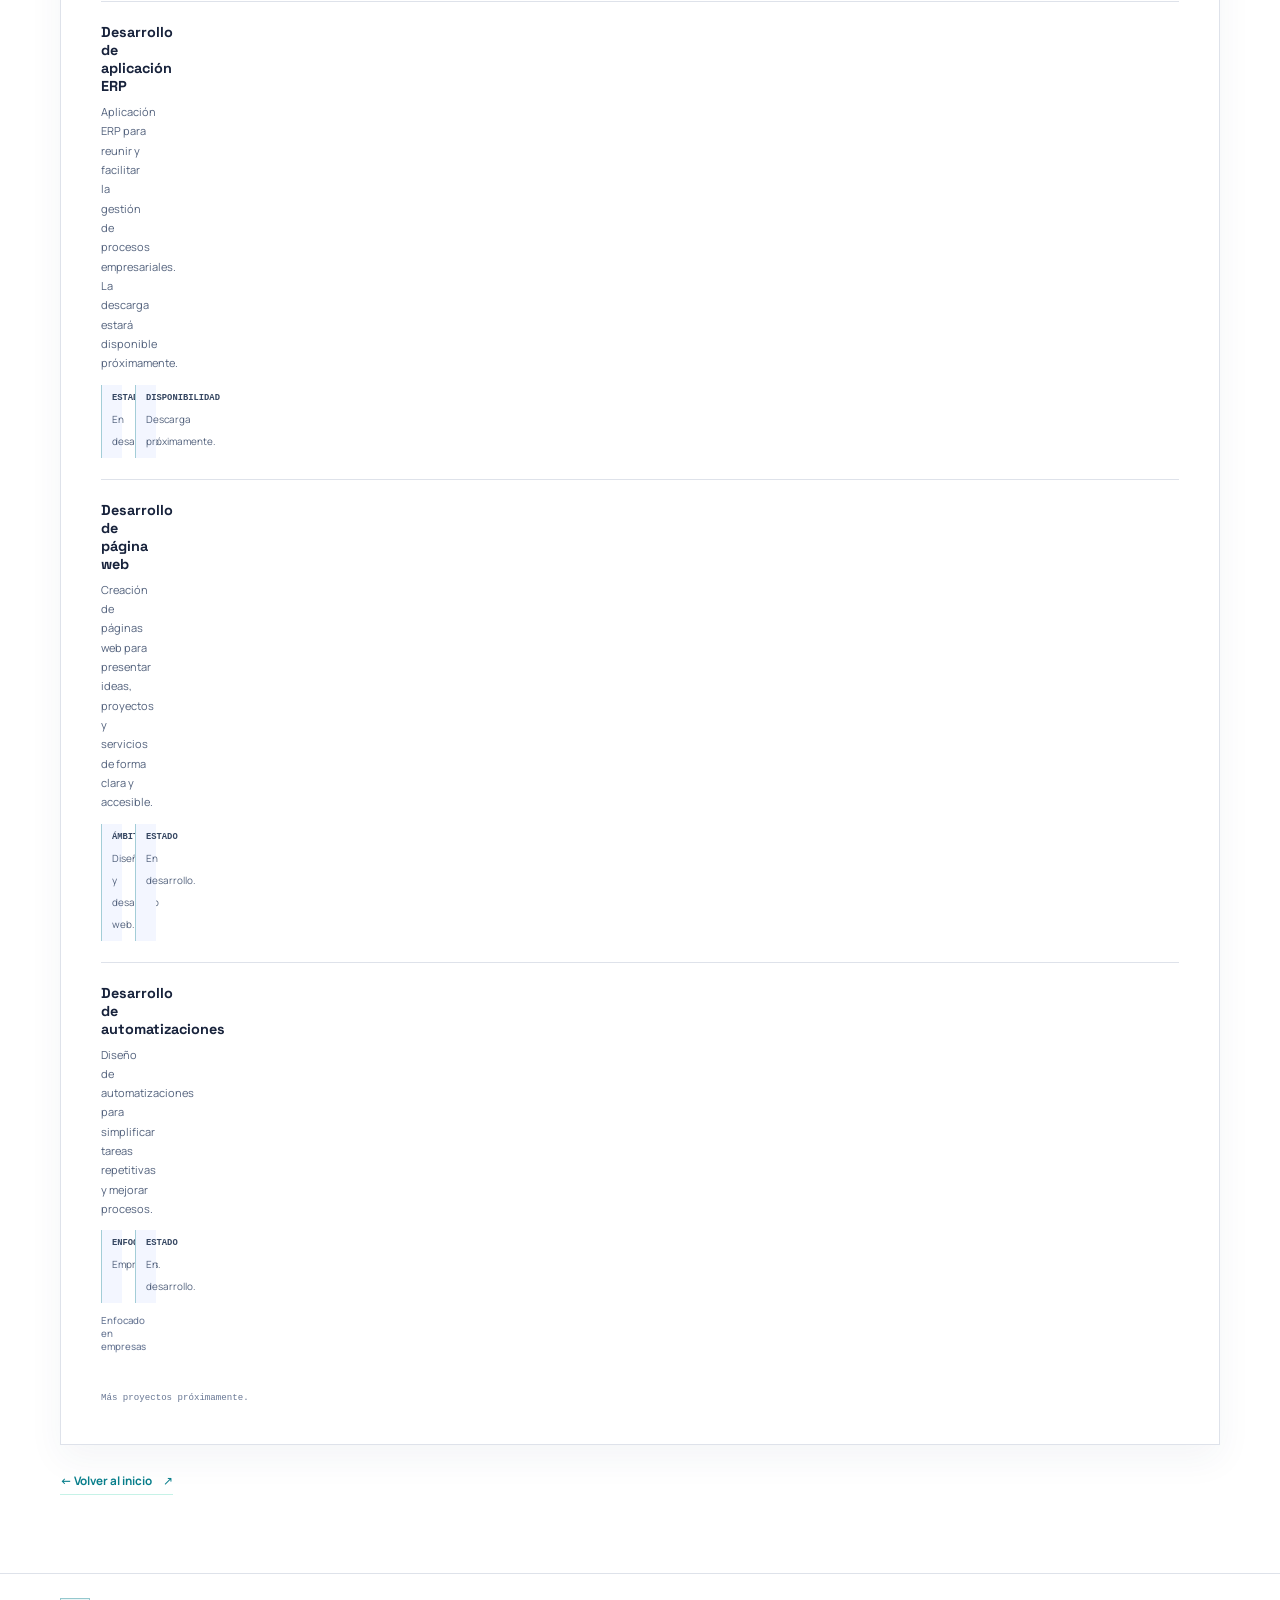
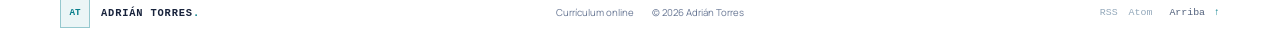
==== commit b52efde0: "Add files via upload" ====
--- a/curriculum.html
+++ b/curriculum.html
@@ -82,7 +82,7 @@
         <header class="cv-heading">
           <p class="eyebrow"><span class="status-dot" aria-hidden="true"></span> CURRÍCULUM TÉCNICO</p>
           <h1>Adrián Torres</h1>
-          <p class="cv-role">Estudiante de ASIR <span aria-hidden="true">·</span> Sistemas, redes y ciberseguridad</p>
+          <p class="cv-role">Estudiante de ASIR <span aria-hidden="true">·</span> Objetivo: especialista en ciberseguridad</p>
           <p class="cv-summary">
             Estoy cursando Administración de Sistemas Informáticos en Red en el IES Medina Azahara, en Córdoba.
             He realizado instalaciones de sistemas operativos, reparaciones, tareas de administración y configuraciones de redes con Linux,
@@ -193,52 +193,29 @@
             <p>Una ficha clara por proyecto ayuda a entender qué hiciste, cómo lo hiciste y dónde se puede ver.</p>
           </div>
 
-          <!-- Duplica una ficha .case-study por cada práctica o proyecto real. Completa los datos concretos antes de publicar. -->
           <article class="case-study">
-            <span class="case-number">01</span>
             <div class="case-body">
-              <h3>Instalación y configuración de sistemas</h3>
-              <p>Instalación de sistemas operativos y tareas de configuración y administración, además de reparaciones de equipos.</p>
-              <div class="case-fields">
-                <div class="case-field"><strong>Ámbito técnico</strong><span>Sistemas y soporte técnico.</span></div>
-                <div class="case-field"><strong>Mi aportación</strong><span>Instalación de sistemas operativos, configuración y administración.</span></div>
-                <div class="case-field"><strong>Sistemas</strong><span>Linux y Windows.</span></div>
-                <div class="case-field"><strong>Enfoque</strong><span>Aplicación práctica de conocimientos de ASIR.</span></div>
-              </div>
-              <div class="case-links"><span>Experiencia práctica</span><span>Córdoba, España</span></div>
+              <h3>Desarrollo de aplicación ERP</h3>
+              <p>Aplicación ERP para reunir y facilitar la gestión de procesos empresariales. La descarga estará disponible próximamente.</p>
+              <div class="case-fields"><div class="case-field"><strong>Estado</strong><span>En desarrollo.</span></div><div class="case-field"><strong>Disponibilidad</strong><span>Descarga próximamente.</span></div></div>
             </div>
           </article>
-
           <article class="case-study">
-            <span class="case-number">02</span>
             <div class="case-body">
-              <h3>Administración de sistemas operativos</h3>
-              <p>Instalación, configuración y administración de sistemas operativos.</p>
-              <div class="case-fields">
-                <div class="case-field"><strong>Entornos</strong><span>Linux y Windows.</span></div>
-                <div class="case-field"><strong>Mi aportación</strong><span>Instalación y configuración de sistemas.</span></div>
-                <div class="case-field"><strong>Sistemas</strong><span>Linux y Windows.</span></div>
-                <div class="case-field"><strong>Competencia</strong><span>Administración de sistemas.</span></div>
-              </div>
-              <div class="case-links"><span>Linux y Windows</span><span>Administración de sistemas</span></div>
+              <h3>Desarrollo de página web</h3>
+              <p>Creación de páginas web para presentar ideas, proyectos y servicios de forma clara y accesible.</p>
+              <div class="case-fields"><div class="case-field"><strong>Ámbito</strong><span>Diseño y desarrollo web.</span></div><div class="case-field"><strong>Estado</strong><span>En desarrollo.</span></div></div>
             </div>
           </article>
-
           <article class="case-study">
-            <span class="case-number">03</span>
             <div class="case-body">
-              <h3>Configuración de redes</h3>
-              <p>Configuración de redes con Cisco Packet Tracer y conocimientos relacionados con conectividad.</p>
-              <div class="case-fields">
-                <div class="case-field"><strong>Área técnica</strong><span>Redes y conectividad.</span></div>
-                <div class="case-field"><strong>Mi aportación</strong><span>Configuración de redes con Cisco Packet Tracer.</span></div>
-                <div class="case-field"><strong>Herramienta</strong><span>Cisco Packet Tracer.</span></div>
-                <div class="case-field"><strong>Formación</strong><span>Certificaciones relacionadas con Packet Tracer.</span></div>
-              </div>
-              <div class="case-links"><span>Cisco Packet Tracer</span><span>Configuración de redes</span></div>
+              <h3>Desarrollo de automatizaciones</h3>
+              <p>Diseño de automatizaciones para simplificar tareas repetitivas y mejorar procesos.</p>
+              <div class="case-fields"><div class="case-field"><strong>Enfoque</strong><span>Empresas.</span></div><div class="case-field"><strong>Estado</strong><span>En desarrollo.</span></div></div>
+              <div class="case-links"><span>Enfocado en empresas</span></div>
             </div>
           </article>
-          <p class="case-template-note">Puedes duplicar estas fichas para añadir nuevos proyectos, prácticas o evidencias técnicas.</p>
+          <p class="case-template-note">Más proyectos próximamente.</p>
         </section>
 
         <div class="cv-bottom-link"><a class="inline-link" href="index.html">← Volver al inicio <span aria-hidden="true">↗</span></a></div>
--- a/css/styles.css
+++ b/css/styles.css
@@ -107,6 +107,7 @@
 h2 { margin-bottom: 0; color: var(--ink); font-size: clamp(2.35rem, 4.6vw, 4rem); font-weight: 700; letter-spacing: -.065em; line-height: 1.08; }
 .muted-heading { color: #aab4ca; font-weight: 600; }
 .about-grid { display: grid; grid-template-columns: 1fr .9fr; align-items: start; gap: clamp(45px, 8vw, 115px); }
+.section-about .about-grid { grid-template-columns: 1fr; }
 .about-text { max-width: 555px; padding-top: 2px; }
 .about-text p { color: #9db0c0; font-size: .85rem; line-height: 1.85; }
 .about-text .lead-copy { margin-bottom: 16px; color: #c4d1dc; font-size: 1.04rem; line-height: 1.72; }
@@ -160,6 +161,16 @@
 .timeline-item .timeline-org { margin-bottom: 9px; color: #b0bfcc; font-size: .66rem; font-weight: 650; }
 .timeline-org span { padding-inline: 4px; color: #6f8799; }
 .timeline-next .timeline-date { color: var(--blue); }
+.basic-resume { grid-column: 1 / -1; margin-top: 24px; padding: clamp(22px, 4vw, 36px); border: 1px solid var(--line); background: linear-gradient(145deg, rgb(20 30 52 / 74%), rgb(10 17 32 / 88%)); }
+.basic-resume > .eyebrow { margin-bottom: 10px; }
+.basic-resume h3 { margin-bottom: 9px; color: var(--ink); font-size: 1rem; }
+.basic-resume > p:not(.eyebrow) { max-width: 800px; margin-bottom: 8px; color: #9eb1c0; font-size: .76rem; line-height: 1.75; }
+.basic-resume .full-resume-title { margin-top: 25px; }
+.cv-drive-button { animation: cv-button-glow 2.2s ease-in-out infinite; }
+.cv-drive-button[aria-disabled="true"] { cursor: default; }
+.cv-drive-button:focus-visible { outline: 2px solid var(--cyan); outline-offset: 4px; }
+.resume-link-note { margin: 10px 0 0 !important; color: #71889c !important; font-size: .62rem !important; }
+.project-secondary { margin: 8px 0 0; color: #8298aa; font-size: .63rem; font-weight: 650; }
 
 .skills-grid { display: grid; grid-template-columns: .9fr 1.1fr; gap: clamp(45px, 8vw, 115px); }
 .skills-grid h2 { font-size: clamp(2.3rem, 4.2vw, 3.7rem); }
@@ -277,6 +288,7 @@
 @keyframes status-pulse { 0%, 100% { box-shadow: 0 0 7px rgb(119 224 199 / 35%); } 50% { box-shadow: 0 0 15px rgb(119 224 199 / 85%); } }
 @keyframes terminal-float { 0%, 100% { translate: 0 0; } 50% { translate: 0 -7px; } }
 @keyframes rise-in { from { opacity: 0; transform: translateY(18px); } to { opacity: 1; transform: translateY(0); } }
+@keyframes cv-button-glow { 0%, 100% { box-shadow: 0 0 0 0 rgb(119 224 199 / 0%); } 50% { box-shadow: 0 0 20px 2px rgb(119 224 199 / 24%); } }
 
 @media (max-width: 920px) {
   .container { width: min(var(--content), calc(100% - 48px)); }
